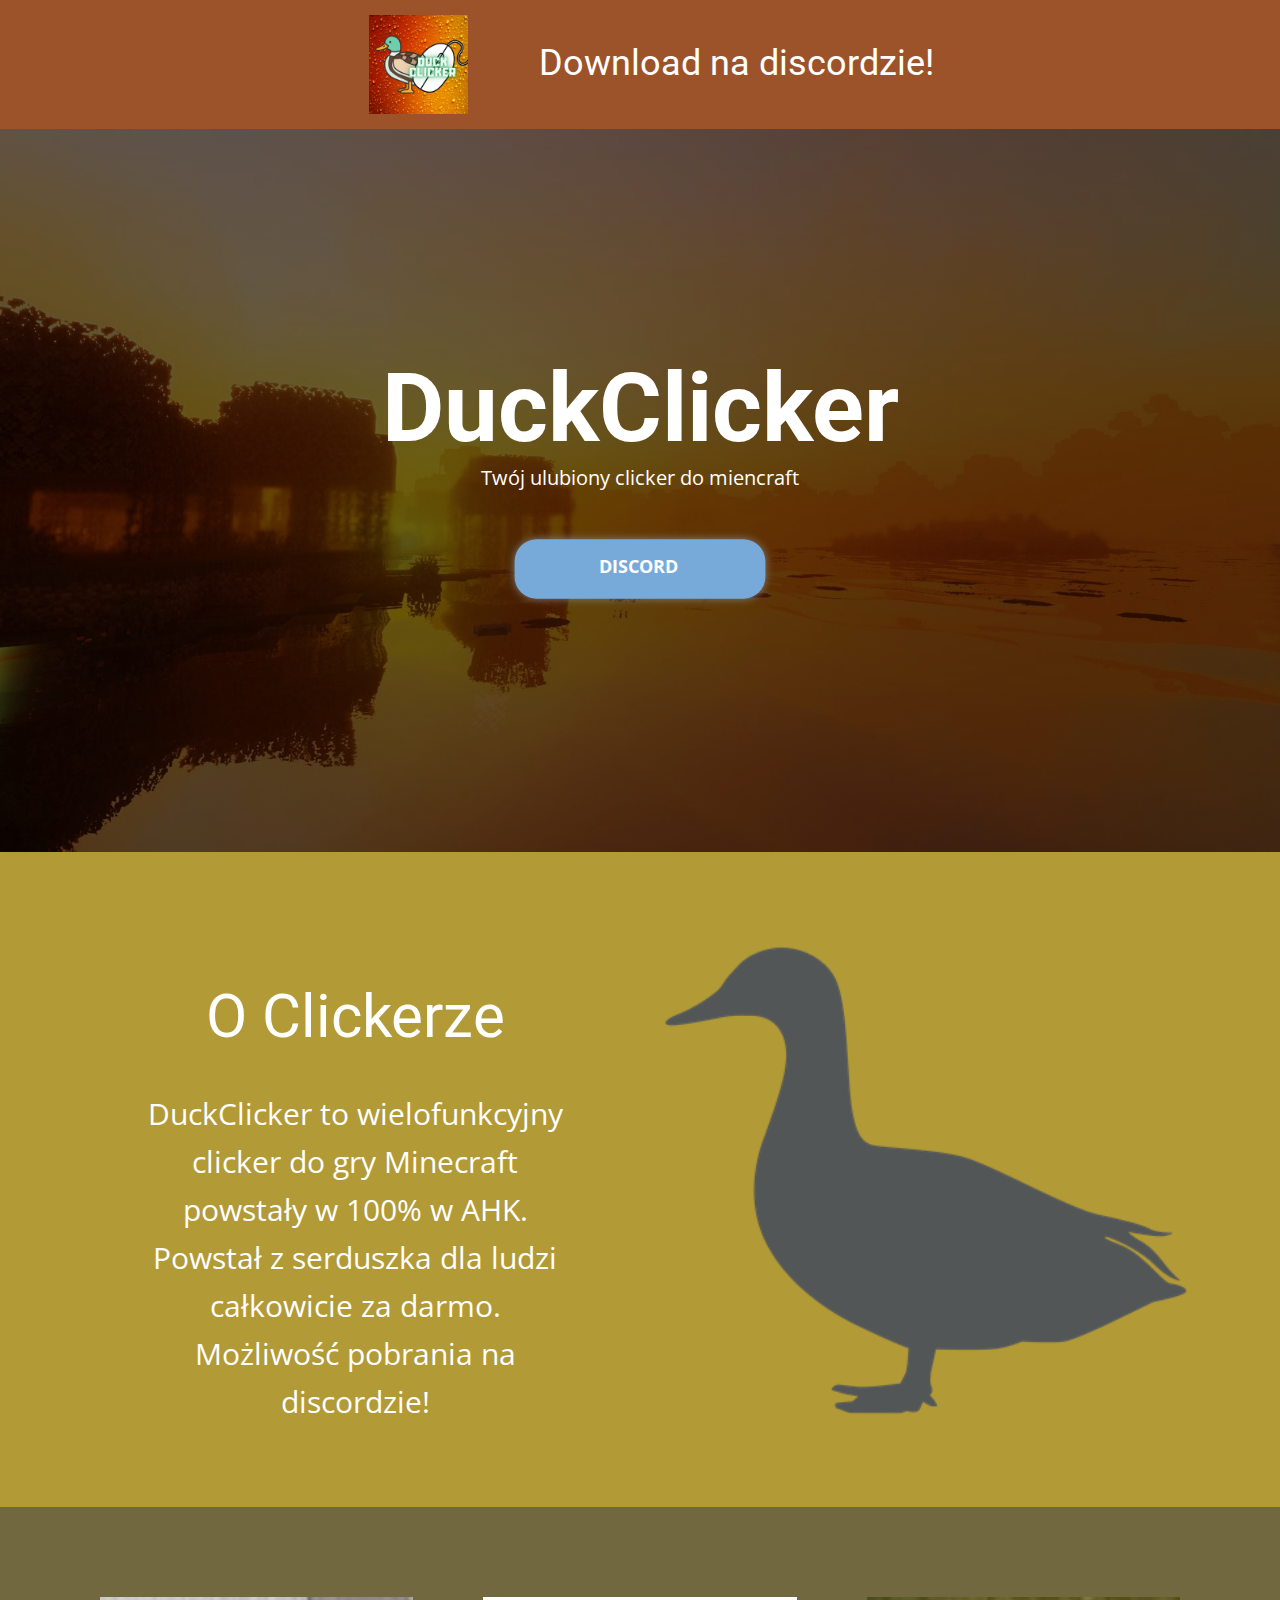
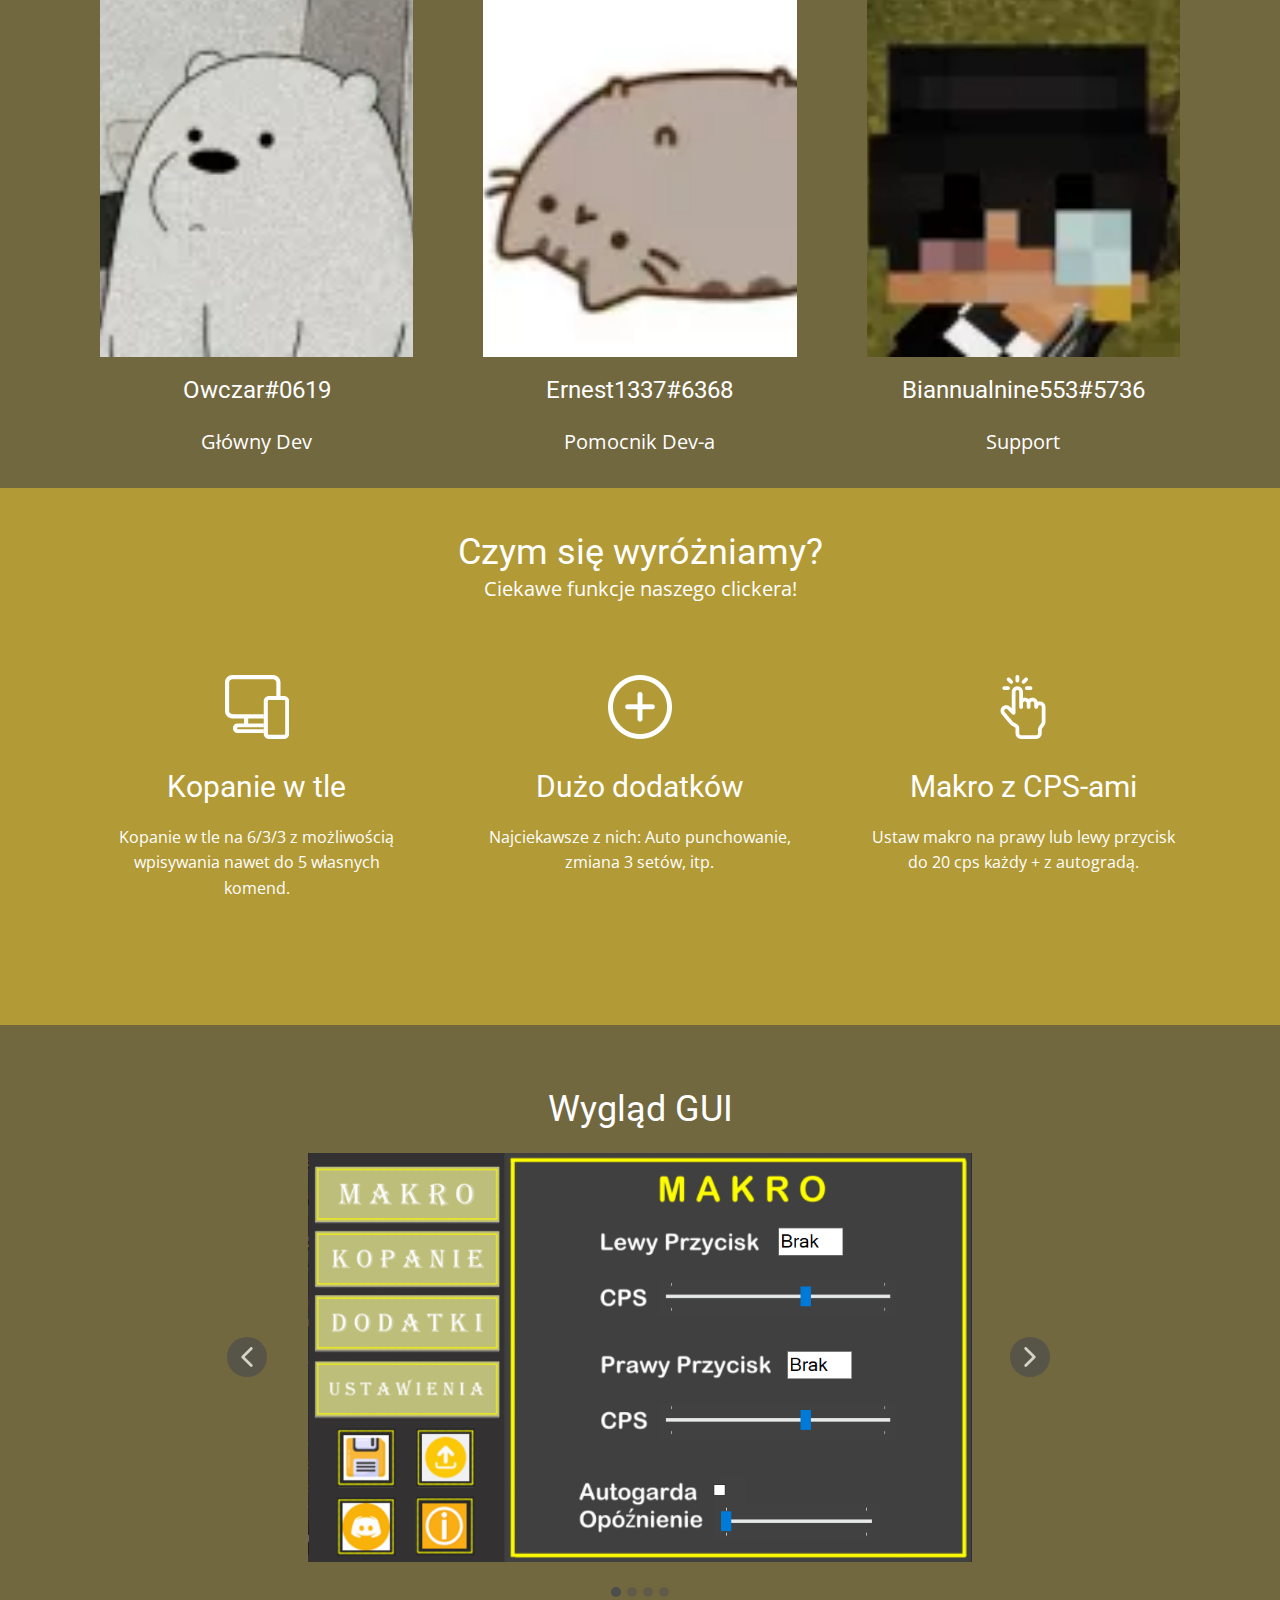
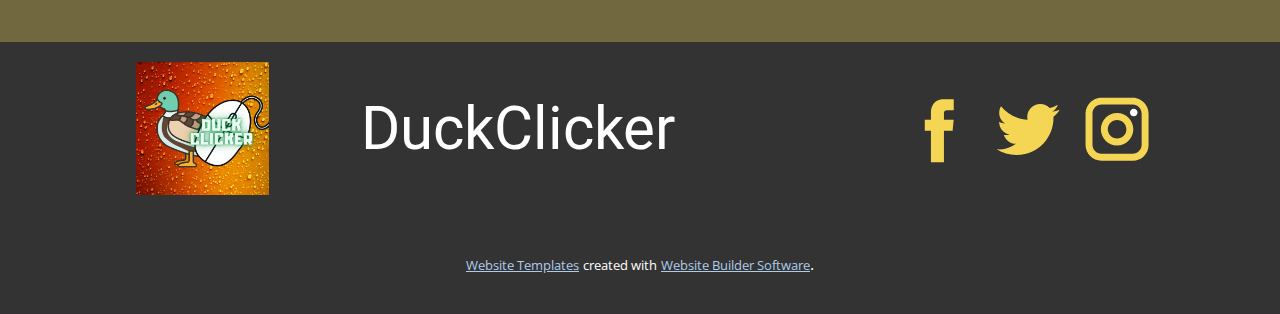
==== DuckClicker.html @ 83373713 "strona" ====
<!DOCTYPE html>
<html style="font-size: 16px;">
  <head>
    <meta name="viewport" content="width=device-width, initial-scale=1.0">
    <meta charset="utf-8">
    <meta name="keywords" content="DuckClicker">
    <meta name="description" content="">
    <title>DuckClicker</title>
    <link rel="stylesheet" href="nicepage.css" media="screen">
<link rel="stylesheet" href="DuckClicker.css" media="screen">
    <script class="u-script" type="text/javascript" src="jquery-1.9.1.min.js" defer=""></script>
    <script class="u-script" type="text/javascript" src="nicepage.js" defer=""></script>
    <meta name="generator" content="Nicepage 4.12.16, nicepage.com">
    <link id="u-theme-google-font" rel="stylesheet" href="https://fonts.googleapis.com/css?family=Roboto:100,100i,300,300i,400,400i,500,500i,700,700i,900,900i|Open+Sans:300,300i,400,400i,500,500i,600,600i,700,700i,800,800i">
    
    
    
    
    
    
    <script type="application/ld+json">{
		"@context": "http://schema.org",
		"@type": "Organization",
		"name": "",
		"logo": "images/logo.png",
		"sameAs": [
				"https://facebook.com/name",
				"https://twitter.com/name",
				"https://instagram.com/name"
		]
}</script>
    <meta name="theme-color" content="#478ac9">
    <meta name="twitter:site" content="@">
    <meta name="twitter:card" content="summary_large_image">
    <meta name="twitter:title" content="DuckClicker">
    <meta name="twitter:description" content="">
    <meta property="og:title" content="DuckClicker">
    <meta property="og:type" content="website">
  </head>
  <body class="u-body u-xl-mode"><header class="u-clearfix u-custom-color-1 u-header u-header" id="sec-a112"><div class="u-clearfix u-sheet u-valign-middle-lg u-valign-middle-xl u-sheet-1">
        <a href="https://nicepage.com" class="u-image u-logo u-image-1" data-image-width="500" data-image-height="500">
          <img src="images/logo.png" class="u-logo-image u-logo-image-1">
        </a>
        <h2 class="u-text u-text-default u-text-1">Download na discordzie!</h2>
      </div></header>
    <section class="u-align-center u-clearfix u-image u-shading u-section-1" src="" data-image-width="1920" data-image-height="1080" id="sec-a1f4">
      <div class="u-clearfix u-sheet u-sheet-1">
        <h1 class="u-text u-text-default u-title u-text-1">DuckClicker</h1>
        <p class="u-large-text u-text u-text-default u-text-variant u-text-2">Twój ulubiony clicker do miencraft</p>
        <a href="#" class="u-btn u-btn-round u-button-style u-hover-feature u-palette-1-light-1 u-radius-20 u-btn-1">Discord</a>
      </div>
      
    </section>
    <section class="u-clearfix u-palette-3-dark-1 u-section-2" id="sec-1494">
      <div class="u-clearfix u-sheet u-sheet-1">
        <div class="u-clearfix u-expanded-width-lg u-expanded-width-xl u-gutter-0 u-layout-wrap u-layout-wrap-1">
          <div class="u-layout" style="">
            <div class="u-layout-row" style="">
              <div class="u-align-center u-container-style u-layout-cell u-left-cell u-palette-3-dark-1 u-size-30 u-size-xs-60 u-layout-cell-1" src="">
                <div class="u-container-layout u-container-layout-1">
                  <h2 class="u-text u-text-default u-text-1">O Clickerze</h2>
                  <p class="u-text u-text-2"> DuckClicker to wielofunkcyjny clicker do gry Minecraft powstały w 100% w AHK.<br>Powstał z serduszka dla ludzi całkowicie za darmo.<br>Możliwość pobrania na discordzie!
                  </p>
                </div>
              </div>
              <div class="u-align-center u-container-style u-image u-layout-cell u-right-cell u-size-30 u-size-xs-60 u-image-1" src="" data-image-width="500" data-image-height="500">
                <div class="u-container-layout u-valign-middle u-container-layout-2" src=""></div>
              </div>
            </div>
          </div>
        </div>
      </div>
    </section>
    <section class="u-align-center u-clearfix u-palette-3-dark-2 u-section-3" id="sec-229a">
      <div class="u-clearfix u-sheet u-sheet-1">
        <div class="u-expanded-width u-list u-list-1">
          <div class="u-repeater u-repeater-1">
            <div class="u-align-center u-container-style u-list-item u-repeater-item">
              <div class="u-container-layout u-similar-container u-valign-bottom-md u-valign-top-lg u-valign-top-xl u-container-layout-1">
                <img alt="" class="u-expanded-width-lg u-expanded-width-sm u-expanded-width-xl u-expanded-width-xs u-image u-image-default u-image-1" data-image-width="100" data-image-height="100" src="images/owczar.png">
                <h5 class="u-text u-text-1">Owczar#0619</h5>
                <p class="u-text u-text-2">Główny Dev</p>
              </div>
            </div>
            <div class="u-align-center u-container-style u-list-item u-repeater-item">
              <div class="u-container-layout u-similar-container u-valign-bottom-md u-valign-top-lg u-valign-top-xl u-container-layout-2">
                <img alt="" class="u-expanded-width-lg u-expanded-width-sm u-expanded-width-xl u-expanded-width-xs u-image u-image-default u-image-2" data-image-width="100" data-image-height="100" src="images/ernest.png">
                <h5 class="u-text u-text-3">Ernest1337#6368</h5>
                <p class="u-text u-text-4">Pomocnik Dev-a</p>
              </div>
            </div>
            <div class="u-align-center u-container-style u-list-item u-repeater-item">
              <div class="u-container-layout u-similar-container u-valign-bottom-md u-valign-top-lg u-valign-top-xl u-container-layout-3">
                <img alt="" class="u-expanded-width-lg u-expanded-width-sm u-expanded-width-xl u-expanded-width-xs u-image u-image-default u-image-3" data-image-width="100" data-image-height="100" src="images/9b1483c4481ea95963a67400b6646660.webp">
                <h5 class="u-text u-text-5">Biannualnine553#5736</h5>
                <p class="u-text u-text-6">Support</p>
              </div>
            </div>
          </div>
        </div>
      </div>
    </section>
    <section class="u-clearfix u-palette-3-dark-1 u-section-4" id="sec-45ab">
      <div class="u-clearfix u-sheet u-sheet-1">
        <h2 class="u-align-center u-text u-text-default u-text-1">Czym się wyróżniamy?</h2>
        <p class="u-align-center u-text u-text-2">Ciekawe funkcje naszego clickera!</p>
        <div class="u-expanded-width u-list u-list-1">
          <div class="u-repeater u-repeater-1">
            <div class="u-align-center u-container-style u-list-item u-repeater-item">
              <div class="u-container-layout u-similar-container u-valign-top u-container-layout-1"><span class="u-icon u-icon-circle u-text-white u-icon-1"><svg class="u-svg-link" preserveAspectRatio="xMidYMin slice" viewBox="0 0 128 128" style=""><use xlink:href="#svg-373d"></use></svg><svg class="u-svg-content" viewBox="0 0 128 128" id="svg-373d"><path d="m26.4 108.7c-1.2 0-2.2-1-2.2-2.2s1-2.2 4.7-2.2h48.7v-7.4h-31.2v-9.9h31.2v-8.4h-58.7c-7.7 0-10.6-3-10.6-6.6v-57.1c0-3.7 3-6.6 6.6-6.6h81.2c3.7 0 6.6 3 6.6 6.6v27h8.3v-27c0-8.2-6.7-14.9-14.9-14.9h-81.2c-8.2 0-14.9 6.7-14.9 14.9v57.1c0 8.2 6.7 14.9 14.9 14.9h23.2v10.1h-13.8c-4.3 0-8.5 3.7-8.5 9.5v0.2c0 4.6 3.7 9.3 8.3 9.3h53.5v-7.3h-51.2z"></path><path d="m118 41.9h-30c-5.8 0-10.5 4.7-10.5 10.6 0 0 0.1 66.3 0.1 66.4 0 4.3 5.1 9 10.4 9h30c5.6 0 10.2-4.4 10.5-10.1v-65.3c0-5.9-4.7-10.6-10.5-10.6zm2.4 75.5c-0.1 1.3-1.1 2.3-2.4 2.3h-30c-1 0-1.9-0.7-2.2-1.6l-0.2-65.6c0-1.3 1.1-2.4 2.4-2.4h30c1.3 0 2.4 1.1 2.4 2.4v64.9z"></path></svg>
            
            
          </span>
                <h3 class="u-text u-text-default u-text-3">Kopanie w tle</h3>
                <p class="u-text u-text-default u-text-4">Kopanie w tle na 6/3/3 z możliwością wpisywania nawet do 5 własnych komend.</p>
              </div>
            </div>
            <div class="u-align-center u-container-style u-list-item u-repeater-item">
              <div class="u-container-layout u-similar-container u-valign-top u-container-layout-2"><span class="u-file-icon u-icon u-text-white u-icon-2"><img src="images/2.png" alt=""></span>
                <h3 class="u-text u-text-default u-text-5">Dużo dodatków</h3>
                <p class="u-text u-text-default u-text-6">Najciekawsze z nich: Auto punchowanie, zmiana 3 setów, itp.</p>
              </div>
            </div>
            <div class="u-align-center u-container-style u-list-item u-repeater-item">
              <div class="u-container-layout u-similar-container u-valign-top u-container-layout-3"><span class="u-file-icon u-icon u-text-white u-icon-3"><img src="images/3.png" alt=""></span>
                <h3 class="u-text u-text-default u-text-7">Makro z CPS-ami</h3>
                <p class="u-text u-text-default u-text-8">Ustaw makro na prawy lub lewy przycisk do 20 cps każdy + z autogradą.</p>
              </div>
            </div>
          </div>
        </div>
      </div>
    </section>
    <section class="u-align-center u-clearfix u-palette-3-dark-2 u-section-5" id="sec-8c9d">
      <div class="u-clearfix u-sheet u-valign-middle-xs u-sheet-1">
        <h2 class="u-text u-text-default u-text-1">Wygląd GUI</h2>
        <div class="u-carousel u-expanded-width-xs u-gallery u-gallery-slider u-layout-carousel u-lightbox u-no-transition u-show-text-on-hover u-gallery-1" id="carousel-f035" data-interval="5000" data-u-ride="carousel">
          <ol class="u-absolute-hcenter u-carousel-indicators u-carousel-indicators-1">
            <li data-u-target="#carousel-f035" data-u-slide-to="0" class="u-active u-grey-70 u-shape-circle" style="width: 10px; height: 10px;"></li>
            <li data-u-target="#carousel-f035" data-u-slide-to="1" class="u-grey-70 u-shape-circle" style="width: 10px; height: 10px;"></li>
            <li data-u-target="#carousel-f035" data-u-slide-to="2" class="u-grey-70 u-shape-circle" style="width: 10px; height: 10px;"></li>
            <li data-u-target="#carousel-f035" data-u-slide-to="3" class="u-grey-70 u-shape-circle" style="width: 10px; height: 10px;"></li>
          </ol>
          <div class="u-carousel-inner u-gallery-inner" role="listbox">
            <div class="u-active u-carousel-item u-effect-fade u-gallery-item u-carousel-item-1">
              <div class="u-back-slide" data-image-width="902" data-image-height="558">
                <img class="u-back-image u-expanded" src="images/unknown.png">
              </div>
              <div class="u-align-center u-over-slide u-shading u-valign-bottom u-over-slide-1">
                <h3 class="u-gallery-heading"></h3>
                <p class="u-gallery-text"></p>
              </div>
            </div>
            <div class="u-carousel-item u-effect-fade u-gallery-item u-carousel-item-2">
              <div class="u-back-slide" data-image-width="901" data-image-height="554">
                <img class="u-back-image u-expanded" src="images/76.png">
              </div>
              <div class="u-align-center u-over-slide u-shading u-valign-bottom u-over-slide-2">
                <h3 class="u-gallery-heading">Sample Title</h3>
                <p class="u-gallery-text">Sample Text</p>
              </div>
            </div>
            <div class="u-carousel-item u-effect-fade u-gallery-item u-carousel-item-3" data-image-width="899" data-image-height="561">
              <div class="u-back-slide">
                <img class="u-back-image u-expanded" src="images/unkno423wn.png">
              </div>
              <div class="u-align-center u-over-slide u-shading u-valign-bottom u-over-slide-3">
                <h3 class="u-gallery-heading"></h3>
                <p class="u-gallery-text"></p>
              </div>
              <style data-mode="XL" data-visited="true"></style>
              <style data-mode="LG"></style>
              <style data-mode="MD"></style>
              <style data-mode="SM" data-visited="true"></style>
              <style data-mode="XS"></style>
            </div>
            <div class="u-carousel-item u-effect-fade u-gallery-item u-carousel-item-4" data-image-width="901" data-image-height="553">
              <div class="u-back-slide">
                <img class="u-back-image u-expanded" src="images/unkn1own.png">
              </div>
              <div class="u-align-center u-over-slide u-shading u-valign-bottom u-over-slide-4">
                <h3 class="u-gallery-heading"></h3>
                <p class="u-gallery-text"></p>
              </div>
              <style data-mode="XL"></style>
              <style data-mode="LG"></style>
              <style data-mode="MD"></style>
              <style data-mode="SM" data-visited="true"></style>
              <style data-mode="XS"></style>
            </div>
          </div>
          <a class="u-absolute-vcenter u-carousel-control u-carousel-control-prev u-grey-70 u-hidden-sm u-hidden-xs u-icon-circle u-opacity u-opacity-70 u-spacing-10 u-text-white u-carousel-control-1" href="#carousel-f035" role="button" data-u-slide="prev">
            <span aria-hidden="true">
              <svg viewBox="0 0 451.847 451.847"><path d="M97.141,225.92c0-8.095,3.091-16.192,9.259-22.366L300.689,9.27c12.359-12.359,32.397-12.359,44.751,0
c12.354,12.354,12.354,32.388,0,44.748L173.525,225.92l171.903,171.909c12.354,12.354,12.354,32.391,0,44.744
c-12.354,12.365-32.386,12.365-44.745,0l-194.29-194.281C100.226,242.115,97.141,234.018,97.141,225.92z"></path></svg>
            </span>
            <span class="sr-only">
              <svg viewBox="0 0 451.847 451.847"><path d="M97.141,225.92c0-8.095,3.091-16.192,9.259-22.366L300.689,9.27c12.359-12.359,32.397-12.359,44.751,0
c12.354,12.354,12.354,32.388,0,44.748L173.525,225.92l171.903,171.909c12.354,12.354,12.354,32.391,0,44.744
c-12.354,12.365-32.386,12.365-44.745,0l-194.29-194.281C100.226,242.115,97.141,234.018,97.141,225.92z"></path></svg>
            </span>
          </a>
          <a class="u-absolute-vcenter u-carousel-control u-carousel-control-next u-grey-70 u-hidden-sm u-hidden-xs u-icon-circle u-opacity u-opacity-70 u-spacing-10 u-text-white u-carousel-control-2" href="#carousel-f035" role="button" data-u-slide="next">
            <span aria-hidden="true">
              <svg viewBox="0 0 451.846 451.847"><path d="M345.441,248.292L151.154,442.573c-12.359,12.365-32.397,12.365-44.75,0c-12.354-12.354-12.354-32.391,0-44.744
L278.318,225.92L106.409,54.017c-12.354-12.359-12.354-32.394,0-44.748c12.354-12.359,32.391-12.359,44.75,0l194.287,194.284
c6.177,6.18,9.262,14.271,9.262,22.366C354.708,234.018,351.617,242.115,345.441,248.292z"></path></svg>
            </span>
            <span class="sr-only">
              <svg viewBox="0 0 451.846 451.847"><path d="M345.441,248.292L151.154,442.573c-12.359,12.365-32.397,12.365-44.75,0c-12.354-12.354-12.354-32.391,0-44.744
L278.318,225.92L106.409,54.017c-12.354-12.359-12.354-32.394,0-44.748c12.354-12.359,32.391-12.359,44.75,0l194.287,194.284
c6.177,6.18,9.262,14.271,9.262,22.366C354.708,234.018,351.617,242.115,345.441,248.292z"></path></svg>
            </span>
          </a>
        </div>
      </div>
    </section>
    
    
    <footer class="u-align-center u-clearfix u-footer u-grey-80 u-footer" id="sec-c459"><div class="u-align-left u-clearfix u-sheet u-sheet-1">
        <img class="u-image u-image-default u-preserve-proportions u-image-1" src="images/logo.png" alt="" data-image-width="500" data-image-height="500">
        <h2 class="u-text u-text-default u-text-1">DuckClicker</h2>
        <div class="u-social-icons u-spacing-10 u-social-icons-1">
          <a class="u-social-url" title="facebook" target="_blank" href="https://facebook.com/name"><span class="u-icon u-social-facebook u-social-icon u-text-palette-3-light-1 u-icon-1"><svg class="u-svg-link" preserveAspectRatio="xMidYMin slice" viewBox="0 0 112 112" style=""><use xlink:href="#svg-c41f"></use></svg><svg class="u-svg-content" viewBox="0 0 112 112" x="0" y="0" id="svg-c41f"><path fill="currentColor" d="M75.5,28.8H65.4c-1.5,0-4,0.9-4,4.3v9.4h13.9l-1.5,15.8H61.4v45.1H42.8V58.3h-8.8V42.4h8.8V32.2
c0-7.4,3.4-18.8,18.8-18.8h13.8v15.4H75.5z"></path></svg></span>
          </a>
          <a class="u-social-url" title="twitter" target="_blank" href="https://twitter.com/name"><span class="u-icon u-social-icon u-social-twitter u-text-palette-3-light-1 u-icon-2"><svg class="u-svg-link" preserveAspectRatio="xMidYMin slice" viewBox="0 0 112 112" style=""><use xlink:href="#svg-22b5"></use></svg><svg class="u-svg-content" viewBox="0 0 112 112" x="0" y="0" id="svg-22b5"><path fill="currentColor" d="M92.2,38.2c0,0.8,0,1.6,0,2.3c0,24.3-18.6,52.4-52.6,52.4c-10.6,0.1-20.2-2.9-28.5-8.2
	c1.4,0.2,2.9,0.2,4.4,0.2c8.7,0,16.7-2.9,23-7.9c-8.1-0.2-14.9-5.5-17.3-12.8c1.1,0.2,2.4,0.2,3.4,0.2c1.6,0,3.3-0.2,4.8-0.7
	c-8.4-1.6-14.9-9.2-14.9-18c0-0.2,0-0.2,0-0.2c2.5,1.4,5.4,2.2,8.4,2.3c-5-3.3-8.3-8.9-8.3-15.4c0-3.4,1-6.5,2.5-9.2
	c9.1,11.1,22.7,18.5,38,19.2c-0.2-1.4-0.4-2.8-0.4-4.3c0.1-10,8.3-18.2,18.5-18.2c5.4,0,10.1,2.2,13.5,5.7c4.3-0.8,8.1-2.3,11.7-4.5
	c-1.4,4.3-4.3,7.9-8.1,10.1c3.7-0.4,7.3-1.4,10.6-2.9C98.9,32.3,95.7,35.5,92.2,38.2z"></path></svg></span>
          </a>
          <a class="u-social-url" title="instagram" target="_blank" href="https://instagram.com/name"><span class="u-icon u-social-icon u-social-instagram u-text-palette-3-light-1 u-icon-3"><svg class="u-svg-link" preserveAspectRatio="xMidYMin slice" viewBox="0 0 112 112" style=""><use xlink:href="#svg-ba74"></use></svg><svg class="u-svg-content" viewBox="0 0 112 112" x="0" y="0" id="svg-ba74"><path fill="currentColor" d="M55.9,32.9c-12.8,0-23.2,10.4-23.2,23.2s10.4,23.2,23.2,23.2s23.2-10.4,23.2-23.2S68.7,32.9,55.9,32.9z
	 M55.9,69.4c-7.4,0-13.3-6-13.3-13.3c-0.1-7.4,6-13.3,13.3-13.3s13.3,6,13.3,13.3C69.3,63.5,63.3,69.4,55.9,69.4z"></path><path fill="#FFFFFF" d="M79.7,26.8c-3,0-5.4,2.5-5.4,5.4s2.5,5.4,5.4,5.4c3,0,5.4-2.5,5.4-5.4S82.7,26.8,79.7,26.8z"></path><path fill="currentColor" d="M78.2,11H33.5C21,11,10.8,21.3,10.8,33.7v44.7c0,12.6,10.2,22.8,22.7,22.8h44.7c12.6,0,22.7-10.2,22.7-22.7
	V33.7C100.8,21.1,90.6,11,78.2,11z M91,78.4c0,7.1-5.8,12.8-12.8,12.8H33.5c-7.1,0-12.8-5.8-12.8-12.8V33.7
	c0-7.1,5.8-12.8,12.8-12.8h44.7c7.1,0,12.8,5.8,12.8,12.8V78.4z"></path></svg></span>
          </a>
        </div>
      </div></footer>
    <section class="u-backlink u-clearfix u-grey-80">
      <a class="u-link" href="https://nicepage.com/website-templates" target="_blank">
        <span>Website Templates</span>
      </a>
      <p class="u-text">
        <span>created with</span>
      </p>
      <a class="u-link" href="" target="_blank">
        <span>Website Builder Software</span>
      </a>. 
    </section>
  </body>
</html>
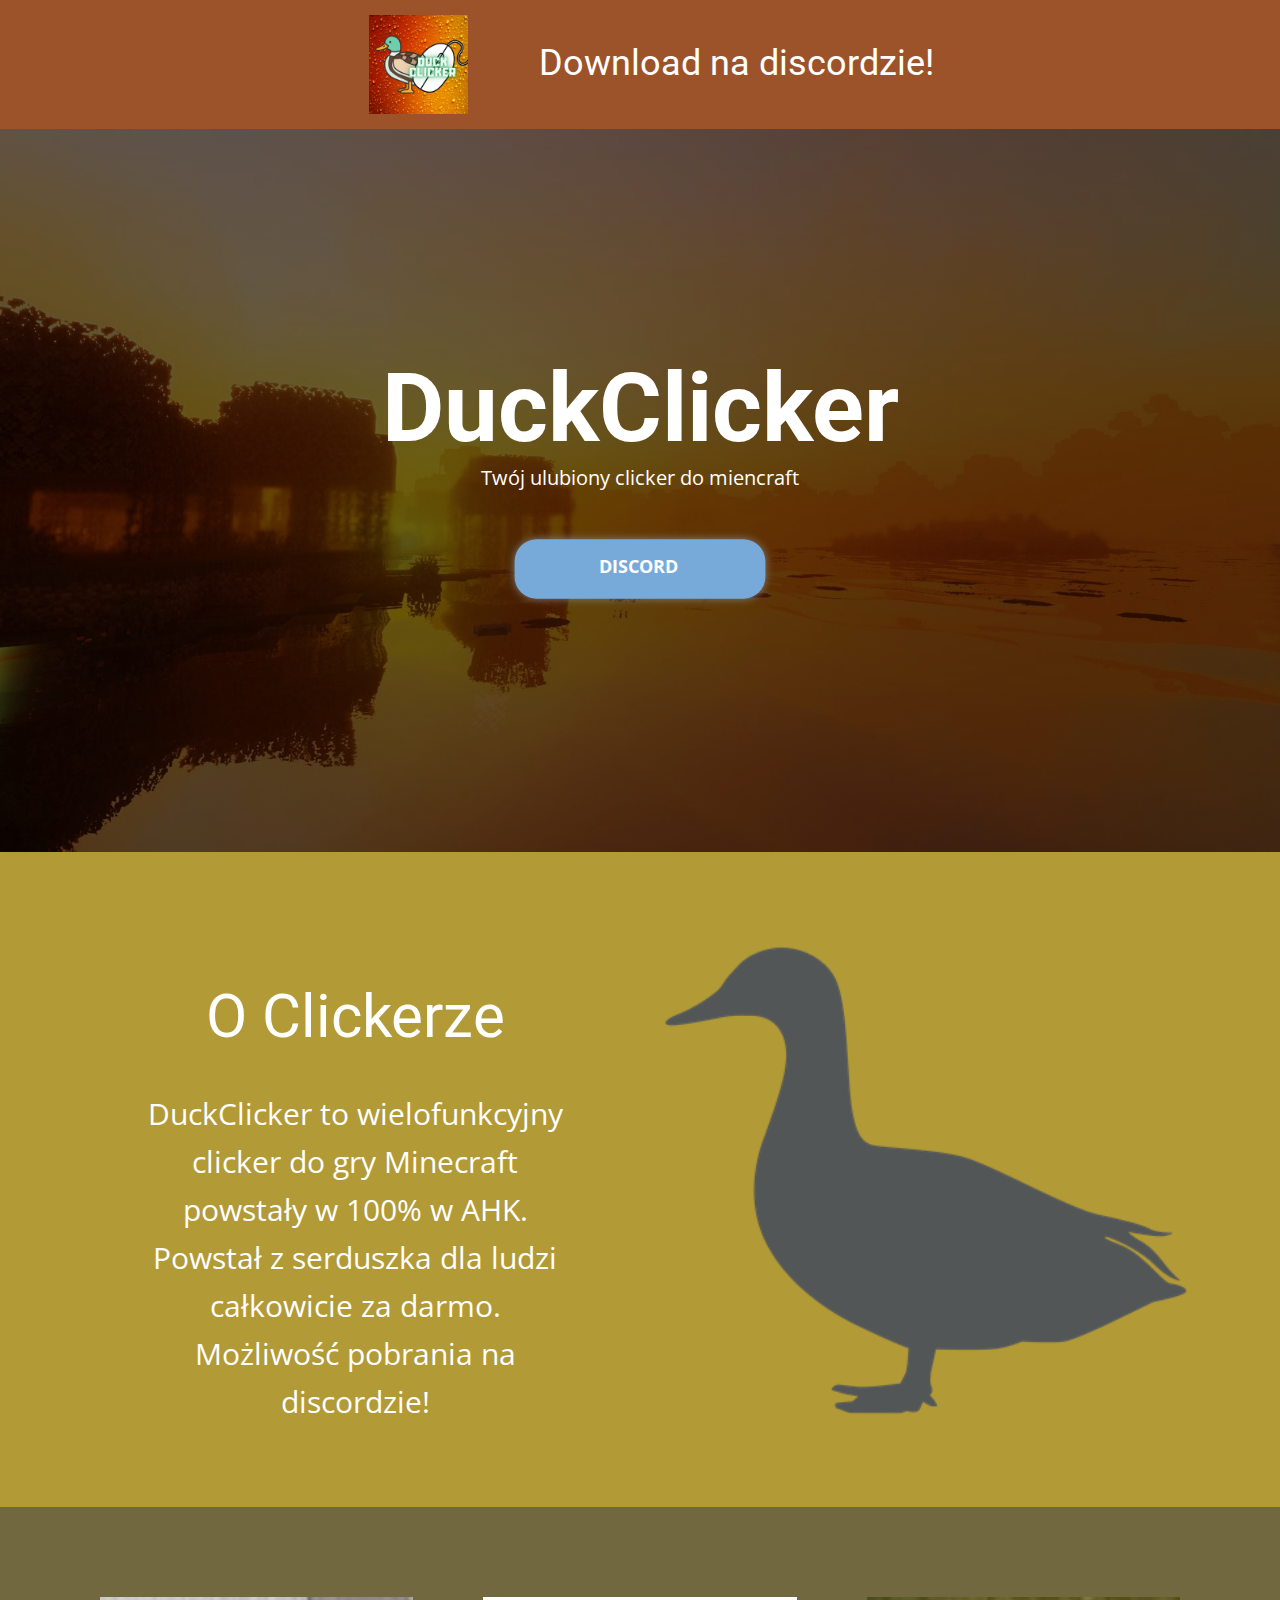
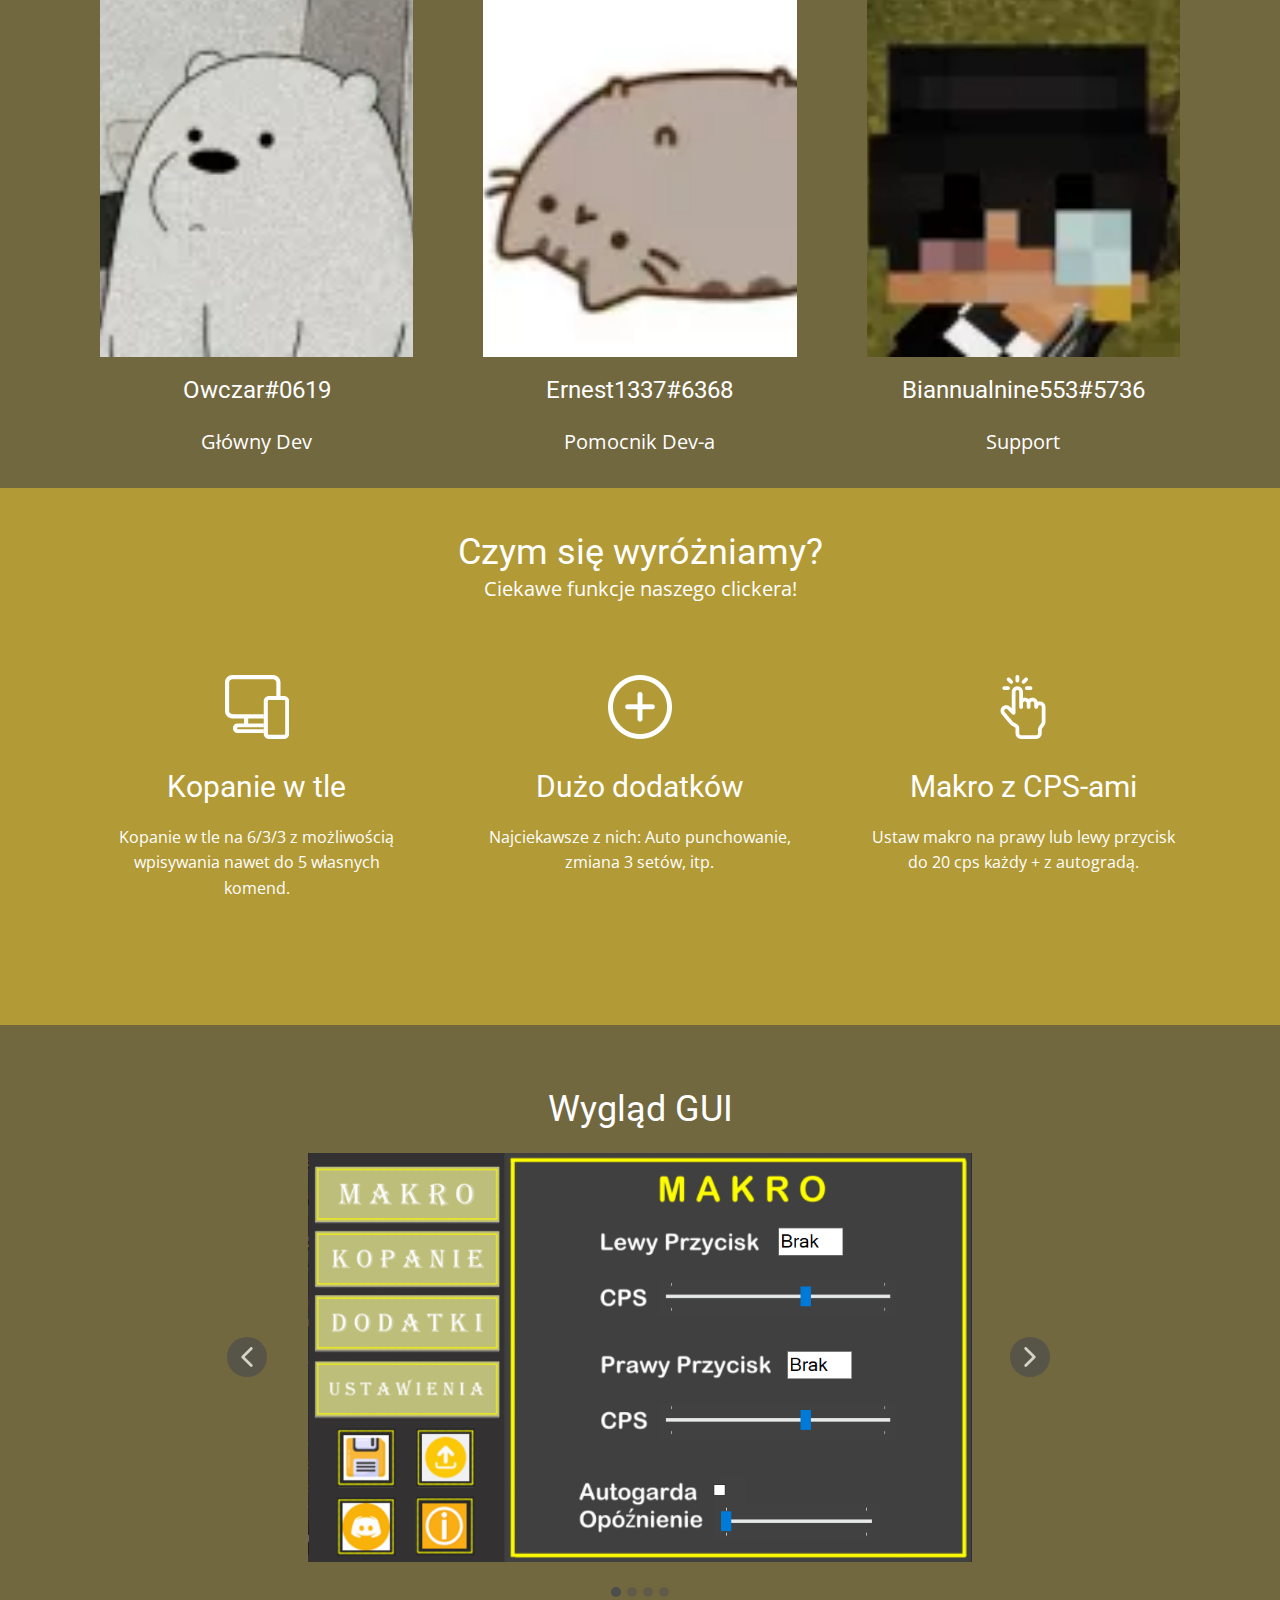
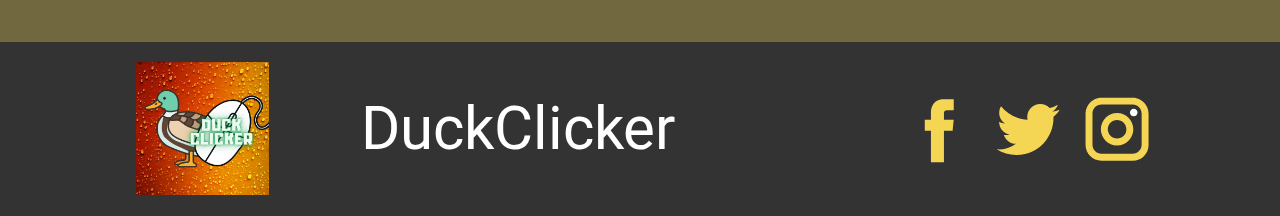
==== commit 83c31d58: "Add files via upload" ====
--- a/DuckClicker.html
+++ b/DuckClicker.html
@@ -4,13 +4,14 @@
     <meta name="viewport" content="width=device-width, initial-scale=1.0">
     <meta charset="utf-8">
     <meta name="keywords" content="DuckClicker">
-    <meta name="description" content="">
+    <meta name="description" content="duck,clicker,kliker,duckclicker,duckkliker,minecraft,pvp,makro,kopanie,wtle,kopaniewtle">
     <title>DuckClicker</title>
     <link rel="stylesheet" href="nicepage.css" media="screen">
 <link rel="stylesheet" href="DuckClicker.css" media="screen">
     <script class="u-script" type="text/javascript" src="jquery-1.9.1.min.js" defer=""></script>
     <script class="u-script" type="text/javascript" src="nicepage.js" defer=""></script>
     <meta name="generator" content="Nicepage 4.12.16, nicepage.com">
+    <link rel="icon" type="image/x-icon" href="images/logo.ico">
     <link id="u-theme-google-font" rel="stylesheet" href="https://fonts.googleapis.com/css?family=Roboto:100,100i,300,300i,400,400i,500,500i,700,700i,900,900i|Open+Sans:300,300i,400,400i,500,500i,600,600i,700,700i,800,800i">
     
     
@@ -37,8 +38,8 @@
     <meta property="og:title" content="DuckClicker">
     <meta property="og:type" content="website">
   </head>
-  <body class="u-body u-xl-mode"><header class="u-clearfix u-custom-color-1 u-header u-header" id="sec-a112"><div class="u-clearfix u-sheet u-valign-middle-lg u-valign-middle-xl u-sheet-1">
-        <a href="https://nicepage.com" class="u-image u-logo u-image-1" data-image-width="500" data-image-height="500">
+  <body data-home-page="https://website2199712.nicepage.io/DuckClicker.html?version=533da882-c613-4cbc-b190-9fb827ff0d4c" data-home-page-title="DuckClicker" class="u-body u-xl-mode"><header class="u-clearfix u-custom-color-1 u-header u-header" id="sec-a112"><div class="u-clearfix u-sheet u-valign-middle-lg u-valign-middle-xl u-sheet-1">
+        <a href="duckclicker.pl" class="u-image u-logo u-image-1" data-image-width="500" data-image-height="500">
           <img src="images/logo.png" class="u-logo-image u-logo-image-1">
         </a>
         <h2 class="u-text u-text-default u-text-1">Download na discordzie!</h2>
@@ -47,7 +48,7 @@
       <div class="u-clearfix u-sheet u-sheet-1">
         <h1 class="u-text u-text-default u-title u-text-1">DuckClicker</h1>
         <p class="u-large-text u-text u-text-default u-text-variant u-text-2">Twój ulubiony clicker do miencraft</p>
-        <a href="#" class="u-btn u-btn-round u-button-style u-hover-feature u-palette-1-light-1 u-radius-20 u-btn-1">Discord</a>
+        <a href="https://discord.gg/QgVXGRCQqf" class="u-btn u-btn-round u-button-style u-hover-feature u-palette-1-light-1 u-radius-20 u-btn-1">Discord</a>
       </div>
       
     </section>
@@ -238,16 +239,5 @@
           </a>
         </div>
       </div></footer>
-    <section class="u-backlink u-clearfix u-grey-80">
-      <a class="u-link" href="https://nicepage.com/website-templates" target="_blank">
-        <span>Website Templates</span>
-      </a>
-      <p class="u-text">
-        <span>created with</span>
-      </p>
-      <a class="u-link" href="" target="_blank">
-        <span>Website Builder Software</span>
-      </a>. 
-    </section>
   </body>
 </html>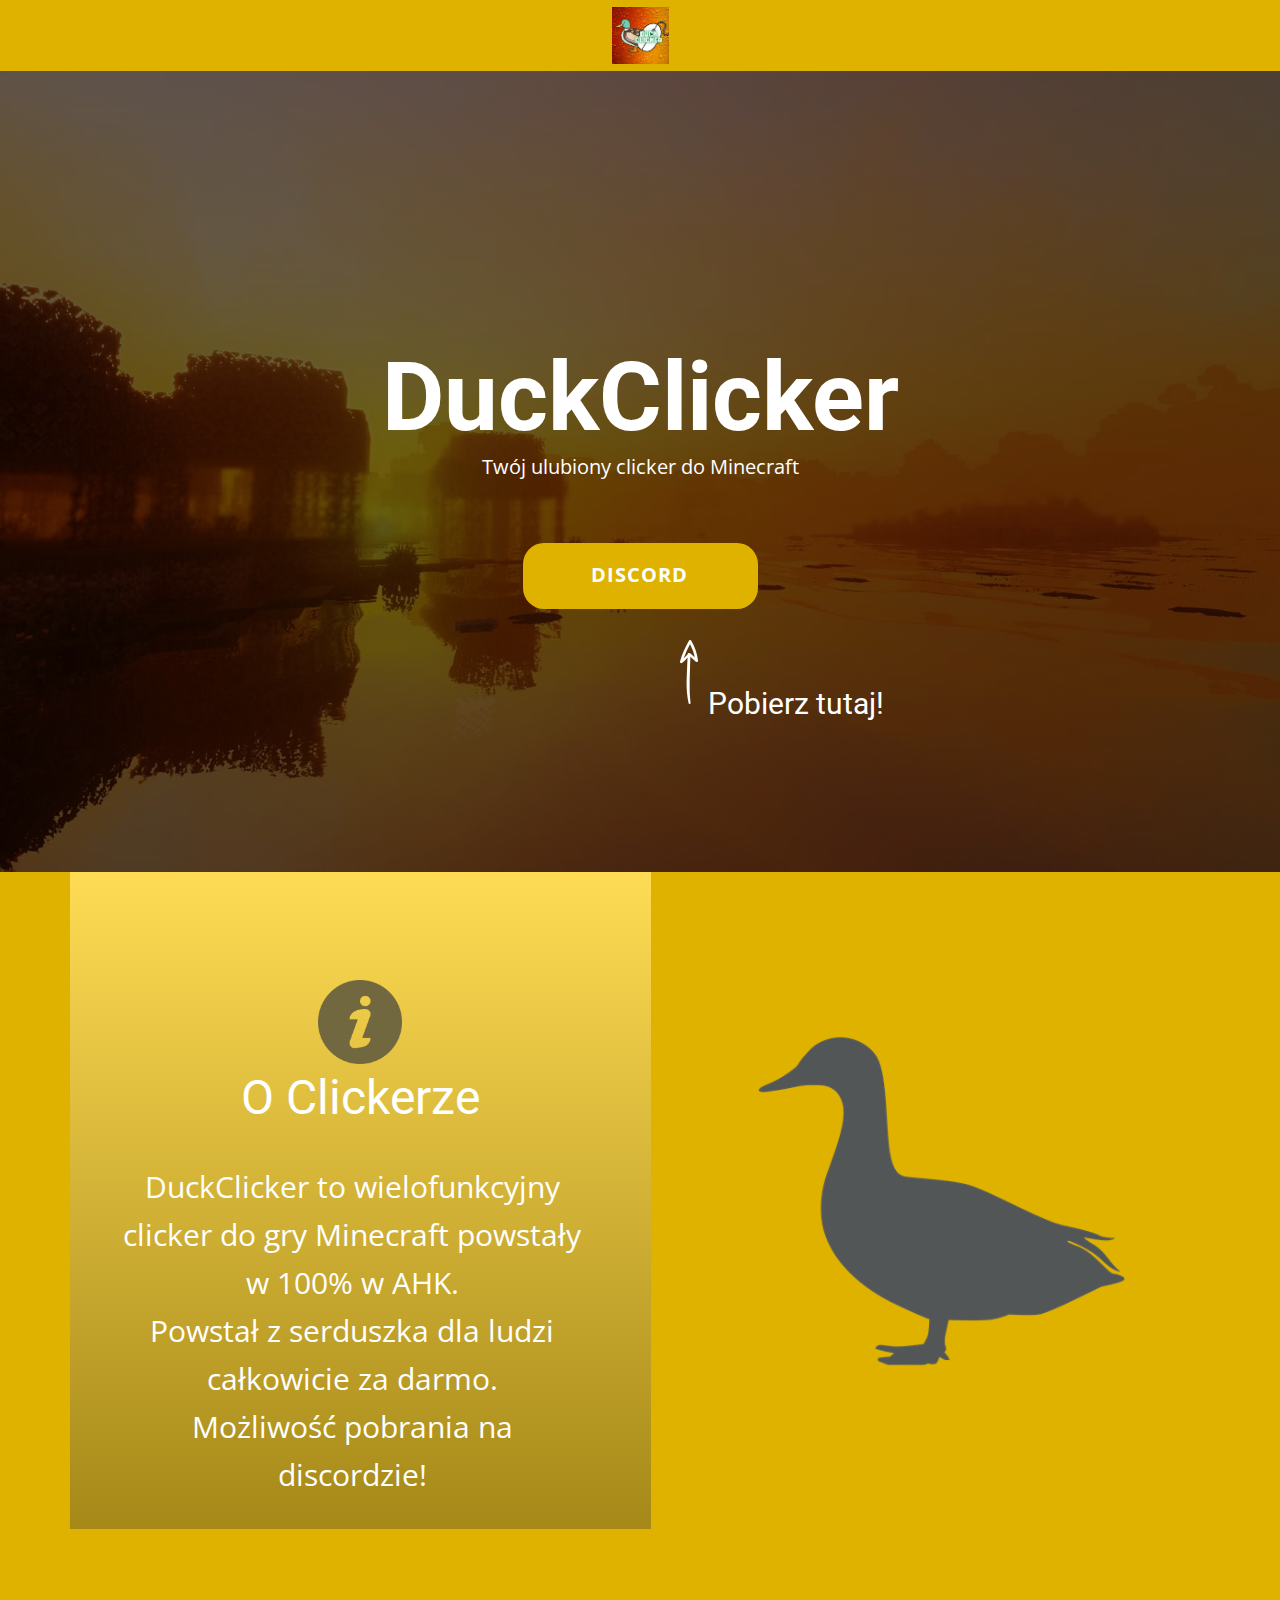
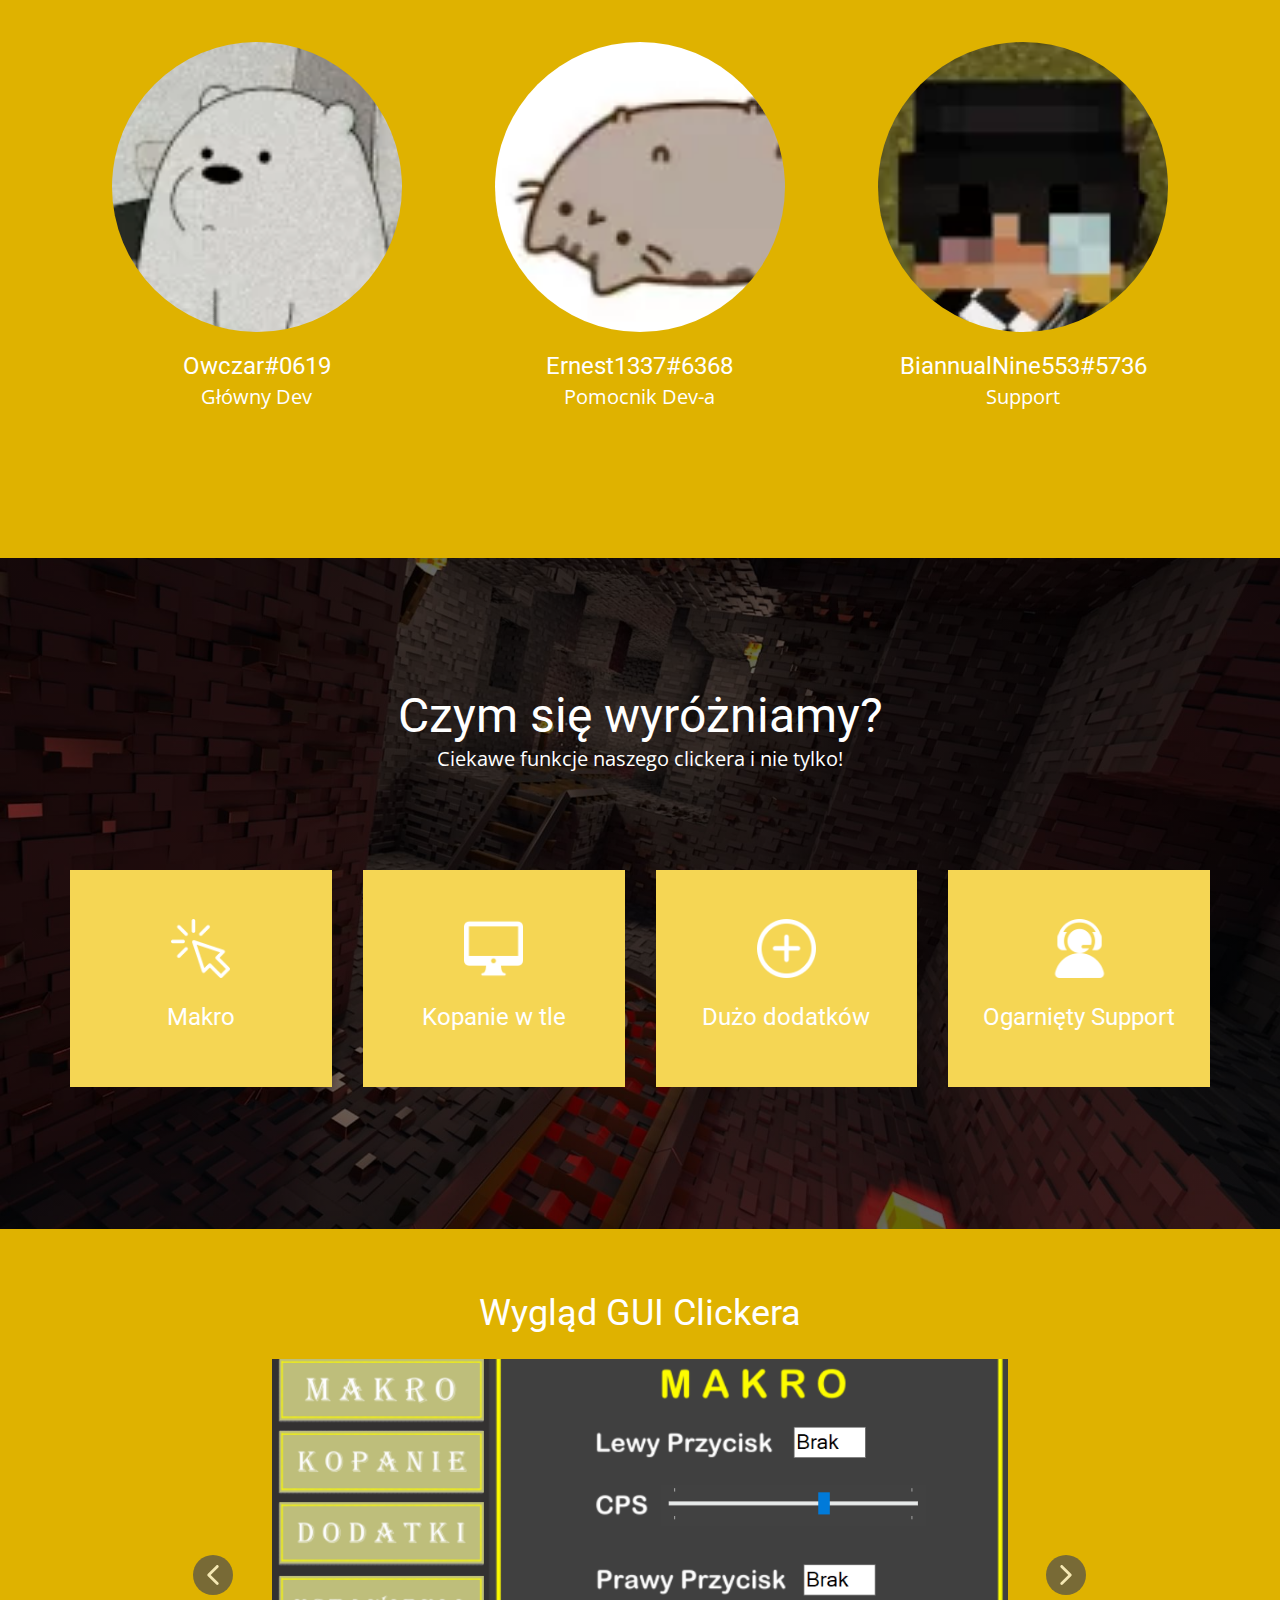
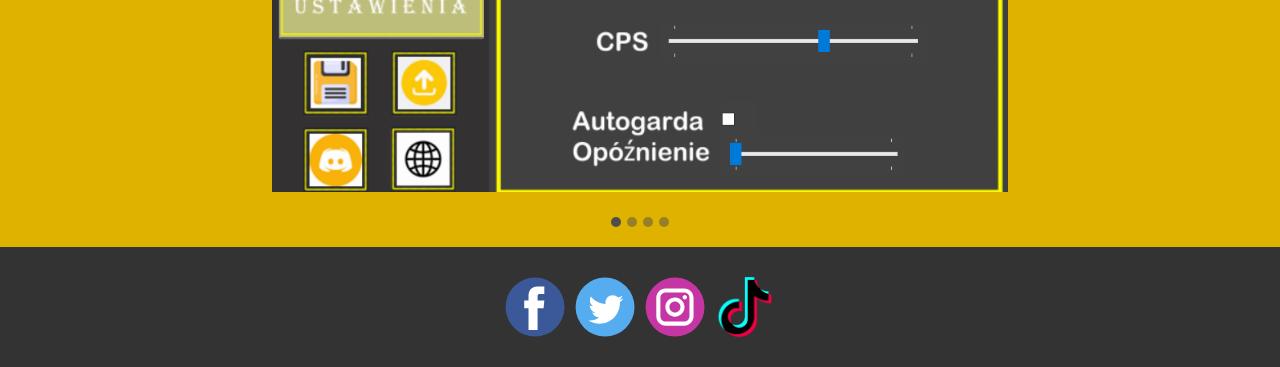
==== commit 39574344: "Add files via upload" ====
--- a/DuckClicker.html
+++ b/DuckClicker.html
@@ -1,17 +1,16 @@
 <!DOCTYPE html>
-<html style="font-size: 16px;">
+<html style="font-size: 16px;" lang="pl-PL">
   <head>
     <meta name="viewport" content="width=device-width, initial-scale=1.0">
     <meta charset="utf-8">
-    <meta name="keywords" content="DuckClicker">
-    <meta name="description" content="duck,clicker,kliker,duckclicker,duckkliker,minecraft,pvp,makro,kopanie,wtle,kopaniewtle">
+    <meta name="keywords" content="duck,clicker,kliker,duckclicker,duckkliker,pvp,minecraft">
+    <meta name="description" content="">
     <title>DuckClicker</title>
     <link rel="stylesheet" href="nicepage.css" media="screen">
 <link rel="stylesheet" href="DuckClicker.css" media="screen">
     <script class="u-script" type="text/javascript" src="jquery-1.9.1.min.js" defer=""></script>
     <script class="u-script" type="text/javascript" src="nicepage.js" defer=""></script>
     <meta name="generator" content="Nicepage 4.12.16, nicepage.com">
-    <link rel="icon" type="image/x-icon" href="images/logo.ico">
     <link id="u-theme-google-font" rel="stylesheet" href="https://fonts.googleapis.com/css?family=Roboto:100,100i,300,300i,400,400i,500,500i,700,700i,900,900i|Open+Sans:300,300i,400,400i,500,500i,600,600i,700,700i,800,800i">
     
     
@@ -22,119 +21,126 @@
     <script type="application/ld+json">{
 		"@context": "http://schema.org",
 		"@type": "Organization",
-		"name": "",
+		"name": "WebSite2206681",
+		"url": "/",
 		"logo": "images/logo.png",
 		"sameAs": [
-				"https://facebook.com/name",
-				"https://twitter.com/name",
-				"https://instagram.com/name"
+				"https://www.facebook.com/DuckClicker-103108219107043",
+				"https://twitter.com/DuckClicker",
+				"https://www.instagram.com/duck_clicker/",
+				"https://www.tiktok.com/@duckclicker"
 		]
 }</script>
     <meta name="theme-color" content="#478ac9">
+    <link rel="canonical" href="/">
     <meta name="twitter:site" content="@">
     <meta name="twitter:card" content="summary_large_image">
     <meta name="twitter:title" content="DuckClicker">
-    <meta name="twitter:description" content="">
+    <meta name="twitter:description" content="WebSite2206681">
     <meta property="og:title" content="DuckClicker">
+    <meta property="og:description" content="">
     <meta property="og:type" content="website">
   </head>
-  <body data-home-page="https://website2199712.nicepage.io/DuckClicker.html?version=533da882-c613-4cbc-b190-9fb827ff0d4c" data-home-page-title="DuckClicker" class="u-body u-xl-mode"><header class="u-clearfix u-custom-color-1 u-header u-header" id="sec-a112"><div class="u-clearfix u-sheet u-valign-middle-lg u-valign-middle-xl u-sheet-1">
-        <a href="duckclicker.pl" class="u-image u-logo u-image-1" data-image-width="500" data-image-height="500">
+  <body class="u-body u-xl-mode"><header class="u-clearfix u-custom-color-1 u-header u-header" id="sec-944c"><div class="u-clearfix u-sheet u-valign-middle u-sheet-1">
+        <a href="#" class="u-image u-logo u-image-1" data-image-width="500" data-image-height="500" title="logo">
           <img src="images/logo.png" class="u-logo-image u-logo-image-1">
         </a>
-        <h2 class="u-text u-text-default u-text-1">Download na discordzie!</h2>
       </div></header>
-    <section class="u-align-center u-clearfix u-image u-shading u-section-1" src="" data-image-width="1920" data-image-height="1080" id="sec-a1f4">
+    <section class="u-align-center u-clearfix u-image u-shading u-section-1" src="" data-image-width="1920" data-image-height="1080" id="sec-25b7">
       <div class="u-clearfix u-sheet u-sheet-1">
         <h1 class="u-text u-text-default u-title u-text-1">DuckClicker</h1>
-        <p class="u-large-text u-text u-text-default u-text-variant u-text-2">Twój ulubiony clicker do miencraft</p>
-        <a href="https://discord.gg/QgVXGRCQqf" class="u-btn u-btn-round u-button-style u-hover-feature u-palette-1-light-1 u-radius-20 u-btn-1">Discord</a>
+        <p class="u-large-text u-text u-text-default u-text-variant u-text-2">Twój ulubiony clicker do Minecraft</p>
+        <a href="https://discord.gg/QgVXGRCQqf" class="u-btn u-btn-round u-button-style u-custom-color-1 u-hover-custom-color-2 u-hover-feature u-radius-21 u-btn-1">DISCORD</a><span class="u-file-icon u-icon u-text-white u-icon-1"><img src="images/3.png" alt=""></span>
+        <h3 class="u-text u-text-default u-text-3">Pobierz tutaj!</h3>
       </div>
       
     </section>
-    <section class="u-clearfix u-palette-3-dark-1 u-section-2" id="sec-1494">
-      <div class="u-clearfix u-sheet u-sheet-1">
-        <div class="u-clearfix u-expanded-width-lg u-expanded-width-xl u-gutter-0 u-layout-wrap u-layout-wrap-1">
+    <section class="u-clearfix u-custom-color-1 u-section-2" id="sec-09a8">
+      <div class="u-clearfix u-sheet u-valign-top-md u-valign-top-sm u-sheet-1">
+        <div class="u-clearfix u-expanded-width-xs u-gutter-0 u-layout-wrap u-layout-wrap-1">
           <div class="u-layout" style="">
             <div class="u-layout-row" style="">
-              <div class="u-align-center u-container-style u-layout-cell u-left-cell u-palette-3-dark-1 u-size-30 u-size-xs-60 u-layout-cell-1" src="">
-                <div class="u-container-layout u-container-layout-1">
-                  <h2 class="u-text u-text-default u-text-1">O Clickerze</h2>
-                  <p class="u-text u-text-2"> DuckClicker to wielofunkcyjny clicker do gry Minecraft powstały w 100% w AHK.<br>Powstał z serduszka dla ludzi całkowicie za darmo.<br>Możliwość pobrania na discordzie!
+              <div class="u-align-center u-container-style u-gradient u-layout-cell u-left-cell u-size-30 u-size-xs-60 u-layout-cell-1" src="">
+                <div class="u-container-layout u-container-layout-1"><span class="u-file-icon u-icon u-text-palette-3-dark-2 u-icon-1"><img src="images/4.png" alt=""></span>
+                  <h2 class="u-text u-text-body-alt-color u-text-default u-text-1">O Clickerze</h2>
+                  <p class="u-text u-text-white u-text-2">DuckClicker to wielofunkcyjny clicker do gry Minecraft powstały w 100% w AHK.<br>Powstał z serduszka dla ludzi całkowicie za darmo.<br>Możliwość pobrania na discordzie!
                   </p>
                 </div>
               </div>
-              <div class="u-align-center u-container-style u-image u-layout-cell u-right-cell u-size-30 u-size-xs-60 u-image-1" src="" data-image-width="500" data-image-height="500">
-                <div class="u-container-layout u-valign-middle u-container-layout-2" src=""></div>
-              </div>
-            </div>
-          </div>
-        </div>
-      </div>
-    </section>
-    <section class="u-align-center u-clearfix u-palette-3-dark-2 u-section-3" id="sec-229a">
-      <div class="u-clearfix u-sheet u-sheet-1">
+              <div class="u-align-center u-container-style u-hidden-md u-hidden-sm u-hidden-xs u-layout-cell u-right-cell u-size-30 u-size-xs-60 u-layout-cell-2" src="">
+                <div class="u-container-layout u-valign-middle u-container-layout-2" src="">
+                  <img class="u-expanded-width u-image u-image-default u-preserve-proportions u-image-1" src="images/791725_small500.png" alt="">
+                </div>
+              </div>
+            </div>
+          </div>
+        </div>
+      </div>
+    </section>
+    <section class="u-clearfix u-custom-color-1 u-section-3" id="sec-6312">
+      <div class="u-clearfix u-sheet u-valign-middle u-sheet-1">
         <div class="u-expanded-width u-list u-list-1">
           <div class="u-repeater u-repeater-1">
             <div class="u-align-center u-container-style u-list-item u-repeater-item">
-              <div class="u-container-layout u-similar-container u-valign-bottom-md u-valign-top-lg u-valign-top-xl u-container-layout-1">
-                <img alt="" class="u-expanded-width-lg u-expanded-width-sm u-expanded-width-xl u-expanded-width-xs u-image u-image-default u-image-1" data-image-width="100" data-image-height="100" src="images/owczar.png">
-                <h5 class="u-text u-text-1">Owczar#0619</h5>
-                <p class="u-text u-text-2">Główny Dev</p>
+              <div class="u-container-layout u-similar-container u-valign-top u-container-layout-1">
+                <div alt="" class="u-image u-image-circle u-image-1" src="" data-image-width="100" data-image-height="100"></div>
+                <h5 class="u-align-center-lg u-align-center-md u-align-center-sm u-align-center-xs u-text u-text-1">Owczar#0619</h5>
+                <p class="u-align-center-lg u-align-center-md u-align-center-sm u-align-center-xs u-text u-text-2">Główny Dev<br>
+                  <br>
+                </p>
               </div>
             </div>
             <div class="u-align-center u-container-style u-list-item u-repeater-item">
-              <div class="u-container-layout u-similar-container u-valign-bottom-md u-valign-top-lg u-valign-top-xl u-container-layout-2">
-                <img alt="" class="u-expanded-width-lg u-expanded-width-sm u-expanded-width-xl u-expanded-width-xs u-image u-image-default u-image-2" data-image-width="100" data-image-height="100" src="images/ernest.png">
-                <h5 class="u-text u-text-3">Ernest1337#6368</h5>
-                <p class="u-text u-text-4">Pomocnik Dev-a</p>
+              <div class="u-container-layout u-similar-container u-valign-top u-container-layout-2">
+                <div alt="" class="u-image u-image-circle u-image-2" src="" data-image-width="100" data-image-height="100"></div>
+                <h5 class="u-align-center-lg u-align-center-md u-align-center-sm u-align-center-xs u-text u-text-3"> Ernest1337#6368</h5>
+                <p class="u-align-center-lg u-align-center-md u-align-center-sm u-align-center-xs u-text u-text-4">Pomocnik Dev-a</p>
               </div>
             </div>
             <div class="u-align-center u-container-style u-list-item u-repeater-item">
-              <div class="u-container-layout u-similar-container u-valign-bottom-md u-valign-top-lg u-valign-top-xl u-container-layout-3">
-                <img alt="" class="u-expanded-width-lg u-expanded-width-sm u-expanded-width-xl u-expanded-width-xs u-image u-image-default u-image-3" data-image-width="100" data-image-height="100" src="images/9b1483c4481ea95963a67400b6646660.webp">
-                <h5 class="u-text u-text-5">Biannualnine553#5736</h5>
-                <p class="u-text u-text-6">Support</p>
-              </div>
-            </div>
-          </div>
-        </div>
-      </div>
-    </section>
-    <section class="u-clearfix u-palette-3-dark-1 u-section-4" id="sec-45ab">
+              <div class="u-container-layout u-similar-container u-valign-top u-container-layout-3">
+                <div alt="" class="u-image u-image-circle u-image-3" src="" data-image-width="100" data-image-height="100"></div>
+                <h5 class="u-align-center-lg u-align-center-md u-align-center-sm u-align-center-xs u-text u-text-5"> BiannualNine553#5736</h5>
+                <p class="u-align-center-lg u-align-center-md u-align-center-sm u-align-center-xs u-text u-text-6">Support</p>
+              </div>
+            </div>
+          </div>
+        </div>
+      </div>
+    </section>
+    <section class="u-align-center u-clearfix u-image u-shading u-section-4" src="" data-image-width="1920" data-image-height="1080" id="sec-31b7">
       <div class="u-clearfix u-sheet u-sheet-1">
-        <h2 class="u-align-center u-text u-text-default u-text-1">Czym się wyróżniamy?</h2>
-        <p class="u-align-center u-text u-text-2">Ciekawe funkcje naszego clickera!</p>
+        <h1 class="u-text u-text-default u-text-1">Czym się wyróżniamy?</h1>
+        <p class="u-text u-text-2">Ciekawe funkcje naszego clickera i nie tylko!</p>
         <div class="u-expanded-width u-list u-list-1">
           <div class="u-repeater u-repeater-1">
-            <div class="u-align-center u-container-style u-list-item u-repeater-item">
-              <div class="u-container-layout u-similar-container u-valign-top u-container-layout-1"><span class="u-icon u-icon-circle u-text-white u-icon-1"><svg class="u-svg-link" preserveAspectRatio="xMidYMin slice" viewBox="0 0 128 128" style=""><use xlink:href="#svg-373d"></use></svg><svg class="u-svg-content" viewBox="0 0 128 128" id="svg-373d"><path d="m26.4 108.7c-1.2 0-2.2-1-2.2-2.2s1-2.2 4.7-2.2h48.7v-7.4h-31.2v-9.9h31.2v-8.4h-58.7c-7.7 0-10.6-3-10.6-6.6v-57.1c0-3.7 3-6.6 6.6-6.6h81.2c3.7 0 6.6 3 6.6 6.6v27h8.3v-27c0-8.2-6.7-14.9-14.9-14.9h-81.2c-8.2 0-14.9 6.7-14.9 14.9v57.1c0 8.2 6.7 14.9 14.9 14.9h23.2v10.1h-13.8c-4.3 0-8.5 3.7-8.5 9.5v0.2c0 4.6 3.7 9.3 8.3 9.3h53.5v-7.3h-51.2z"></path><path d="m118 41.9h-30c-5.8 0-10.5 4.7-10.5 10.6 0 0 0.1 66.3 0.1 66.4 0 4.3 5.1 9 10.4 9h30c5.6 0 10.2-4.4 10.5-10.1v-65.3c0-5.9-4.7-10.6-10.5-10.6zm2.4 75.5c-0.1 1.3-1.1 2.3-2.4 2.3h-30c-1 0-1.9-0.7-2.2-1.6l-0.2-65.6c0-1.3 1.1-2.4 2.4-2.4h30c1.3 0 2.4 1.1 2.4 2.4v64.9z"></path></svg>
-            
-            
-          </span>
-                <h3 class="u-text u-text-default u-text-3">Kopanie w tle</h3>
-                <p class="u-text u-text-default u-text-4">Kopanie w tle na 6/3/3 z możliwością wpisywania nawet do 5 własnych komend.</p>
-              </div>
-            </div>
-            <div class="u-align-center u-container-style u-list-item u-repeater-item">
-              <div class="u-container-layout u-similar-container u-valign-top u-container-layout-2"><span class="u-file-icon u-icon u-text-white u-icon-2"><img src="images/2.png" alt=""></span>
-                <h3 class="u-text u-text-default u-text-5">Dużo dodatków</h3>
-                <p class="u-text u-text-default u-text-6">Najciekawsze z nich: Auto punchowanie, zmiana 3 setów, itp.</p>
-              </div>
-            </div>
-            <div class="u-align-center u-container-style u-list-item u-repeater-item">
-              <div class="u-container-layout u-similar-container u-valign-top u-container-layout-3"><span class="u-file-icon u-icon u-text-white u-icon-3"><img src="images/3.png" alt=""></span>
-                <h3 class="u-text u-text-default u-text-7">Makro z CPS-ami</h3>
-                <p class="u-text u-text-default u-text-8">Ustaw makro na prawy lub lewy przycisk do 20 cps każdy + z autogradą.</p>
-              </div>
-            </div>
-          </div>
-        </div>
-      </div>
-    </section>
-    <section class="u-align-center u-clearfix u-palette-3-dark-2 u-section-5" id="sec-8c9d">
+            <div class="u-align-center u-container-style u-list-item u-palette-3-light-1 u-repeater-item u-video-cover u-list-item-1" data-animation-name="" data-animation-duration="0" data-animation-delay="0" data-animation-direction="">
+              <div class="u-container-layout u-similar-container u-container-layout-1"><span class="u-file-icon u-icon u-text-white u-icon-1"><img src="images/6.png" alt=""></span>
+                <h4 class="u-align-center-sm u-align-center-xs u-text u-text-default u-text-white u-text-3">Makro</h4>
+              </div>
+            </div>
+            <div class="u-align-center u-container-style u-list-item u-palette-3-light-1 u-repeater-item u-video-cover u-list-item-2" data-animation-name="" data-animation-duration="0" data-animation-delay="0" data-animation-direction="">
+              <div class="u-container-layout u-similar-container u-container-layout-2"><span class="u-file-icon u-icon u-text-white u-icon-2"><img src="images/7.png" alt=""></span>
+                <h4 class="u-align-center-sm u-align-center-xs u-text u-text-default u-text-white u-text-4">Kopanie w tle</h4>
+              </div>
+            </div>
+            <div class="u-align-center u-container-style u-list-item u-palette-3-light-1 u-repeater-item u-video-cover u-list-item-3" data-animation-name="" data-animation-duration="0" data-animation-delay="0" data-animation-direction="">
+              <div class="u-container-layout u-similar-container u-container-layout-3"><span class="u-file-icon u-icon u-text-white u-icon-3"><img src="images/8.png" alt=""></span>
+                <h4 class="u-align-center-sm u-align-center-xs u-text u-text-default u-text-white u-text-5">Dużo dodatków</h4>
+              </div>
+            </div>
+            <div class="u-align-center u-container-style u-list-item u-palette-3-light-1 u-repeater-item u-video-cover u-list-item-4" data-animation-name="" data-animation-duration="0" data-animation-delay="0" data-animation-direction="">
+              <div class="u-container-layout u-similar-container u-container-layout-4"><span class="u-file-icon u-icon u-text-white u-icon-4"><img src="images/9.png" alt=""></span>
+                <h4 class="u-align-center-sm u-align-center-xs u-text u-text-default u-text-white u-text-6">Ogarnięty Support</h4>
+              </div>
+            </div>
+          </div>
+        </div>
+      </div>
+    </section>
+    <section class="u-align-center u-clearfix u-custom-color-1 u-section-5" id="sec-c079">
       <div class="u-clearfix u-sheet u-valign-middle-xs u-sheet-1">
-        <h2 class="u-text u-text-default u-text-1">Wygląd GUI</h2>
+        <h2 class="u-text u-text-default u-text-1">Wygląd GUI Clickera</h2>
         <div class="u-carousel u-expanded-width-xs u-gallery u-gallery-slider u-layout-carousel u-lightbox u-no-transition u-show-text-on-hover u-gallery-1" id="carousel-f035" data-interval="5000" data-u-ride="carousel">
           <ol class="u-absolute-hcenter u-carousel-indicators u-carousel-indicators-1">
             <li data-u-target="#carousel-f035" data-u-slide-to="0" class="u-active u-grey-70 u-shape-circle" style="width: 10px; height: 10px;"></li>
@@ -144,26 +150,26 @@
           </ol>
           <div class="u-carousel-inner u-gallery-inner" role="listbox">
             <div class="u-active u-carousel-item u-effect-fade u-gallery-item u-carousel-item-1">
+              <div class="u-back-slide" data-image-width="900" data-image-height="562">
+                <img class="u-back-image u-expanded" src="images/1.png">
+              </div>
+              <div class="u-align-center u-over-slide u-shading u-valign-bottom u-over-slide-1">
+                <h3 class="u-gallery-heading"></h3>
+                <p class="u-gallery-text"></p>
+              </div>
+            </div>
+            <div class="u-carousel-item u-effect-fade u-gallery-item u-carousel-item-2">
               <div class="u-back-slide" data-image-width="902" data-image-height="558">
-                <img class="u-back-image u-expanded" src="images/unknown.png">
-              </div>
-              <div class="u-align-center u-over-slide u-shading u-valign-bottom u-over-slide-1">
-                <h3 class="u-gallery-heading"></h3>
-                <p class="u-gallery-text"></p>
-              </div>
-            </div>
-            <div class="u-carousel-item u-effect-fade u-gallery-item u-carousel-item-2">
-              <div class="u-back-slide" data-image-width="901" data-image-height="554">
-                <img class="u-back-image u-expanded" src="images/76.png">
+                <img class="u-back-image u-expanded" src="images/2.png">
               </div>
               <div class="u-align-center u-over-slide u-shading u-valign-bottom u-over-slide-2">
-                <h3 class="u-gallery-heading">Sample Title</h3>
-                <p class="u-gallery-text">Sample Text</p>
-              </div>
-            </div>
-            <div class="u-carousel-item u-effect-fade u-gallery-item u-carousel-item-3" data-image-width="899" data-image-height="561">
+                <h3 class="u-gallery-heading"></h3>
+                <p class="u-gallery-text"></p>
+              </div>
+            </div>
+            <div class="u-carousel-item u-effect-fade u-gallery-item u-carousel-item-3" data-image-width="900" data-image-height="558">
               <div class="u-back-slide">
-                <img class="u-back-image u-expanded" src="images/unkno423wn.png">
+                <img class="u-back-image u-expanded" src="images/3-13.png">
               </div>
               <div class="u-align-center u-over-slide u-shading u-valign-bottom u-over-slide-3">
                 <h3 class="u-gallery-heading"></h3>
@@ -172,12 +178,12 @@
               <style data-mode="XL" data-visited="true"></style>
               <style data-mode="LG"></style>
               <style data-mode="MD"></style>
-              <style data-mode="SM" data-visited="true"></style>
+              <style data-mode="SM"></style>
               <style data-mode="XS"></style>
             </div>
-            <div class="u-carousel-item u-effect-fade u-gallery-item u-carousel-item-4" data-image-width="901" data-image-height="553">
+            <div class="u-carousel-item u-effect-fade u-gallery-item u-carousel-item-4" data-image-width="903" data-image-height="562">
               <div class="u-back-slide">
-                <img class="u-back-image u-expanded" src="images/unkn1own.png">
+                <img class="u-back-image u-expanded" src="images/4-14.png">
               </div>
               <div class="u-align-center u-over-slide u-shading u-valign-bottom u-over-slide-4">
                 <h3 class="u-gallery-heading"></h3>
@@ -186,7 +192,7 @@
               <style data-mode="XL"></style>
               <style data-mode="LG"></style>
               <style data-mode="MD"></style>
-              <style data-mode="SM" data-visited="true"></style>
+              <style data-mode="SM"></style>
               <style data-mode="XS"></style>
             </div>
           </div>
@@ -219,23 +225,23 @@
     </section>
     
     
-    <footer class="u-align-center u-clearfix u-footer u-grey-80 u-footer" id="sec-c459"><div class="u-align-left u-clearfix u-sheet u-sheet-1">
-        <img class="u-image u-image-default u-preserve-proportions u-image-1" src="images/logo.png" alt="" data-image-width="500" data-image-height="500">
-        <h2 class="u-text u-text-default u-text-1">DuckClicker</h2>
-        <div class="u-social-icons u-spacing-10 u-social-icons-1">
-          <a class="u-social-url" title="facebook" target="_blank" href="https://facebook.com/name"><span class="u-icon u-social-facebook u-social-icon u-text-palette-3-light-1 u-icon-1"><svg class="u-svg-link" preserveAspectRatio="xMidYMin slice" viewBox="0 0 112 112" style=""><use xlink:href="#svg-c41f"></use></svg><svg class="u-svg-content" viewBox="0 0 112 112" x="0" y="0" id="svg-c41f"><path fill="currentColor" d="M75.5,28.8H65.4c-1.5,0-4,0.9-4,4.3v9.4h13.9l-1.5,15.8H61.4v45.1H42.8V58.3h-8.8V42.4h8.8V32.2
-c0-7.4,3.4-18.8,18.8-18.8h13.8v15.4H75.5z"></path></svg></span>
-          </a>
-          <a class="u-social-url" title="twitter" target="_blank" href="https://twitter.com/name"><span class="u-icon u-social-icon u-social-twitter u-text-palette-3-light-1 u-icon-2"><svg class="u-svg-link" preserveAspectRatio="xMidYMin slice" viewBox="0 0 112 112" style=""><use xlink:href="#svg-22b5"></use></svg><svg class="u-svg-content" viewBox="0 0 112 112" x="0" y="0" id="svg-22b5"><path fill="currentColor" d="M92.2,38.2c0,0.8,0,1.6,0,2.3c0,24.3-18.6,52.4-52.6,52.4c-10.6,0.1-20.2-2.9-28.5-8.2
-	c1.4,0.2,2.9,0.2,4.4,0.2c8.7,0,16.7-2.9,23-7.9c-8.1-0.2-14.9-5.5-17.3-12.8c1.1,0.2,2.4,0.2,3.4,0.2c1.6,0,3.3-0.2,4.8-0.7
-	c-8.4-1.6-14.9-9.2-14.9-18c0-0.2,0-0.2,0-0.2c2.5,1.4,5.4,2.2,8.4,2.3c-5-3.3-8.3-8.9-8.3-15.4c0-3.4,1-6.5,2.5-9.2
-	c9.1,11.1,22.7,18.5,38,19.2c-0.2-1.4-0.4-2.8-0.4-4.3c0.1-10,8.3-18.2,18.5-18.2c5.4,0,10.1,2.2,13.5,5.7c4.3-0.8,8.1-2.3,11.7-4.5
-	c-1.4,4.3-4.3,7.9-8.1,10.1c3.7-0.4,7.3-1.4,10.6-2.9C98.9,32.3,95.7,35.5,92.2,38.2z"></path></svg></span>
-          </a>
-          <a class="u-social-url" title="instagram" target="_blank" href="https://instagram.com/name"><span class="u-icon u-social-icon u-social-instagram u-text-palette-3-light-1 u-icon-3"><svg class="u-svg-link" preserveAspectRatio="xMidYMin slice" viewBox="0 0 112 112" style=""><use xlink:href="#svg-ba74"></use></svg><svg class="u-svg-content" viewBox="0 0 112 112" x="0" y="0" id="svg-ba74"><path fill="currentColor" d="M55.9,32.9c-12.8,0-23.2,10.4-23.2,23.2s10.4,23.2,23.2,23.2s23.2-10.4,23.2-23.2S68.7,32.9,55.9,32.9z
-	 M55.9,69.4c-7.4,0-13.3-6-13.3-13.3c-0.1-7.4,6-13.3,13.3-13.3s13.3,6,13.3,13.3C69.3,63.5,63.3,69.4,55.9,69.4z"></path><path fill="#FFFFFF" d="M79.7,26.8c-3,0-5.4,2.5-5.4,5.4s2.5,5.4,5.4,5.4c3,0,5.4-2.5,5.4-5.4S82.7,26.8,79.7,26.8z"></path><path fill="currentColor" d="M78.2,11H33.5C21,11,10.8,21.3,10.8,33.7v44.7c0,12.6,10.2,22.8,22.7,22.8h44.7c12.6,0,22.7-10.2,22.7-22.7
-	V33.7C100.8,21.1,90.6,11,78.2,11z M91,78.4c0,7.1-5.8,12.8-12.8,12.8H33.5c-7.1,0-12.8-5.8-12.8-12.8V33.7
-	c0-7.1,5.8-12.8,12.8-12.8h44.7c7.1,0,12.8,5.8,12.8,12.8V78.4z"></path></svg></span>
+    <footer class="u-clearfix u-footer u-grey-80" id="sec-eae1"><div class="u-clearfix u-sheet u-valign-middle u-sheet-1">
+        <div class="u-align-left u-social-icons u-spacing-10 u-social-icons-1">
+          <a class="u-social-url" title="facebook" target="_blank" href="https://www.facebook.com/DuckClicker-103108219107043"><span class="u-icon u-social-facebook u-social-icon u-icon-1"><svg class="u-svg-link" preserveAspectRatio="xMidYMin slice" viewBox="0 0 112 112" style=""><use xlink:href="#svg-9081"></use></svg><svg class="u-svg-content" viewBox="0 0 112 112" x="0" y="0" id="svg-9081"><circle fill="currentColor" cx="56.1" cy="56.1" r="55"></circle><path fill="#FFFFFF" d="M73.5,31.6h-9.1c-1.4,0-3.6,0.8-3.6,3.9v8.5h12.6L72,58.3H60.8v40.8H43.9V58.3h-8V43.9h8v-9.2
+            c0-6.7,3.1-17,17-17h12.5v13.9H73.5z"></path></svg></span>
+          </a>
+          <a class="u-social-url" title="twitter" target="_blank" href="https://twitter.com/DuckClicker"><span class="u-icon u-social-icon u-social-twitter u-icon-2"><svg class="u-svg-link" preserveAspectRatio="xMidYMin slice" viewBox="0 0 112 112" style=""><use xlink:href="#svg-160c"></use></svg><svg class="u-svg-content" viewBox="0 0 112 112" x="0" y="0" id="svg-160c"><circle fill="currentColor" class="st0" cx="56.1" cy="56.1" r="55"></circle><path fill="#FFFFFF" d="M83.8,47.3c0,0.6,0,1.2,0,1.7c0,17.7-13.5,38.2-38.2,38.2C38,87.2,31,85,25,81.2c1,0.1,2.1,0.2,3.2,0.2
+            c6.3,0,12.1-2.1,16.7-5.7c-5.9-0.1-10.8-4-12.5-9.3c0.8,0.2,1.7,0.2,2.5,0.2c1.2,0,2.4-0.2,3.5-0.5c-6.1-1.2-10.8-6.7-10.8-13.1
+            c0-0.1,0-0.1,0-0.2c1.8,1,3.9,1.6,6.1,1.7c-3.6-2.4-6-6.5-6-11.2c0-2.5,0.7-4.8,1.8-6.7c6.6,8.1,16.5,13.5,27.6,14
+            c-0.2-1-0.3-2-0.3-3.1c0-7.4,6-13.4,13.4-13.4c3.9,0,7.3,1.6,9.8,4.2c3.1-0.6,5.9-1.7,8.5-3.3c-1,3.1-3.1,5.8-5.9,7.4
+            c2.7-0.3,5.3-1,7.7-2.1C88.7,43,86.4,45.4,83.8,47.3z"></path></svg></span>
+          </a>
+          <a class="u-social-url" title="instagram" target="_blank" href="https://www.instagram.com/duck_clicker/"><span class="u-icon u-social-icon u-social-instagram u-icon-3"><svg class="u-svg-link" preserveAspectRatio="xMidYMin slice" viewBox="0 0 112 112" style=""><use xlink:href="#svg-30c5"></use></svg><svg class="u-svg-content" viewBox="0 0 112 112" x="0" y="0" id="svg-30c5"><circle fill="currentColor" cx="56.1" cy="56.1" r="55"></circle><path fill="#FFFFFF" d="M55.9,38.2c-9.9,0-17.9,8-17.9,17.9C38,66,46,74,55.9,74c9.9,0,17.9-8,17.9-17.9C73.8,46.2,65.8,38.2,55.9,38.2
+            z M55.9,66.4c-5.7,0-10.3-4.6-10.3-10.3c-0.1-5.7,4.6-10.3,10.3-10.3c5.7,0,10.3,4.6,10.3,10.3C66.2,61.8,61.6,66.4,55.9,66.4z"></path><path fill="#FFFFFF" d="M74.3,33.5c-2.3,0-4.2,1.9-4.2,4.2s1.9,4.2,4.2,4.2s4.2-1.9,4.2-4.2S76.6,33.5,74.3,33.5z"></path><path fill="#FFFFFF" d="M73.1,21.3H38.6c-9.7,0-17.5,7.9-17.5,17.5v34.5c0,9.7,7.9,17.6,17.5,17.6h34.5c9.7,0,17.5-7.9,17.5-17.5V38.8
+            C90.6,29.1,82.7,21.3,73.1,21.3z M83,73.3c0,5.5-4.5,9.9-9.9,9.9H38.6c-5.5,0-9.9-4.5-9.9-9.9V38.8c0-5.5,4.5-9.9,9.9-9.9h34.5
+            c5.5,0,9.9,4.5,9.9,9.9V73.3z"></path></svg></span>
+          </a>
+          <a class="u-social-url" title="linkedin" target="_blank" href="https://www.tiktok.com/@duckclicker"><span class="u-file-icon u-icon u-social-icon u-social-linkedin u-icon-4"><img src="images/3046126.png" alt=""></span>
           </a>
         </div>
       </div></footer>
--- a/nicepage.css
+++ b/nicepage.css
@@ -36261,14 +36261,14 @@
         .u-table-alt-custom-color-1 tr:nth-child(even)
         {
             color: #ffffff;
-            background-color: #9d5329;
+            background-color: #dfb200;
         }
 
         .u-button-style.u-custom-color-1,
         .u-button-style.u-custom-color-1[class*="u-border-"]
         {
             color: #ffffff !important;
-            background-color: #9d5329 !important;
+            background-color: #dfb200 !important;
         }
 
         .u-button-style.u-custom-color-1:hover,
@@ -36283,7 +36283,7 @@
         li.active > .u-button-style.u-button-style.u-custom-color-1[class*="u-border-"]
         {
             color: #ffffff !important;
-            background-color: #8d4b25 !important;
+            background-color: #c9a000 !important;
         }
 
         .u-hover-custom-color-1:hover,
@@ -36308,11 +36308,11 @@
         li.active > a.u-button-style.u-button-style.u-active-custom-color-1[class*="u-border-"]
         {
             color: #ffffff !important;
-            background-color: #9d5329 !important;
+            background-color: #dfb200 !important;
         }
 
         a.u-link.u-hover-custom-color-1:hover {
-            color: #9d5329 !important;
+            color: #dfb200 !important;
         }
 
         
@@ -36326,14 +36326,14 @@
         .u-table-alt-custom-color-2 tr:nth-child(even)
         {
             color: #ffffff;
-            background-color: #986300;
+            background-color: #a58818;
         }
 
         .u-button-style.u-custom-color-2,
         .u-button-style.u-custom-color-2[class*="u-border-"]
         {
             color: #ffffff !important;
-            background-color: #986300 !important;
+            background-color: #a58818 !important;
         }
 
         .u-button-style.u-custom-color-2:hover,
@@ -36348,7 +36348,7 @@
         li.active > .u-button-style.u-button-style.u-custom-color-2[class*="u-border-"]
         {
             color: #ffffff !important;
-            background-color: #895900 !important;
+            background-color: #957a16 !important;
         }
 
         .u-hover-custom-color-2:hover,
@@ -36373,11 +36373,11 @@
         li.active > a.u-button-style.u-button-style.u-active-custom-color-2[class*="u-border-"]
         {
             color: #ffffff !important;
-            background-color: #986300 !important;
+            background-color: #a58818 !important;
         }
 
         a.u-link.u-hover-custom-color-2:hover {
-            color: #986300 !important;
+            color: #a58818 !important;
         }
 
         
@@ -36390,15 +36390,15 @@
         .u-container-layout.u-container-layout.u-custom-color-3:before,
         .u-table-alt-custom-color-3 tr:nth-child(even)
         {
-            color: #ffffff;
-            background-color: #8b651e;
+            color: #111111;
+            background-color: #ffdc54;
         }
 
         .u-button-style.u-custom-color-3,
         .u-button-style.u-custom-color-3[class*="u-border-"]
         {
-            color: #ffffff !important;
-            background-color: #8b651e !important;
+            color: #111111 !important;
+            background-color: #ffdc54 !important;
         }
 
         .u-button-style.u-custom-color-3:hover,
@@ -36412,8 +36412,8 @@
         li.active > .u-button-style.u-button-style.u-custom-color-3,
         li.active > .u-button-style.u-button-style.u-custom-color-3[class*="u-border-"]
         {
-            color: #ffffff !important;
-            background-color: #7d5b1b !important;
+            color: #111111 !important;
+            background-color: #ffd532 !important;
         }
 
         .u-hover-custom-color-3:hover,
@@ -36437,12 +36437,12 @@
         li.active > a.u-button-style.u-button-style.u-active-custom-color-3,
         li.active > a.u-button-style.u-button-style.u-active-custom-color-3[class*="u-border-"]
         {
-            color: #ffffff !important;
-            background-color: #8b651e !important;
+            color: #111111 !important;
+            background-color: #ffdc54 !important;
         }
 
         a.u-link.u-hover-custom-color-3:hover {
-            color: #8b651e !important;
+            color: #ffdc54 !important;
         }
 
         
@@ -36451,14 +36451,14 @@
         .u-border-custom-color-1,
         .u-separator-custom-color-1:after
         {
-            border-color: #9d5329;
-            stroke: #9d5329;
+            border-color: #dfb200;
+            stroke: #dfb200;
         }
 
         .u-button-style.u-border-custom-color-1
         {
-            border-color: #9d5329 !important;
-            color: #9d5329 !important;
+            border-color: #dfb200 !important;
+            color: #dfb200 !important;
             background-color: transparent !important;
         }
 
@@ -36466,7 +36466,7 @@
         .u-button-style.u-border-custom-color-1:focus
         {
             border-color: transparent !important;
-            color: #8d4b25 !important;
+            color: #c9a000 !important;
             background-color: transparent !important;
         }
 
@@ -36481,32 +36481,32 @@
         a.u-button-style.u-button-style.active > .u-border-active-custom-color-1,
         li.active > a.u-button-style.u-button-style.u-border-active-custom-color-1
         {
-            color: #9d5329 !important;
-            border-color: #9d5329 !important;
+            color: #dfb200 !important;
+            border-color: #dfb200 !important;
         }
 
         .u-link.u-border-custom-color-1[class*="u-border-"]
         {
-            border-color: #9d5329 !important;
+            border-color: #dfb200 !important;
         }
 
         .u-link.u-border-custom-color-1[class*="u-border-"]:hover
         {
-            border-color: #8d4b25 !important;
+            border-color: #c9a000 !important;
         }
         
         
         .u-border-custom-color-2,
         .u-separator-custom-color-2:after
         {
-            border-color: #986300;
-            stroke: #986300;
+            border-color: #a58818;
+            stroke: #a58818;
         }
 
         .u-button-style.u-border-custom-color-2
         {
-            border-color: #986300 !important;
-            color: #986300 !important;
+            border-color: #a58818 !important;
+            color: #a58818 !important;
             background-color: transparent !important;
         }
 
@@ -36514,7 +36514,7 @@
         .u-button-style.u-border-custom-color-2:focus
         {
             border-color: transparent !important;
-            color: #895900 !important;
+            color: #957a16 !important;
             background-color: transparent !important;
         }
 
@@ -36529,32 +36529,32 @@
         a.u-button-style.u-button-style.active > .u-border-active-custom-color-2,
         li.active > a.u-button-style.u-button-style.u-border-active-custom-color-2
         {
-            color: #986300 !important;
-            border-color: #986300 !important;
+            color: #a58818 !important;
+            border-color: #a58818 !important;
         }
 
         .u-link.u-border-custom-color-2[class*="u-border-"]
         {
-            border-color: #986300 !important;
+            border-color: #a58818 !important;
         }
 
         .u-link.u-border-custom-color-2[class*="u-border-"]:hover
         {
-            border-color: #895900 !important;
+            border-color: #957a16 !important;
         }
         
         
         .u-border-custom-color-3,
         .u-separator-custom-color-3:after
         {
-            border-color: #8b651e;
-            stroke: #8b651e;
+            border-color: #ffdc54;
+            stroke: #ffdc54;
         }
 
         .u-button-style.u-border-custom-color-3
         {
-            border-color: #8b651e !important;
-            color: #8b651e !important;
+            border-color: #ffdc54 !important;
+            color: #ffdc54 !important;
             background-color: transparent !important;
         }
 
@@ -36562,7 +36562,7 @@
         .u-button-style.u-border-custom-color-3:focus
         {
             border-color: transparent !important;
-            color: #7d5b1b !important;
+            color: #ffd532 !important;
             background-color: transparent !important;
         }
 
@@ -36577,18 +36577,18 @@
         a.u-button-style.u-button-style.active > .u-border-active-custom-color-3,
         li.active > a.u-button-style.u-button-style.u-border-active-custom-color-3
         {
-            color: #8b651e !important;
-            border-color: #8b651e !important;
+            color: #ffdc54 !important;
+            border-color: #ffdc54 !important;
         }
 
         .u-link.u-border-custom-color-3[class*="u-border-"]
         {
-            border-color: #8b651e !important;
+            border-color: #ffdc54 !important;
         }
 
         .u-link.u-border-custom-color-3[class*="u-border-"]:hover
         {
-            border-color: #7d5b1b !important;
+            border-color: #ffd532 !important;
         }
         
 
@@ -36599,7 +36599,7 @@
         a.u-button-style.u-text-custom-color-1,
         a.u-button-style.u-text-custom-color-1[class*="u-border-"]
         {
-            color: #9d5329 !important;
+            color: #dfb200 !important;
         }
 
         a.u-button-style.u-text-custom-color-1:hover,
@@ -36611,7 +36611,7 @@
         a.u-button-style.u-button-style.u-text-custom-color-1.active,
         a.u-button-style.u-button-style.u-text-custom-color-1[class*="u-border-"].active
         {
-            color: #8d4b25 !important;
+            color: #c9a000 !important;
         }
 
         a.u-button-style:hover > .u-text-hover-custom-color-1,
@@ -36635,7 +36635,7 @@
         .u-popupmenu-items.u-text-hover-custom-color-1 .u-nav-link:hover,
         .u-popupmenu-items.u-popupmenu-items.u-text-active-custom-color-1 .u-nav-link.active
         {
-            color: #9d5329 !important;
+            color: #dfb200 !important;
         }
 
         .u-text-custom-color-1 .u-svg-link,
@@ -36644,17 +36644,17 @@
         .u-button-style.u-button-style.active > .u-text-active-custom-color-1 .u-svg-link,
         .u-text-hover-custom-color-1:focus .u-svg-link
         {
-            fill: #9d5329;
+            fill: #dfb200;
         }
 
         .u-link.u-text-custom-color-1:hover
         {
-            color: #8d4b25 !important;
+            color: #c9a000 !important;
         }
 
         a.u-link.u-text-hover-custom-color-1:hover
         {
-            color: #9d5329 !important;
+            color: #dfb200 !important;
         }
         
         
@@ -36664,7 +36664,7 @@
         a.u-button-style.u-text-custom-color-2,
         a.u-button-style.u-text-custom-color-2[class*="u-border-"]
         {
-            color: #986300 !important;
+            color: #a58818 !important;
         }
 
         a.u-button-style.u-text-custom-color-2:hover,
@@ -36676,7 +36676,7 @@
         a.u-button-style.u-button-style.u-text-custom-color-2.active,
         a.u-button-style.u-button-style.u-text-custom-color-2[class*="u-border-"].active
         {
-            color: #895900 !important;
+            color: #957a16 !important;
         }
 
         a.u-button-style:hover > .u-text-hover-custom-color-2,
@@ -36700,7 +36700,7 @@
         .u-popupmenu-items.u-text-hover-custom-color-2 .u-nav-link:hover,
         .u-popupmenu-items.u-popupmenu-items.u-text-active-custom-color-2 .u-nav-link.active
         {
-            color: #986300 !important;
+            color: #a58818 !important;
         }
 
         .u-text-custom-color-2 .u-svg-link,
@@ -36709,17 +36709,17 @@
         .u-button-style.u-button-style.active > .u-text-active-custom-color-2 .u-svg-link,
         .u-text-hover-custom-color-2:focus .u-svg-link
         {
-            fill: #986300;
+            fill: #a58818;
         }
 
         .u-link.u-text-custom-color-2:hover
         {
-            color: #895900 !important;
+            color: #957a16 !important;
         }
 
         a.u-link.u-text-hover-custom-color-2:hover
         {
-            color: #986300 !important;
+            color: #a58818 !important;
         }
         
         
@@ -36729,7 +36729,7 @@
         a.u-button-style.u-text-custom-color-3,
         a.u-button-style.u-text-custom-color-3[class*="u-border-"]
         {
-            color: #8b651e !important;
+            color: #ffdc54 !important;
         }
 
         a.u-button-style.u-text-custom-color-3:hover,
@@ -36741,7 +36741,7 @@
         a.u-button-style.u-button-style.u-text-custom-color-3.active,
         a.u-button-style.u-button-style.u-text-custom-color-3[class*="u-border-"].active
         {
-            color: #7d5b1b !important;
+            color: #ffd532 !important;
         }
 
         a.u-button-style:hover > .u-text-hover-custom-color-3,
@@ -36765,7 +36765,7 @@
         .u-popupmenu-items.u-text-hover-custom-color-3 .u-nav-link:hover,
         .u-popupmenu-items.u-popupmenu-items.u-text-active-custom-color-3 .u-nav-link.active
         {
-            color: #8b651e !important;
+            color: #ffdc54 !important;
         }
 
         .u-text-custom-color-3 .u-svg-link,
@@ -36774,17 +36774,17 @@
         .u-button-style.u-button-style.active > .u-text-active-custom-color-3 .u-svg-link,
         .u-text-hover-custom-color-3:focus .u-svg-link
         {
-            fill: #8b651e;
+            fill: #ffdc54;
         }
 
         .u-link.u-text-custom-color-3:hover
         {
-            color: #7d5b1b !important;
+            color: #ffd532 !important;
         }
 
         a.u-link.u-text-hover-custom-color-3:hover
         {
-            color: #8b651e !important;
+            color: #ffdc54 !important;
         }
 
         .u-body
@@ -37132,25 +37132,25 @@
         /** color-rules **/
 
         /** alt-color-rules **/
-        .u-custom-color-1 a,.u-custom-color-2 a,.u-custom-color-3 a,.u-body-color a,.u-palette-1-base a,.u-palette-1-dark-3 a,.u-palette-1-dark-2 a,.u-palette-1-dark-1 a,.u-palette-1 a,.u-palette-1-light-1 a,.u-palette-2-base a,.u-palette-2-dark-3 a,.u-palette-2-dark-2 a,.u-palette-2-dark-1 a,.u-palette-2 a,.u-palette-2-light-1 a,.u-palette-3-dark-3 a,.u-palette-3-dark-2 a,.u-palette-3-dark-1 a,.u-palette-4-base a,.u-palette-4-dark-3 a,.u-palette-4-dark-2 a,.u-palette-4-dark-1 a,.u-palette-5-dark-3 a,.u-palette-5-dark-2 a,.u-palette-5-dark-1 a,.u-grey-40 a,.u-grey-30 a,.u-grey-90 a,.u-grey-80 a,.u-grey-75 a,.u-black a,.u-grey-70 a,.u-grey-60 a,.u-grey-50 a,.u-grey-dark-3 a,.u-grey-dark-2 a,.u-grey-dark-1 a,.u-grey a,.u-shading a,.u-overlap-contrast .u-header a:not(.u-nav-link):not(.u-btn)
+        .u-custom-color-1 a,.u-custom-color-2 a,.u-body-color a,.u-palette-1-base a,.u-palette-1-dark-3 a,.u-palette-1-dark-2 a,.u-palette-1-dark-1 a,.u-palette-1 a,.u-palette-1-light-1 a,.u-palette-2-base a,.u-palette-2-dark-3 a,.u-palette-2-dark-2 a,.u-palette-2-dark-1 a,.u-palette-2 a,.u-palette-2-light-1 a,.u-palette-3-dark-3 a,.u-palette-3-dark-2 a,.u-palette-3-dark-1 a,.u-palette-4-base a,.u-palette-4-dark-3 a,.u-palette-4-dark-2 a,.u-palette-4-dark-1 a,.u-palette-5-dark-3 a,.u-palette-5-dark-2 a,.u-palette-5-dark-1 a,.u-grey-40 a,.u-grey-30 a,.u-grey-90 a,.u-grey-80 a,.u-grey-75 a,.u-black a,.u-grey-70 a,.u-grey-60 a,.u-grey-50 a,.u-grey-dark-3 a,.u-grey-dark-2 a,.u-grey-dark-1 a,.u-grey a,.u-shading a,.u-overlap-contrast .u-header a:not(.u-nav-link):not(.u-btn)
         {
         color: #adcce9;
         }
-        .u-custom-color-1 a:hover,.u-custom-color-2 a:hover,.u-custom-color-3 a:hover,.u-body-color a:hover,.u-palette-1-base a:hover,.u-palette-1-dark-3 a:hover,.u-palette-1-dark-2 a:hover,.u-palette-1-dark-1 a:hover,.u-palette-1 a:hover,.u-palette-1-light-1 a:hover,.u-palette-2-base a:hover,.u-palette-2-dark-3 a:hover,.u-palette-2-dark-2 a:hover,.u-palette-2-dark-1 a:hover,.u-palette-2 a:hover,.u-palette-2-light-1 a:hover,.u-palette-3-dark-3 a:hover,.u-palette-3-dark-2 a:hover,.u-palette-3-dark-1 a:hover,.u-palette-4-base a:hover,.u-palette-4-dark-3 a:hover,.u-palette-4-dark-2 a:hover,.u-palette-4-dark-1 a:hover,.u-palette-5-dark-3 a:hover,.u-palette-5-dark-2 a:hover,.u-palette-5-dark-1 a:hover,.u-grey-40 a:hover,.u-grey-30 a:hover,.u-grey-90 a:hover,.u-grey-80 a:hover,.u-grey-75 a:hover,.u-black a:hover,.u-grey-70 a:hover,.u-grey-60 a:hover,.u-grey-50 a:hover,.u-grey-dark-3 a:hover,.u-grey-dark-2 a:hover,.u-grey-dark-1 a:hover,.u-grey a:hover
+        .u-custom-color-1 a:hover,.u-custom-color-2 a:hover,.u-body-color a:hover,.u-palette-1-base a:hover,.u-palette-1-dark-3 a:hover,.u-palette-1-dark-2 a:hover,.u-palette-1-dark-1 a:hover,.u-palette-1 a:hover,.u-palette-1-light-1 a:hover,.u-palette-2-base a:hover,.u-palette-2-dark-3 a:hover,.u-palette-2-dark-2 a:hover,.u-palette-2-dark-1 a:hover,.u-palette-2 a:hover,.u-palette-2-light-1 a:hover,.u-palette-3-dark-3 a:hover,.u-palette-3-dark-2 a:hover,.u-palette-3-dark-1 a:hover,.u-palette-4-base a:hover,.u-palette-4-dark-3 a:hover,.u-palette-4-dark-2 a:hover,.u-palette-4-dark-1 a:hover,.u-palette-5-dark-3 a:hover,.u-palette-5-dark-2 a:hover,.u-palette-5-dark-1 a:hover,.u-grey-40 a:hover,.u-grey-30 a:hover,.u-grey-90 a:hover,.u-grey-80 a:hover,.u-grey-75 a:hover,.u-black a:hover,.u-grey-70 a:hover,.u-grey-60 a:hover,.u-grey-50 a:hover,.u-grey-dark-3 a:hover,.u-grey-dark-2 a:hover,.u-grey-dark-1 a:hover,.u-grey a:hover
         {
         color: #a1a1a1;
         }
-        .u-custom-color-1 .u-btn,.u-custom-color-2 .u-btn,.u-custom-color-3 .u-btn,.u-body-color .u-btn,.u-palette-1-base .u-btn,.u-palette-1-dark-3 .u-btn,.u-palette-1-dark-2 .u-btn,.u-palette-1-dark-1 .u-btn,.u-palette-1 .u-btn,.u-palette-1-light-1 .u-btn,.u-palette-2-base .u-btn,.u-palette-2-dark-3 .u-btn,.u-palette-2-dark-2 .u-btn,.u-palette-2-dark-1 .u-btn,.u-palette-2 .u-btn,.u-palette-2-light-1 .u-btn,.u-palette-3-dark-3 .u-btn,.u-palette-3-dark-2 .u-btn,.u-palette-3-dark-1 .u-btn,.u-palette-4-base .u-btn,.u-palette-4-dark-3 .u-btn,.u-palette-4-dark-2 .u-btn,.u-palette-4-dark-1 .u-btn,.u-palette-5-dark-3 .u-btn,.u-palette-5-dark-2 .u-btn,.u-palette-5-dark-1 .u-btn,.u-grey-40 .u-btn,.u-grey-30 .u-btn,.u-grey-90 .u-btn,.u-grey-80 .u-btn,.u-grey-75 .u-btn,.u-black .u-btn,.u-grey-70 .u-btn,.u-grey-60 .u-btn,.u-grey-50 .u-btn,.u-grey-dark-3 .u-btn,.u-grey-dark-2 .u-btn,.u-grey-dark-1 .u-btn,.u-grey .u-btn,.u-shading .u-btn,.u-overlap-contrast .u-header .u-btn
+        .u-custom-color-1 .u-btn,.u-custom-color-2 .u-btn,.u-body-color .u-btn,.u-palette-1-base .u-btn,.u-palette-1-dark-3 .u-btn,.u-palette-1-dark-2 .u-btn,.u-palette-1-dark-1 .u-btn,.u-palette-1 .u-btn,.u-palette-1-light-1 .u-btn,.u-palette-2-base .u-btn,.u-palette-2-dark-3 .u-btn,.u-palette-2-dark-2 .u-btn,.u-palette-2-dark-1 .u-btn,.u-palette-2 .u-btn,.u-palette-2-light-1 .u-btn,.u-palette-3-dark-3 .u-btn,.u-palette-3-dark-2 .u-btn,.u-palette-3-dark-1 .u-btn,.u-palette-4-base .u-btn,.u-palette-4-dark-3 .u-btn,.u-palette-4-dark-2 .u-btn,.u-palette-4-dark-1 .u-btn,.u-palette-5-dark-3 .u-btn,.u-palette-5-dark-2 .u-btn,.u-palette-5-dark-1 .u-btn,.u-grey-40 .u-btn,.u-grey-30 .u-btn,.u-grey-90 .u-btn,.u-grey-80 .u-btn,.u-grey-75 .u-btn,.u-black .u-btn,.u-grey-70 .u-btn,.u-grey-60 .u-btn,.u-grey-50 .u-btn,.u-grey-dark-3 .u-btn,.u-grey-dark-2 .u-btn,.u-grey-dark-1 .u-btn,.u-grey .u-btn,.u-shading .u-btn,.u-overlap-contrast .u-header .u-btn
         {
         background-color: #adcce9;
         color: #000000;
         }
-        .u-custom-color-1 .u-btn:hover,.u-custom-color-2 .u-btn:hover,.u-custom-color-3 .u-btn:hover,.u-body-color .u-btn:hover,.u-palette-1-base .u-btn:hover,.u-palette-1-dark-3 .u-btn:hover,.u-palette-1-dark-2 .u-btn:hover,.u-palette-1-dark-1 .u-btn:hover,.u-palette-1 .u-btn:hover,.u-palette-1-light-1 .u-btn:hover,.u-palette-2-base .u-btn:hover,.u-palette-2-dark-3 .u-btn:hover,.u-palette-2-dark-2 .u-btn:hover,.u-palette-2-dark-1 .u-btn:hover,.u-palette-2 .u-btn:hover,.u-palette-2-light-1 .u-btn:hover,.u-palette-3-dark-3 .u-btn:hover,.u-palette-3-dark-2 .u-btn:hover,.u-palette-3-dark-1 .u-btn:hover,.u-palette-4-base .u-btn:hover,.u-palette-4-dark-3 .u-btn:hover,.u-palette-4-dark-2 .u-btn:hover,.u-palette-4-dark-1 .u-btn:hover,.u-palette-5-dark-3 .u-btn:hover,.u-palette-5-dark-2 .u-btn:hover,.u-palette-5-dark-1 .u-btn:hover,.u-grey-40 .u-btn:hover,.u-grey-30 .u-btn:hover,.u-grey-90 .u-btn:hover,.u-grey-80 .u-btn:hover,.u-grey-75 .u-btn:hover,.u-black .u-btn:hover,.u-grey-70 .u-btn:hover,.u-grey-60 .u-btn:hover,.u-grey-50 .u-btn:hover,.u-grey-dark-3 .u-btn:hover,.u-grey-dark-2 .u-btn:hover,.u-grey-dark-1 .u-btn:hover,.u-grey .u-btn:hover,.u-shading .u-btn:hover,.u-overlap-contrast .u-header .u-btn:hover
+        .u-custom-color-1 .u-btn:hover,.u-custom-color-2 .u-btn:hover,.u-body-color .u-btn:hover,.u-palette-1-base .u-btn:hover,.u-palette-1-dark-3 .u-btn:hover,.u-palette-1-dark-2 .u-btn:hover,.u-palette-1-dark-1 .u-btn:hover,.u-palette-1 .u-btn:hover,.u-palette-1-light-1 .u-btn:hover,.u-palette-2-base .u-btn:hover,.u-palette-2-dark-3 .u-btn:hover,.u-palette-2-dark-2 .u-btn:hover,.u-palette-2-dark-1 .u-btn:hover,.u-palette-2 .u-btn:hover,.u-palette-2-light-1 .u-btn:hover,.u-palette-3-dark-3 .u-btn:hover,.u-palette-3-dark-2 .u-btn:hover,.u-palette-3-dark-1 .u-btn:hover,.u-palette-4-base .u-btn:hover,.u-palette-4-dark-3 .u-btn:hover,.u-palette-4-dark-2 .u-btn:hover,.u-palette-4-dark-1 .u-btn:hover,.u-palette-5-dark-3 .u-btn:hover,.u-palette-5-dark-2 .u-btn:hover,.u-palette-5-dark-1 .u-btn:hover,.u-grey-40 .u-btn:hover,.u-grey-30 .u-btn:hover,.u-grey-90 .u-btn:hover,.u-grey-80 .u-btn:hover,.u-grey-75 .u-btn:hover,.u-black .u-btn:hover,.u-grey-70 .u-btn:hover,.u-grey-60 .u-btn:hover,.u-grey-50 .u-btn:hover,.u-grey-dark-3 .u-btn:hover,.u-grey-dark-2 .u-btn:hover,.u-grey-dark-1 .u-btn:hover,.u-grey .u-btn:hover,.u-shading .u-btn:hover,.u-overlap-contrast .u-header .u-btn:hover
         {
         background-color: #8db8e0;
         color: #ffffff;
         }
-        .u-custom-color-1 .u-btn:active,.u-custom-color-2 .u-btn:active,.u-custom-color-3 .u-btn:active,.u-body-color .u-btn:active,.u-palette-1-base .u-btn:active,.u-palette-1-dark-3 .u-btn:active,.u-palette-1-dark-2 .u-btn:active,.u-palette-1-dark-1 .u-btn:active,.u-palette-1 .u-btn:active,.u-palette-1-light-1 .u-btn:active,.u-palette-2-base .u-btn:active,.u-palette-2-dark-3 .u-btn:active,.u-palette-2-dark-2 .u-btn:active,.u-palette-2-dark-1 .u-btn:active,.u-palette-2 .u-btn:active,.u-palette-2-light-1 .u-btn:active,.u-palette-3-dark-3 .u-btn:active,.u-palette-3-dark-2 .u-btn:active,.u-palette-3-dark-1 .u-btn:active,.u-palette-4-base .u-btn:active,.u-palette-4-dark-3 .u-btn:active,.u-palette-4-dark-2 .u-btn:active,.u-palette-4-dark-1 .u-btn:active,.u-palette-5-dark-3 .u-btn:active,.u-palette-5-dark-2 .u-btn:active,.u-palette-5-dark-1 .u-btn:active,.u-grey-40 .u-btn:active,.u-grey-30 .u-btn:active,.u-grey-90 .u-btn:active,.u-grey-80 .u-btn:active,.u-grey-75 .u-btn:active,.u-black .u-btn:active,.u-grey-70 .u-btn:active,.u-grey-60 .u-btn:active,.u-grey-50 .u-btn:active,.u-grey-dark-3 .u-btn:active,.u-grey-dark-2 .u-btn:active,.u-grey-dark-1 .u-btn:active,.u-grey .u-btn:active,.u-shading .u-btn:active,.u-overlap-contrast .u-header .u-btn:active
+        .u-custom-color-1 .u-btn:active,.u-custom-color-2 .u-btn:active,.u-body-color .u-btn:active,.u-palette-1-base .u-btn:active,.u-palette-1-dark-3 .u-btn:active,.u-palette-1-dark-2 .u-btn:active,.u-palette-1-dark-1 .u-btn:active,.u-palette-1 .u-btn:active,.u-palette-1-light-1 .u-btn:active,.u-palette-2-base .u-btn:active,.u-palette-2-dark-3 .u-btn:active,.u-palette-2-dark-2 .u-btn:active,.u-palette-2-dark-1 .u-btn:active,.u-palette-2 .u-btn:active,.u-palette-2-light-1 .u-btn:active,.u-palette-3-dark-3 .u-btn:active,.u-palette-3-dark-2 .u-btn:active,.u-palette-3-dark-1 .u-btn:active,.u-palette-4-base .u-btn:active,.u-palette-4-dark-3 .u-btn:active,.u-palette-4-dark-2 .u-btn:active,.u-palette-4-dark-1 .u-btn:active,.u-palette-5-dark-3 .u-btn:active,.u-palette-5-dark-2 .u-btn:active,.u-palette-5-dark-1 .u-btn:active,.u-grey-40 .u-btn:active,.u-grey-30 .u-btn:active,.u-grey-90 .u-btn:active,.u-grey-80 .u-btn:active,.u-grey-75 .u-btn:active,.u-black .u-btn:active,.u-grey-70 .u-btn:active,.u-grey-60 .u-btn:active,.u-grey-50 .u-btn:active,.u-grey-dark-3 .u-btn:active,.u-grey-dark-2 .u-btn:active,.u-grey-dark-1 .u-btn:active,.u-grey .u-btn:active,.u-shading .u-btn:active,.u-overlap-contrast .u-header .u-btn:active
         {
         background-color: #8db8e0;
         color: #ffffff;
@@ -37165,165 +37165,80 @@
 }
 
 .u-header .u-sheet-1 {
-  min-height: 129px;
+  min-height: 70px;
 }
 
 .u-header .u-image-1 {
-  width: 99px;
-  height: 99px;
-  margin: 15px auto 0 299px;
+  width: 57px;
+  height: 57px;
+  margin: 7px auto;
 }
 
 .u-header .u-logo-image-1 {
   width: 100%;
   height: 100%;
 }
+@media (max-width: 1199px) {
+  .u-header .u-image-1 {
+    width: 57px;
+    height: 57px;
+  }
+}
 
-.u-header .u-text-1 {
-  margin: -70px 276px 45px auto;
-}
-@media (max-width: 1199px) {
-  .u-header .u-sheet-1 {
-    min-height: 141px;
-  }
 
-  .u-header .u-image-1 {
-    margin-top: 21px;
-    margin-left: 185px;
-  }
-
-  .u-header .u-text-1 {
-    width: auto;
-    margin-top: -70px;
-    margin-right: 199px;
-  }
-}
-@media (max-width: 991px) {
-  .u-header .u-sheet-1 {
-    min-height: 223px;
-  }
-
-  .u-header .u-image-1 {
-    margin-top: 29px;
-    margin-left: auto;
-  }
-
-  .u-header .u-text-1 {
-    margin-top: 11px;
-    margin-right: auto;
-  }
-}
-
-@media (max-width: 575px) {
-  .u-header .u-sheet-1 {
-    min-height: 153px;
-  }
-
-  .u-header .u-image-1 {
-    width: 88px;
-    height: 88px;
-  }
-}
- .u-footer {
-  background-image: none;
-}
 
 .u-footer .u-sheet-1 {
-  min-height: 173px;
-}
-
-.u-footer .u-image-1 {
-  width: 133px;
-  height: 133px;
-  margin: 20px auto 0 66px;
-}
-
-.u-footer .u-text-1 {
-  font-size: 3.75rem;
-  margin: -99px auto 0 291px;
+  min-height: 120px;
 }
 
 .u-footer .u-social-icons-1 {
-  height: 78px;
+  height: 60px;
   min-height: 16px;
-  width: 255px;
-  min-width: 68px;
-  margin: -72px 54px 48px auto;
+  width: 270px;
+  min-width: 94px;
+  white-space: nowrap;
+  margin: 30px auto;
 }
 
 .u-footer .u-icon-1 {
-  height: 100%;
+  color: rgb(59, 89, 152) !important;
 }
 
 .u-footer .u-icon-2 {
-  height: 100%;
+  color: rgb(85, 172, 238) !important;
 }
 
 .u-footer .u-icon-3 {
-  height: 100%;
+  color: rgb(197, 54, 164) !important;
+}
+
+.u-footer .u-icon-4 {
+  color: rgb(0, 122, 185) !important;
 }
 @media (max-width: 1199px) {
-  .u-footer .u-image-1 {
-    width: 133px;
-    height: 133px;
-    margin-left: 66px;
+  .u-footer .u-sheet-1 {
+    min-height: 99px;
   }
 
-  .u-footer .u-text-1 {
-    margin-top: -100px;
+  .u-footer .u-social-icons-1 {
+    width: 270px;
+    margin-top: 20px;
+    margin-bottom: 20px;
   }
 }
 @media (max-width: 991px) {
   .u-footer .u-sheet-1 {
-    min-height: 265px;
-  }
-
-  .u-footer .u-image-1 {
-    margin-top: 54px;
-    margin-left: 105px;
-  }
-
-  .u-footer .u-text-1 {
-    width: auto;
-    margin-top: -133px;
-    margin-right: 143px;
-    margin-left: auto;
-  }
-
-  .u-footer .u-social-icons-1 {
-    margin-top: 9px;
-    margin-right: 186px;
-    margin-bottom: 58px;
+    min-height: 76px;
   }
 }
 @media (max-width: 767px) {
   .u-footer .u-sheet-1 {
-    min-height: 337px;
-  }
-
-  .u-footer .u-image-1 {
-    margin-left: auto;
-  }
-
-  .u-footer .u-text-1 {
-    margin-top: 0;
-    margin-right: 143px;
-  }
-
-  .u-footer .u-social-icons-1 {
-    margin-bottom: 20px;
-    margin-right: auto;
+    min-height: 57px;
   }
 }
 @media (max-width: 575px) {
-  .u-footer .u-text-1 {
-    font-size: 1.5rem;
-    margin-top: 20px;
-    margin-right: 90px;
-  }
-
-  .u-footer .u-social-icons-1 {
-    margin-top: 20px;
+  .u-footer .u-sheet-1 {
+    min-height: 36px;
   }
 }
 
--- a/DuckClicker.css
+++ b/DuckClicker.css
@@ -4,13 +4,13 @@
 }
 
 .u-section-1 .u-sheet-1 {
-  min-height: 723px;
+  min-height: 801px;
 }
 
 .u-section-1 .u-text-1 {
   font-size: 6rem;
   font-weight: 700;
-  margin: 227px auto 0;
+  margin: 274px auto 0;
 }
 
 .u-section-1 .u-text-2 {
@@ -18,58 +18,87 @@
 }
 
 .u-section-1 .u-btn-1 {
+  letter-spacing: 1px;
+  border-style: none;
+  font-weight: 700;
   text-transform: uppercase;
-  font-weight: 700;
+  font-size: 1.25rem;
   transition-duration: 0.5s;
-  transform: scale(1.1) translateX(0px) translateY(0px);
-  box-shadow: 0 0 8px 0 rgba(128,128,128,1);
-  margin: 48px auto 60px;
-  padding: 13px 79px 15px 77px;
+  transform: translateX(0px) translateY(0px) scale(1) rotate(0deg);
+  margin: 60px auto 0;
+  padding: 16px 70px 18px 68px;
+}
+
+.u-section-1 .u-icon-1 {
+  width: 64px;
+  height: 64px;
+  margin: 31px 489px 0 auto;
+}
+
+.u-section-1 .u-text-3 {
+  margin: -18px 326px 60px auto;
 }
 
 @media (max-width: 1199px) {
   .u-section-1 .u-sheet-1 {
-    min-height: 596px;
+    min-height: 711px;
+  }
+
+  .u-section-1 .u-icon-1 {
+    margin-right: 403px;
+  }
+
+  .u-section-1 .u-text-3 {
+    width: auto;
+    margin-top: -17px;
+    margin-right: 244px;
   }
 }
 
 @media (max-width: 991px) {
-  .u-section-1 .u-sheet-1 {
-    min-height: 527px;
-  }
-
-  .u-section-1 .u-text-1 {
-    width: auto;
-    margin-top: 170px;
-  }
-
-  .u-section-1 .u-text-2 {
-    width: auto;
-    margin-top: 14px;
-  }
-
-  .u-section-1 .u-btn-1 {
-    margin-top: 39px;
+  .u-section-1 .u-icon-1 {
+    margin-right: 309px;
+  }
+
+  .u-section-1 .u-text-3 {
+    margin-top: -20px;
+    margin-right: 152px;
   }
 }
 
 @media (max-width: 767px) {
   .u-section-1 .u-sheet-1 {
-    min-height: 395px;
+    min-height: 709px;
+  }
+
+  .u-section-1 .u-icon-1 {
+    margin-right: 232px;
+  }
+
+  .u-section-1 .u-text-3 {
+    margin-top: -9px;
+    margin-right: 76px;
+    margin-bottom: 49px;
   }
 }
 
 @media (max-width: 575px) {
   .u-section-1 .u-sheet-1 {
-    min-height: 249px;
+    min-height: 663px;
   }
 
   .u-section-1 .u-text-1 {
     font-size: 3.75rem;
   }
 
-  .u-section-1 .u-text-2 {
-    margin-top: 20px;
+  .u-section-1 .u-icon-1 {
+    margin-right: 146px;
+  }
+
+  .u-section-1 .u-text-3 {
+    margin-top: -10px;
+    margin-right: 29px;
+    margin-bottom: 52px;
   }
 }
 
@@ -79,50 +108,66 @@
   transition-property: fill, color, background-color, stroke-width, border-style, border-width, border-top-width, border-left-width, border-right-width, border-bottom-width, custom-border, borders, box-shadow, text-shadow, opacity, border-radius, stroke, border-color, font-size, font-style, font-weight, text-decoration, letter-spacing, transform, background-image, background-size, background-position;
 }
 
+.u-section-1 .u-btn-1.u-btn-1.u-btn-1:hover {
+  transform: scale(1.1) translateX(0px) translateY(0px) !important;
+  box-shadow: 5px 5px 20px 0 rgba(0,0,0,0.4) !important;
+}
+
 .u-section-1 .u-btn-1.u-btn-1.u-btn-1:hover > .u-container-layout:before {
   background-color: transparent !important;
 }
 
-.u-section-1 .u-btn-1.u-btn-1.u-btn-1:hover {
-  transform: scale(1.1) translateX(0px) translateY(0px) !important;
-}
-
 .u-section-1 .u-btn-1.u-btn-1.u-btn-1.hover {
   transform: scale(1.1) translateX(0px) translateY(0px) !important;
+  box-shadow: 5px 5px 20px 0 rgba(0,0,0,0.4) !important;
+}
+
+.u-section-1 .u-container-layout:hover .u-btn-1 {
+  transform: rotate(0deg) scale(1) translateX(0px) translateY(0px) !important;
+}
+
+.u-container-layout.hover .u-section-1 .u-btn-1 {
+  transform: rotate(0deg) scale(1) translateX(0px) translateY(0px) !important;
 } .u-section-2 {
-  min-height: 66px;
   background-image: none;
 }
 
 .u-section-2 .u-sheet-1 {
-  min-height: 655px;
+  min-height: 657px;
 }
 
 .u-section-2 .u-layout-wrap-1 {
-  margin: 0 auto 0 0;
+  width: 1161px;
+  margin: 0 -21px 0 auto;
 }
 
 .u-section-2 .u-layout-cell-1 {
-  min-height: 655px;
+  min-height: 657px;
+  background-image: linear-gradient(#ffdc54, #a58818);
 }
 
 .u-section-2 .u-container-layout-1 {
-  padding: 30px 60px;
+  padding: 30px 52px;
+}
+
+.u-section-2 .u-icon-1 {
+  height: 84px;
+  width: 84px;
+  margin: 78px auto 0;
 }
 
 .u-section-2 .u-text-1 {
-  font-size: 3.75rem;
-  margin: 102px auto 0;
+  font-size: 3rem;
+  margin: 8px auto 0;
 }
 
 .u-section-2 .u-text-2 {
   font-size: 1.875rem;
-  margin: 40px 0 0;
-}
-
-.u-section-2 .u-image-1 {
-  min-height: 655px;
-  background-image: url("images/791725_small500.png");
+  margin: 38px 16px 0 0;
+}
+
+.u-section-2 .u-layout-cell-2 {
+  min-height: 657px;
   background-position: 50% 50%;
 }
 
@@ -130,69 +175,87 @@
   padding: 30px 60px;
 }
 
+.u-section-2 .u-image-1 {
+  margin-bottom: 0;
+  margin-top: 0;
+  height: auto;
+}
+
 @media (max-width: 1199px) {
   .u-section-2 .u-sheet-1 {
-    min-height: 701px;
+    min-height: 704px;
   }
 
   .u-section-2 .u-layout-wrap-1 {
-    margin-top: 92px;
-    margin-bottom: 40px;
-    margin-right: initial;
-    margin-left: initial;
+    width: 990px;
+    margin-right: -50px;
+    margin-bottom: 29px;
   }
 
   .u-section-2 .u-layout-cell-1 {
-    min-height: 569px;
+    min-height: 675px;
   }
 
   .u-section-2 .u-container-layout-1 {
-    padding-top: 0;
-  }
-
-  .u-section-2 .u-text-1 {
-    margin-top: 1px;
-  }
-
-  .u-section-2 .u-image-1 {
-    min-height: 569px;
+    padding-bottom: 0;
+  }
+
+  .u-section-2 .u-icon-1 {
+    padding: 17px;
+  }
+
+  .u-section-2 .u-text-2 {
+    margin-right: 0;
+  }
+
+  .u-section-2 .u-layout-cell-2 {
+    min-height: 675px;
+  }
+
+  .u-section-2 .u-container-layout-2 {
+    padding-left: 41px;
+    padding-right: 41px;
   }
 }
 
 @media (max-width: 991px) {
   .u-section-2 .u-sheet-1 {
-    min-height: 749px;
+    min-height: 799px;
   }
 
   .u-section-2 .u-layout-wrap-1 {
-    width: 736px;
-    margin-right: -16px;
-    margin-bottom: 60px;
-    margin-left: auto;
+    width: 938px;
+    margin-right: -342px;
   }
 
   .u-section-2 .u-layout-cell-1 {
-    min-height: 588px;
+    min-height: 770px;
   }
 
   .u-section-2 .u-container-layout-1 {
-    padding-bottom: 0;
     padding-left: 30px;
     padding-right: 30px;
   }
 
-  .u-section-2 .u-image-1 {
-    min-height: 588px;
+  .u-section-2 .u-layout-cell-2 {
+    min-height: 407px;
   }
 
   .u-section-2 .u-container-layout-2 {
     padding-left: 30px;
     padding-right: 30px;
-    padding-bottom: 116px;
+  }
+
+  .u-section-2 .u-image-1 {
+    height: NaNpx;
   }
 }
 
 @media (max-width: 767px) {
+   .u-section-2 {
+    min-height: 66px;
+  }
+
   .u-section-2 .u-sheet-1 {
     min-height: 89px;
   }
@@ -211,45 +274,52 @@
     padding-right: 50px;
   }
 
-  .u-section-2 .u-image-1 {
-    min-height: 654px;
+  .u-section-2 .u-layout-cell-2 {
+    min-height: 611px;
   }
 
   .u-section-2 .u-container-layout-2 {
-    padding-bottom: 30px;
     padding-left: 10px;
     padding-right: 10px;
   }
 }
 
 @media (max-width: 575px) {
+  .u-section-2 .u-sheet-1 {
+    min-height: 1273px;
+  }
+
   .u-section-2 .u-layout-wrap-1 {
-    width: 340px;
+    margin-top: 200px;
+    margin-bottom: 60px;
+    margin-right: initial;
+    margin-left: initial;
+    width: auto;
   }
 
   .u-section-2 .u-text-1 {
     font-size: 1.5rem;
   }
 
-  .u-section-2 .u-image-1 {
-    min-height: 412px;
+  .u-section-2 .u-layout-cell-2 {
+    min-height: 385px;
   }
 } .u-section-3 {
   background-image: none;
 }
 
 .u-section-3 .u-sheet-1 {
-  min-height: 581px;
+  min-height: 629px;
 }
 
 .u-section-3 .u-list-1 {
   grid-template-rows: repeat(1, auto);
-  margin: 60px 0 0;
+  margin: 60px auto 60px 0;
 }
 
 .u-section-3 .u-repeater-1 {
   grid-template-columns: repeat(3, calc(33.3333% - 6.66667px));
-  min-height: 509px;
+  min-height: 432px;
   grid-gap: 10px;
 }
 
@@ -258,18 +328,21 @@
 }
 
 .u-section-3 .u-image-1 {
-  height: 360px;
-  margin: 0 auto 0 0;
+  width: 290px;
+  height: 290px;
+  background-image: url("images/owczar_150.png");
+  background-position: 50% 50%;
+  margin: 0 auto;
 }
 
 .u-section-3 .u-text-1 {
   font-size: 1.5rem;
-  margin: 19px 0 0;
+  margin: 20px 0 0;
 }
 
 .u-section-3 .u-text-2 {
   font-size: 1.25rem;
-  margin: 21px 0 0;
+  margin: 0;
 }
 
 .u-section-3 .u-container-layout-2 {
@@ -277,18 +350,21 @@
 }
 
 .u-section-3 .u-image-2 {
-  height: 360px;
-  margin: 0 auto 0 0;
+  width: 290px;
+  height: 290px;
+  background-image: url("images/ernest_150.png");
+  background-position: 50% 50%;
+  margin: 0 auto;
 }
 
 .u-section-3 .u-text-3 {
   font-size: 1.5rem;
-  margin: 19px 0 0;
+  margin: 20px 0 0;
 }
 
 .u-section-3 .u-text-4 {
   font-size: 1.25rem;
-  margin: 21px 0 0;
+  margin: 0;
 }
 
 .u-section-3 .u-container-layout-3 {
@@ -296,134 +372,133 @@
 }
 
 .u-section-3 .u-image-3 {
-  height: 360px;
-  margin: 0 auto 0 0;
+  width: 290px;
+  height: 290px;
+  background-image: url("images/9b1483c4481ea95963a67400b6646660_150.webp");
+  background-position: 50% 50%;
+  margin: 0 auto;
 }
 
 .u-section-3 .u-text-5 {
   font-size: 1.5rem;
-  margin: 19px 0 0;
+  margin: 20px 0 0;
 }
 
 .u-section-3 .u-text-6 {
   font-size: 1.25rem;
-  margin: 21px 0 0;
+  margin: 0;
 }
 
 @media (max-width: 1199px) {
   .u-section-3 .u-sheet-1 {
-    min-height: 569px;
+    min-height: 553px;
   }
 
   .u-section-3 .u-list-1 {
-    height: auto;
     margin-right: initial;
     margin-left: initial;
   }
 
+  .u-section-3 .u-container-layout-1 {
+    padding-left: 15px;
+    padding-right: 15px;
+  }
+
   .u-section-3 .u-image-1 {
-    height: 285px;
-    margin-right: initial;
-    margin-left: initial;
+    width: 232px;
+    height: 232px;
+  }
+
+  .u-section-3 .u-text-1 {
+    width: auto;
+    margin-left: 8px;
+    margin-right: 8px;
+  }
+
+  .u-section-3 .u-text-2 {
+    width: auto;
+    margin-left: 15px;
+    margin-right: 15px;
+  }
+
+  .u-section-3 .u-container-layout-2 {
+    padding-left: 15px;
+    padding-right: 15px;
   }
 
   .u-section-3 .u-image-2 {
-    height: 285px;
-    margin-right: initial;
-    margin-left: initial;
+    width: 232px;
+    height: 232px;
+  }
+
+  .u-section-3 .u-text-3 {
+    width: auto;
+    margin-left: 8px;
+    margin-right: 8px;
+  }
+
+  .u-section-3 .u-text-4 {
+    width: auto;
+    margin-left: 15px;
+    margin-right: 15px;
+  }
+
+  .u-section-3 .u-container-layout-3 {
+    padding-left: 15px;
+    padding-right: 15px;
   }
 
   .u-section-3 .u-image-3 {
-    height: 285px;
-    margin-right: initial;
-    margin-left: initial;
+    width: 232px;
+    height: 232px;
+  }
+
+  .u-section-3 .u-text-5 {
+    width: auto;
+    margin-left: 8px;
+    margin-right: 8px;
+  }
+
+  .u-section-3 .u-text-6 {
+    width: auto;
+    margin-left: 15px;
+    margin-right: 15px;
   }
 }
 
 @media (max-width: 991px) {
-  .u-section-3 .u-list-1 {
-    margin-bottom: 45px;
-    margin-right: initial;
-    margin-left: initial;
-  }
-
   .u-section-3 .u-repeater-1 {
     grid-template-columns: repeat(2, calc(50% - 5px));
   }
 
-  .u-section-3 .u-container-layout-1 {
-    padding: 0;
-  }
-
-  .u-section-3 .u-image-1 {
-    height: 338px;
-    width: 295px;
-    margin-left: auto;
-    margin-right: auto;
-  }
-
   .u-section-3 .u-text-1 {
-    width: auto;
-    margin-top: 30px;
-    margin-left: 30px;
-    margin-right: 30px;
+    margin-left: 0;
+    margin-right: 0;
   }
 
   .u-section-3 .u-text-2 {
-    width: auto;
-    margin-top: 30px;
-    margin-left: 30px;
-    margin-right: 30px;
-  }
-
-  .u-section-3 .u-container-layout-2 {
-    padding: 0;
-  }
-
-  .u-section-3 .u-image-2 {
-    height: 338px;
-    width: 295px;
-    margin-left: auto;
-    margin-right: auto;
+    margin-left: 0;
+    margin-right: 0;
   }
 
   .u-section-3 .u-text-3 {
-    width: auto;
-    margin-top: 30px;
-    margin-left: 30px;
-    margin-right: 30px;
+    margin-left: 0;
+    margin-right: 0;
   }
 
   .u-section-3 .u-text-4 {
-    width: auto;
-    margin-top: 30px;
-    margin-left: 30px;
-    margin-right: 30px;
-  }
-
-  .u-section-3 .u-container-layout-3 {
-    padding: 0;
-  }
-
-  .u-section-3 .u-image-3 {
-    height: 338px;
-    width: 295px;
-    margin-left: auto;
-    margin-right: auto;
+    margin-left: 0;
+    margin-right: 0;
   }
 
   .u-section-3 .u-text-5 {
-    width: auto;
-    margin-top: 30px;
-    margin-left: 30px;
-    margin-right: 30px;
+    margin-left: 0;
+    margin-right: 0;
   }
 
   .u-section-3 .u-text-6 {
-    width: auto;
-    margin-top: 30px;
-    margin-left: 30px;
-    margin-right: 30px;
+    margin-left: 0;
+    margin-right: 0;
   }
 }
 
@@ -432,219 +507,225 @@
     grid-template-columns: repeat(1, 100%);
   }
 
-  .u-section-3 .u-image-1 {
-    height: 586px;
-    margin-right: initial;
-    margin-left: initial;
-    width: auto;
-  }
-
-  .u-section-3 .u-text-1 {
-    margin-left: 0;
-    margin-right: 0;
-  }
-
-  .u-section-3 .u-text-2 {
-    margin-left: 0;
-    margin-right: 0;
-  }
-
-  .u-section-3 .u-image-2 {
-    height: 586px;
-    margin-right: initial;
-    margin-left: initial;
-    width: auto;
-  }
-
-  .u-section-3 .u-text-3 {
-    margin-left: 0;
-    margin-right: 0;
-  }
-
-  .u-section-3 .u-text-4 {
-    margin-left: 0;
-    margin-right: 0;
-  }
-
-  .u-section-3 .u-image-3 {
-    height: 586px;
-    margin-right: initial;
-    margin-left: initial;
-    width: auto;
-  }
-
-  .u-section-3 .u-text-5 {
-    margin-left: 0;
-    margin-right: 0;
-  }
-
-  .u-section-3 .u-text-6 {
-    margin-left: 0;
-    margin-right: 0;
-  }
-}
-
-@media (max-width: 575px) {
-  .u-section-3 .u-image-1 {
-    height: 361px;
-    width: auto;
-    margin-right: initial;
-    margin-left: initial;
-  }
-
-  .u-section-3 .u-image-2 {
-    height: 361px;
-    width: auto;
-    margin-right: initial;
-    margin-left: initial;
-  }
-
-  .u-section-3 .u-image-3 {
-    height: 361px;
-    width: auto;
-    margin-right: initial;
-    margin-left: initial;
+  .u-section-3 .u-container-layout-1 {
+    padding-left: 10px;
+    padding-right: 10px;
+  }
+
+  .u-section-3 .u-container-layout-2 {
+    padding-left: 10px;
+    padding-right: 10px;
+  }
+
+  .u-section-3 .u-container-layout-3 {
+    padding-left: 10px;
+    padding-right: 10px;
   }
 } .u-section-4 {
-  background-image: none;
+  background-image: linear-gradient(0deg, rgba(0,0,0,0.6), rgba(0,0,0,0.6)), url("images/wallpaperflare.com_wallpaper1.jpg");
+  background-position: 50% 50%;
 }
 
 .u-section-4 .u-sheet-1 {
-  min-height: 537px;
+  min-height: 671px;
 }
 
 .u-section-4 .u-text-1 {
-  margin: 45px auto 0;
+  font-weight: 400;
+  letter-spacing: normal;
+  text-transform: none;
+  margin: 132px auto 0;
 }
 
 .u-section-4 .u-text-2 {
   font-size: 1.25rem;
-  width: 740px;
+  width: 774px;
   margin: 0 auto;
 }
 
 .u-section-4 .u-list-1 {
   grid-template-rows: repeat(1, auto);
-  margin: 40px auto 60px;
+  margin-top: 95px;
+  margin-bottom: 60px;
 }
 
 .u-section-4 .u-repeater-1 {
-  grid-template-columns: repeat(3, calc(33.3333% - 6.66667px));
-  min-height: 315px;
-  grid-gap: 10px;
+  grid-template-columns: repeat(4, calc(25% - 23.25px));
+  min-height: 217px;
+  grid-gap: 31px;
+}
+
+.u-section-4 .u-list-item-1 {
+  background-image: none;
 }
 
 .u-section-4 .u-container-layout-1 {
-  padding: 30px;
+  padding: 17px 30px;
 }
 
 .u-section-4 .u-icon-1 {
-  height: 64px;
-  width: 64px;
-  margin: 0 auto;
+  height: 59px;
+  width: 59px;
+  background-image: none;
+  margin: 32px auto 0;
 }
 
 .u-section-4 .u-text-3 {
-  margin: 30px auto 0;
+  margin: 25px auto 0;
+}
+
+.u-section-4 .u-list-item-2 {
+  background-image: none;
+}
+
+.u-section-4 .u-container-layout-2 {
+  padding: 17px 30px;
+}
+
+.u-section-4 .u-icon-2 {
+  height: 59px;
+  width: 59px;
+  background-image: none;
+  margin: 32px auto 0;
 }
 
 .u-section-4 .u-text-4 {
-  margin: 20px auto 0 0;
-}
-
-.u-section-4 .u-container-layout-2 {
-  padding: 30px;
-}
-
-.u-section-4 .u-icon-2 {
-  height: 64px;
-  width: 64px;
-  margin: 0 auto;
+  margin: 25px auto 0;
+}
+
+.u-section-4 .u-list-item-3 {
+  background-image: none;
+}
+
+.u-section-4 .u-container-layout-3 {
+  padding: 17px 30px;
+}
+
+.u-section-4 .u-icon-3 {
+  height: 59px;
+  width: 59px;
+  background-image: none;
+  margin: 32px auto 0;
 }
 
 .u-section-4 .u-text-5 {
-  margin: 30px auto 0;
+  margin: 25px auto 0;
+}
+
+.u-section-4 .u-list-item-4 {
+  background-image: none;
+}
+
+.u-section-4 .u-container-layout-4 {
+  padding: 17px 30px;
+}
+
+.u-section-4 .u-icon-4 {
+  height: 59px;
+  width: 59px;
+  background-image: none;
+  margin: 32px auto 0;
 }
 
 .u-section-4 .u-text-6 {
-  margin: 20px auto 0 0;
-}
-
-.u-section-4 .u-container-layout-3 {
-  padding: 30px;
-}
-
-.u-section-4 .u-icon-3 {
-  height: 64px;
-  width: 64px;
-  margin: 0 auto;
-}
-
-.u-section-4 .u-text-7 {
-  margin: 30px auto 0;
-}
-
-.u-section-4 .u-text-8 {
-  margin: 20px auto 0 0;
+  margin: 25px auto 0;
 }
 
 @media (max-width: 1199px) {
   .u-section-4 .u-sheet-1 {
-    min-height: 484px;
+    min-height: 553px;
   }
 
   .u-section-4 .u-list-1 {
     height: auto;
-    margin-right: initial;
-    margin-left: initial;
+  }
+
+  .u-section-4 .u-repeater-1 {
+    min-height: 179px;
   }
 }
 
 @media (max-width: 991px) {
   .u-section-4 .u-sheet-1 {
-    min-height: 820px;
+    min-height: 424px;
   }
 
   .u-section-4 .u-text-2 {
     width: 720px;
-    margin-top: 20px;
   }
 
   .u-section-4 .u-repeater-1 {
-    grid-template-columns: repeat(2, calc(50% - 5px));
-    min-height: 558px;
+    grid-template-columns: repeat(2, calc(50% - 15.5px));
+    min-height: 548px;
   }
 }
 
 @media (max-width: 767px) {
+  .u-section-4 .u-sheet-1 {
+    min-height: 868px;
+  }
+
   .u-section-4 .u-text-2 {
     width: 540px;
   }
 
   .u-section-4 .u-repeater-1 {
-    grid-template-columns: repeat(1, 100%);
+    min-height: 491px;
   }
 
   .u-section-4 .u-container-layout-1 {
-    padding-left: 10px;
-    padding-right: 10px;
+    padding-left: 20px;
+    padding-right: 20px;
   }
 
   .u-section-4 .u-container-layout-2 {
-    padding-left: 10px;
-    padding-right: 10px;
+    padding-left: 20px;
+    padding-right: 20px;
   }
 
   .u-section-4 .u-container-layout-3 {
-    padding-left: 10px;
-    padding-right: 10px;
+    padding-left: 20px;
+    padding-right: 20px;
+  }
+
+  .u-section-4 .u-container-layout-4 {
+    padding-left: 20px;
+    padding-right: 20px;
   }
 }
 
 @media (max-width: 575px) {
+  .u-section-4 .u-sheet-1 {
+    min-height: 605px;
+  }
+
   .u-section-4 .u-text-2 {
     width: 340px;
   }
+
+  .u-section-4 .u-repeater-1 {
+    grid-template-columns: 100%;
+  }
+
+  .u-section-4 .u-container-layout-1 {
+    padding-left: 30px;
+    padding-right: 30px;
+  }
+
+  .u-section-4 .u-container-layout-2 {
+    padding-left: 30px;
+    padding-right: 30px;
+  }
+
+  .u-section-4 .u-container-layout-3 {
+    padding-left: 30px;
+    padding-right: 30px;
+  }
+
+  .u-section-4 .u-container-layout-4 {
+    padding-left: 30px;
+    padding-right: 30px;
+  }
 } .u-section-5 {
   background-image: none;
 }
@@ -658,9 +739,9 @@
 }
 
 .u-section-5 .u-gallery-1 {
-  height: 409px;
-  width: 664px;
-  margin: 23px auto 60px;
+  height: 433px;
+  width: 736px;
+  margin: 25px auto 55px;
 }
 
 .u-section-5 .u-carousel-indicators-1 {
@@ -709,7 +790,7 @@
 
 .u-section-5 .u-carousel-control-1 {
   position: absolute;
-  left: -81px;
+  left: -79px;
   width: 40px;
   height: 40px;
   right: auto;
@@ -723,11 +804,15 @@
   right: -78px;
 }
 
+@media (max-width: 991px) {
+  .u-section-5 .u-gallery-1 {
+    width: 720px;
+  }
+}
+
 @media (max-width: 767px) {
   .u-section-5 .u-gallery-1 {
-    width: 590px;
-    margin-left: -25px;
-    margin-right: -25px;
+    width: 540px;
   }
 }
 
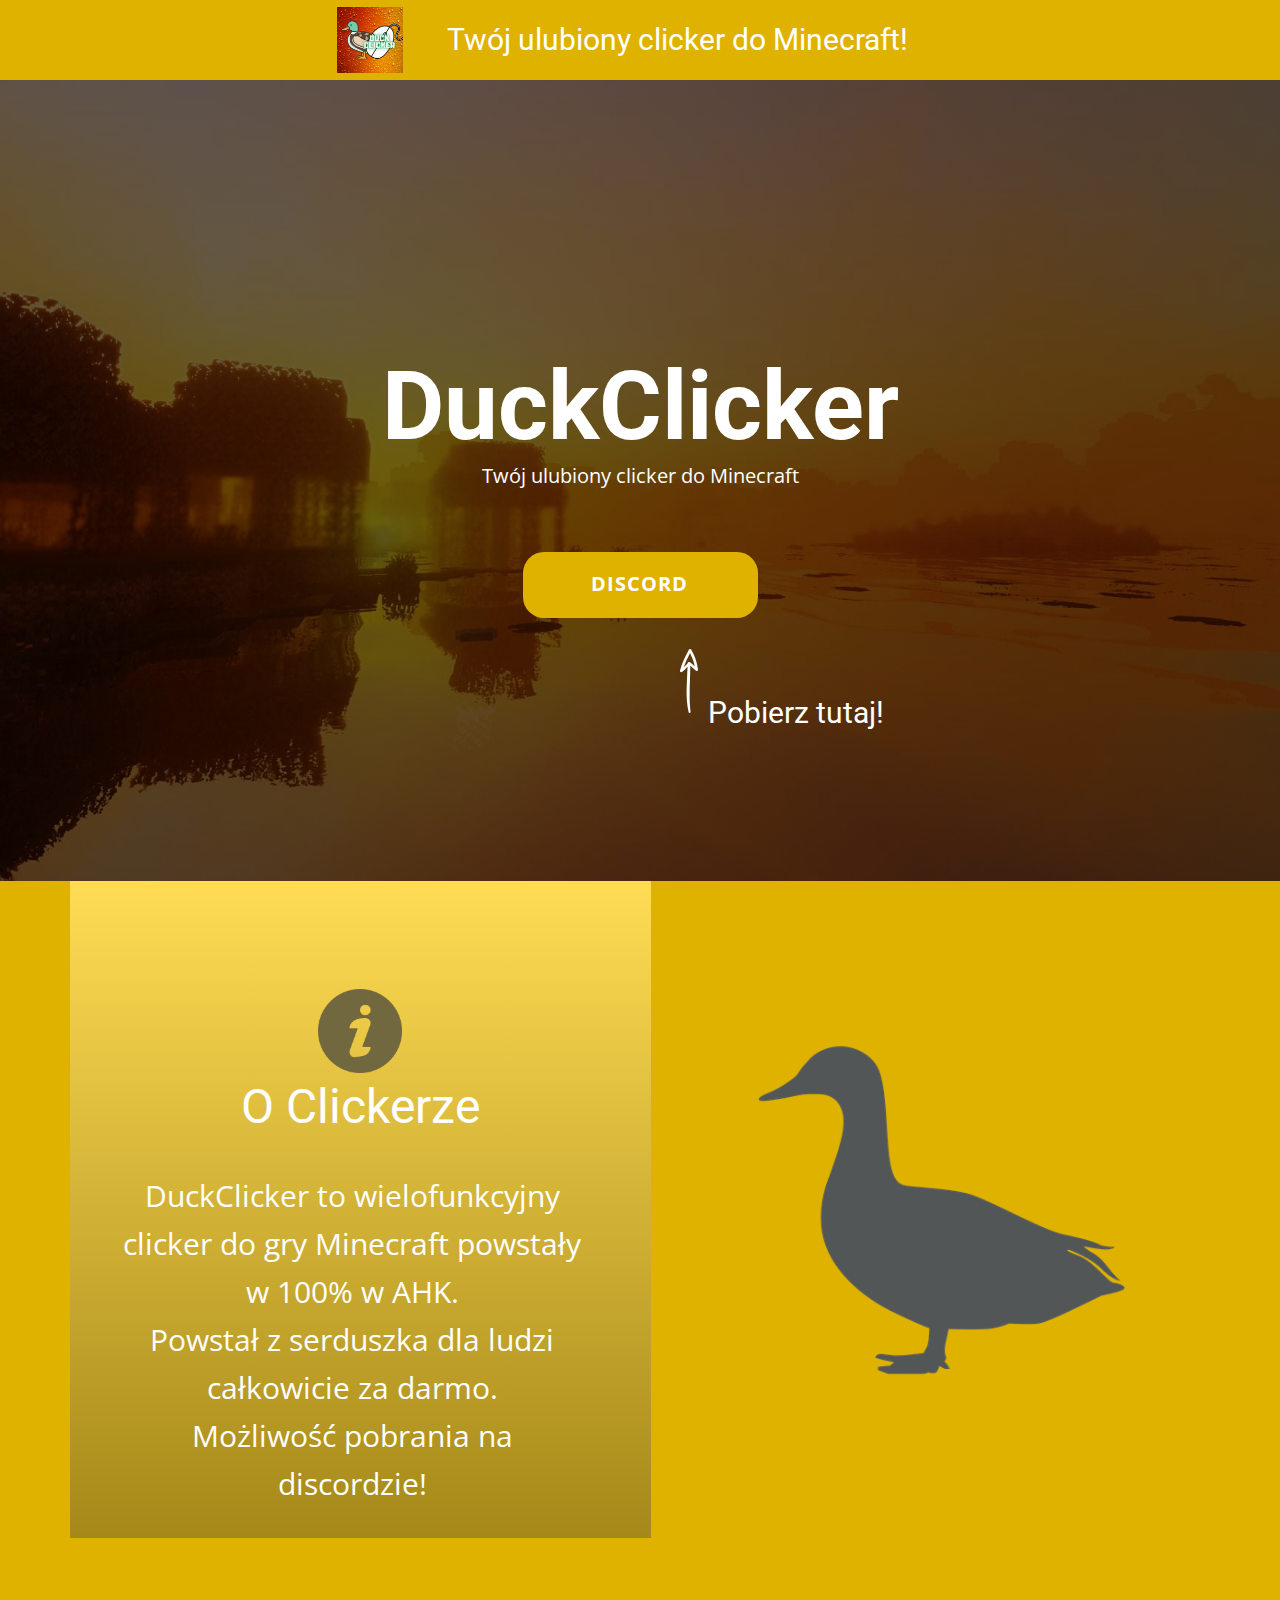
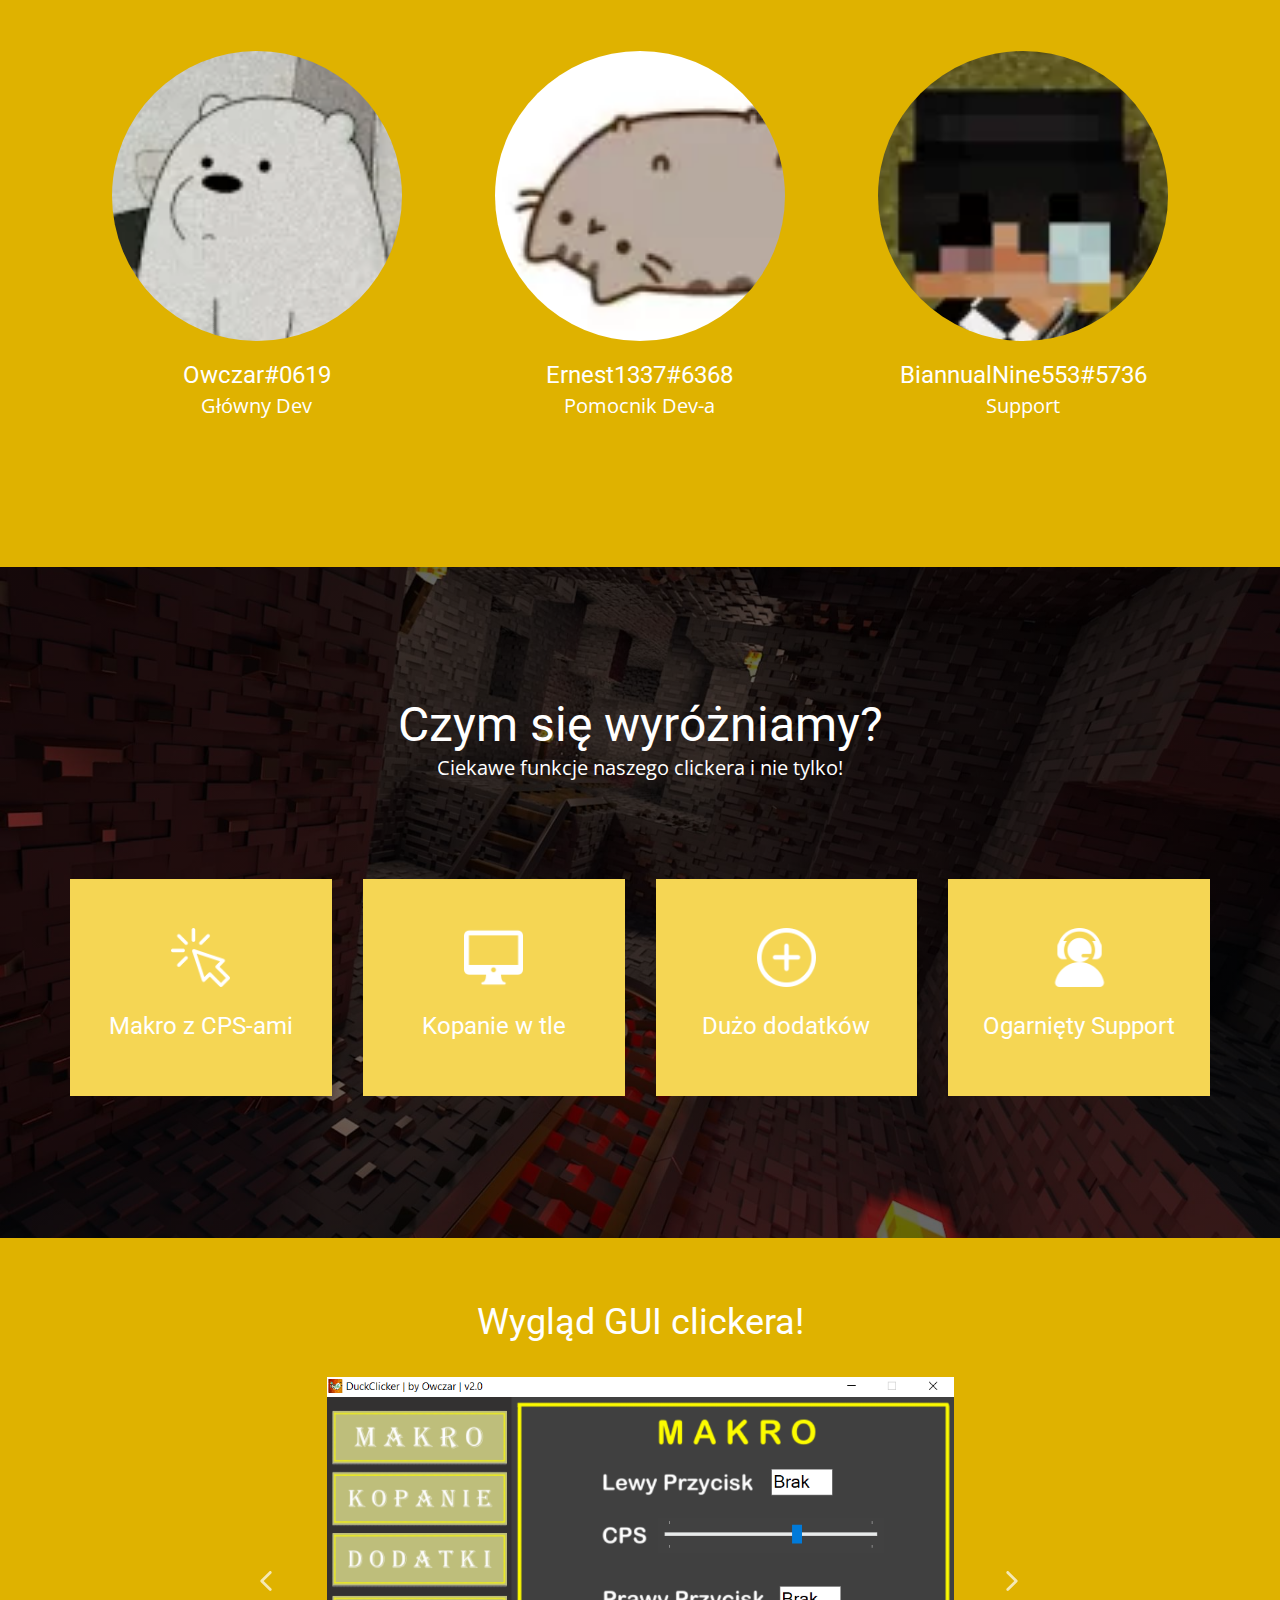
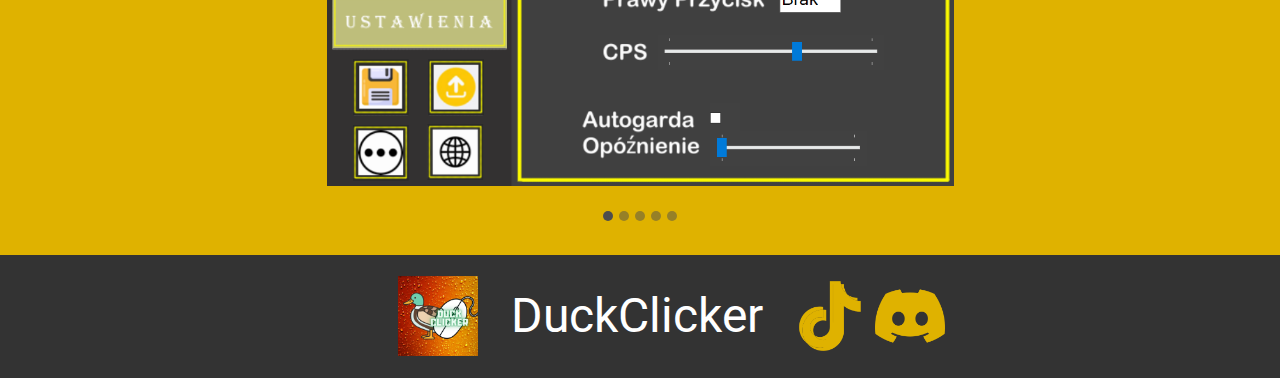
==== commit dc2a42ad: "Add files via upload" ====
--- a/DuckClicker.html
+++ b/DuckClicker.html
@@ -1,6 +1,5 @@
 <!DOCTYPE html>
-<html style="font-size: 16px;" lang="pl-PL">
-  <head>
+<html style="font-size: 16px;" lang="pl-PL"><head>
     <meta name="viewport" content="width=device-width, initial-scale=1.0">
     <meta charset="utf-8">
     <meta name="keywords" content="duck,clicker,kliker,duckclicker,duckkliker,pvp,minecraft">
@@ -8,9 +7,9 @@
     <title>DuckClicker</title>
     <link rel="stylesheet" href="nicepage.css" media="screen">
 <link rel="stylesheet" href="DuckClicker.css" media="screen">
-    <script class="u-script" type="text/javascript" src="jquery-1.9.1.min.js" defer=""></script>
+    <script class="u-script" type="text/javascript" src="jquery.js" defer=""></script>
     <script class="u-script" type="text/javascript" src="nicepage.js" defer=""></script>
-    <meta name="generator" content="Nicepage 4.12.16, nicepage.com">
+    <meta name="generator" content="Nicepage 4.13.4, nicepage.com">
     <link id="u-theme-google-font" rel="stylesheet" href="https://fonts.googleapis.com/css?family=Roboto:100,100i,300,300i,400,400i,500,500i,700,700i,900,900i|Open+Sans:300,300i,400,400i,500,500i,600,600i,700,700i,800,800i">
     
     
@@ -22,35 +21,30 @@
 		"@context": "http://schema.org",
 		"@type": "Organization",
 		"name": "WebSite2206681",
-		"url": "/",
 		"logo": "images/logo.png",
 		"sameAs": [
-				"https://www.facebook.com/DuckClicker-103108219107043",
-				"https://twitter.com/DuckClicker",
-				"https://www.instagram.com/duck_clicker/",
-				"https://www.tiktok.com/@duckclicker"
+				"https://www.tiktok.com/@duckclicker",
+				"https://discord.gg/QgVXGRCQqf"
 		]
 }</script>
     <meta name="theme-color" content="#478ac9">
-    <link rel="canonical" href="/">
-    <meta name="twitter:site" content="@">
-    <meta name="twitter:card" content="summary_large_image">
-    <meta name="twitter:title" content="DuckClicker">
-    <meta name="twitter:description" content="WebSite2206681">
     <meta property="og:title" content="DuckClicker">
     <meta property="og:description" content="">
     <meta property="og:type" content="website">
   </head>
-  <body class="u-body u-xl-mode"><header class="u-clearfix u-custom-color-1 u-header u-header" id="sec-944c"><div class="u-clearfix u-sheet u-valign-middle u-sheet-1">
+  <body class="u-body u-xl-mode"><header class="u-clearfix u-custom-color-1 u-header u-header" id="sec-944c"><div class="u-clearfix u-sheet u-valign-middle-sm u-sheet-1">
         <a href="#" class="u-image u-logo u-image-1" data-image-width="500" data-image-height="500" title="logo">
           <img src="images/logo.png" class="u-logo-image u-logo-image-1">
         </a>
+        <h3 class="u-align-center-xs u-headline u-text u-text-default-lg u-text-default-md u-text-default-sm u-text-default-xl u-text-1">
+          <a href="/">Twój ulubiony clicker do Minecraft!</a>
+        </h3>
       </div></header>
     <section class="u-align-center u-clearfix u-image u-shading u-section-1" src="" data-image-width="1920" data-image-height="1080" id="sec-25b7">
       <div class="u-clearfix u-sheet u-sheet-1">
         <h1 class="u-text u-text-default u-title u-text-1">DuckClicker</h1>
         <p class="u-large-text u-text u-text-default u-text-variant u-text-2">Twój ulubiony clicker do Minecraft</p>
-        <a href="https://discord.gg/QgVXGRCQqf" class="u-btn u-btn-round u-button-style u-custom-color-1 u-hover-custom-color-2 u-hover-feature u-radius-21 u-btn-1">DISCORD</a><span class="u-file-icon u-icon u-text-white u-icon-1"><img src="images/3.png" alt=""></span>
+        <a href="https://discord.gg/QgVXGRCQqf" class="u-btn u-btn-round u-button-style u-custom-color-1 u-hover-custom-color-2 u-hover-feature u-radius-21 u-btn-1">DISCORD</a><span class="u-file-icon u-icon u-text-white u-icon-1"><img src="images/64797-29.png" alt=""></span>
         <h3 class="u-text u-text-default u-text-3">Pobierz tutaj!</h3>
       </div>
       
@@ -61,8 +55,8 @@
           <div class="u-layout" style="">
             <div class="u-layout-row" style="">
               <div class="u-align-center u-container-style u-gradient u-layout-cell u-left-cell u-size-30 u-size-xs-60 u-layout-cell-1" src="">
-                <div class="u-container-layout u-container-layout-1"><span class="u-file-icon u-icon u-text-palette-3-dark-2 u-icon-1"><img src="images/4.png" alt=""></span>
-                  <h2 class="u-text u-text-body-alt-color u-text-default u-text-1">O Clickerze</h2>
+                <div class="u-container-layout u-container-layout-1"><span class="u-file-icon u-icon u-text-palette-3-dark-2 u-icon-1"><img src="images/2088076-24.png" alt=""></span>
+                  <h2 class="about u-text u-text-body-alt-color u-text-default u-text-1">O Clickerze</h2>
                   <p class="u-text u-text-white u-text-2">DuckClicker to wielofunkcyjny clicker do gry Minecraft powstały w 100% w AHK.<br>Powstał z serduszka dla ludzi całkowicie za darmo.<br>Możliwość pobrania na discordzie!
                   </p>
                 </div>
@@ -114,23 +108,23 @@
         <p class="u-text u-text-2">Ciekawe funkcje naszego clickera i nie tylko!</p>
         <div class="u-expanded-width u-list u-list-1">
           <div class="u-repeater u-repeater-1">
-            <div class="u-align-center u-container-style u-list-item u-palette-3-light-1 u-repeater-item u-video-cover u-list-item-1" data-animation-name="" data-animation-duration="0" data-animation-delay="0" data-animation-direction="">
-              <div class="u-container-layout u-similar-container u-container-layout-1"><span class="u-file-icon u-icon u-text-white u-icon-1"><img src="images/6.png" alt=""></span>
-                <h4 class="u-align-center-sm u-align-center-xs u-text u-text-default u-text-white u-text-3">Makro</h4>
-              </div>
-            </div>
-            <div class="u-align-center u-container-style u-list-item u-palette-3-light-1 u-repeater-item u-video-cover u-list-item-2" data-animation-name="" data-animation-duration="0" data-animation-delay="0" data-animation-direction="">
-              <div class="u-container-layout u-similar-container u-container-layout-2"><span class="u-file-icon u-icon u-text-white u-icon-2"><img src="images/7.png" alt=""></span>
+            <div class="u-align-center u-container-style u-list-item u-palette-3-light-1 u-repeater-item u-video-cover u-list-item-1">
+              <div class="u-container-layout u-similar-container u-container-layout-1"><span class="u-file-icon u-icon u-text-white u-icon-1"><img src="images/1536475-27.png" alt=""></span>
+                <h4 class="u-align-center-sm u-align-center-xs u-text u-text-default u-text-white u-text-3">Makro z CPS-ami</h4>
+              </div>
+            </div>
+            <div class="u-align-center u-container-style u-list-item u-palette-3-light-1 u-repeater-item u-video-cover u-list-item-2">
+              <div class="u-container-layout u-similar-container u-container-layout-2"><span class="u-file-icon u-icon u-text-white u-icon-2"><img src="images/483141-28.png" alt=""></span>
                 <h4 class="u-align-center-sm u-align-center-xs u-text u-text-default u-text-white u-text-4">Kopanie w tle</h4>
               </div>
             </div>
-            <div class="u-align-center u-container-style u-list-item u-palette-3-light-1 u-repeater-item u-video-cover u-list-item-3" data-animation-name="" data-animation-duration="0" data-animation-delay="0" data-animation-direction="">
-              <div class="u-container-layout u-similar-container u-container-layout-3"><span class="u-file-icon u-icon u-text-white u-icon-3"><img src="images/8.png" alt=""></span>
+            <div class="u-align-center u-container-style u-list-item u-palette-3-light-1 u-repeater-item u-video-cover u-list-item-3">
+              <div class="u-container-layout u-similar-container u-container-layout-3"><span class="u-file-icon u-icon u-text-white u-icon-3"><img src="images/992651-25.png" alt=""></span>
                 <h4 class="u-align-center-sm u-align-center-xs u-text u-text-default u-text-white u-text-5">Dużo dodatków</h4>
               </div>
             </div>
-            <div class="u-align-center u-container-style u-list-item u-palette-3-light-1 u-repeater-item u-video-cover u-list-item-4" data-animation-name="" data-animation-duration="0" data-animation-delay="0" data-animation-direction="">
-              <div class="u-container-layout u-similar-container u-container-layout-4"><span class="u-file-icon u-icon u-text-white u-icon-4"><img src="images/9.png" alt=""></span>
+            <div class="u-align-center u-container-style u-list-item u-palette-3-light-1 u-repeater-item u-video-cover u-list-item-4">
+              <div class="u-container-layout u-similar-container u-container-layout-4"><span class="u-file-icon u-icon u-text-white u-icon-4"><img src="images/4753255-26.png" alt=""></span>
                 <h4 class="u-align-center-sm u-align-center-xs u-text u-text-default u-text-white u-text-6">Ogarnięty Support</h4>
               </div>
             </div>
@@ -138,20 +132,21 @@
         </div>
       </div>
     </section>
-    <section class="u-align-center u-clearfix u-custom-color-1 u-section-5" id="sec-c079">
+    <section class="u-align-center u-clearfix u-custom-color-1 u-section-5" id="sec-bf99">
       <div class="u-clearfix u-sheet u-valign-middle-xs u-sheet-1">
-        <h2 class="u-text u-text-default u-text-1">Wygląd GUI Clickera</h2>
+        <h2 class="u-text u-text-default u-text-1">Wygląd GUI clickera!</h2>
         <div class="u-carousel u-expanded-width-xs u-gallery u-gallery-slider u-layout-carousel u-lightbox u-no-transition u-show-text-on-hover u-gallery-1" id="carousel-f035" data-interval="5000" data-u-ride="carousel">
           <ol class="u-absolute-hcenter u-carousel-indicators u-carousel-indicators-1">
             <li data-u-target="#carousel-f035" data-u-slide-to="0" class="u-active u-grey-70 u-shape-circle" style="width: 10px; height: 10px;"></li>
             <li data-u-target="#carousel-f035" data-u-slide-to="1" class="u-grey-70 u-shape-circle" style="width: 10px; height: 10px;"></li>
             <li data-u-target="#carousel-f035" data-u-slide-to="2" class="u-grey-70 u-shape-circle" style="width: 10px; height: 10px;"></li>
             <li data-u-target="#carousel-f035" data-u-slide-to="3" class="u-grey-70 u-shape-circle" style="width: 10px; height: 10px;"></li>
+            <li data-u-target="#carousel-f035" data-u-slide-to="4" class="u-grey-70 u-shape-circle" style="width: 10px; height: 10px;"></li>
           </ol>
           <div class="u-carousel-inner u-gallery-inner" role="listbox">
             <div class="u-active u-carousel-item u-effect-fade u-gallery-item u-carousel-item-1">
-              <div class="u-back-slide" data-image-width="900" data-image-height="562">
-                <img class="u-back-image u-expanded" src="images/1.png">
+              <div class="u-back-slide" data-image-width="899" data-image-height="595">
+                <img class="u-back-image u-expanded" src="images/image-32.png">
               </div>
               <div class="u-align-center u-over-slide u-shading u-valign-bottom u-over-slide-1">
                 <h3 class="u-gallery-heading"></h3>
@@ -159,17 +154,17 @@
               </div>
             </div>
             <div class="u-carousel-item u-effect-fade u-gallery-item u-carousel-item-2">
-              <div class="u-back-slide" data-image-width="902" data-image-height="558">
-                <img class="u-back-image u-expanded" src="images/2.png">
+              <div class="u-back-slide" data-image-width="903" data-image-height="596">
+                <img class="u-back-image u-expanded" src="images/image-31.png">
               </div>
               <div class="u-align-center u-over-slide u-shading u-valign-bottom u-over-slide-2">
                 <h3 class="u-gallery-heading"></h3>
                 <p class="u-gallery-text"></p>
               </div>
             </div>
-            <div class="u-carousel-item u-effect-fade u-gallery-item u-carousel-item-3" data-image-width="900" data-image-height="558">
+            <div class="u-carousel-item u-effect-fade u-gallery-item u-carousel-item-3" data-image-width="906" data-image-height="599">
               <div class="u-back-slide">
-                <img class="u-back-image u-expanded" src="images/3-13.png">
+                <img class="u-back-image u-expanded" src="images/image.png">
               </div>
               <div class="u-align-center u-over-slide u-shading u-valign-bottom u-over-slide-3">
                 <h3 class="u-gallery-heading"></h3>
@@ -179,11 +174,11 @@
               <style data-mode="LG"></style>
               <style data-mode="MD"></style>
               <style data-mode="SM"></style>
-              <style data-mode="XS"></style>
-            </div>
-            <div class="u-carousel-item u-effect-fade u-gallery-item u-carousel-item-4" data-image-width="903" data-image-height="562">
+              <style data-mode="XS" data-visited="true"></style>
+            </div>
+            <div class="u-carousel-item u-effect-fade u-gallery-item u-carousel-item-4" data-image-width="904" data-image-height="591">
               <div class="u-back-slide">
-                <img class="u-back-image u-expanded" src="images/4-14.png">
+                <img class="u-back-image u-expanded" src="images/image-34.png">
               </div>
               <div class="u-align-center u-over-slide u-shading u-valign-bottom u-over-slide-4">
                 <h3 class="u-gallery-heading"></h3>
@@ -193,10 +188,24 @@
               <style data-mode="LG"></style>
               <style data-mode="MD"></style>
               <style data-mode="SM"></style>
-              <style data-mode="XS"></style>
-            </div>
-          </div>
-          <a class="u-absolute-vcenter u-carousel-control u-carousel-control-prev u-grey-70 u-hidden-sm u-hidden-xs u-icon-circle u-opacity u-opacity-70 u-spacing-10 u-text-white u-carousel-control-1" href="#carousel-f035" role="button" data-u-slide="prev">
+              <style data-mode="XS" data-visited="true"></style>
+            </div>
+            <div class="u-carousel-item u-effect-fade u-gallery-item u-carousel-item-5" data-image-width="905" data-image-height="594">
+              <div class="u-back-slide">
+                <img class="u-back-image u-expanded" src="images/image-33.png">
+              </div>
+              <div class="u-align-center u-over-slide u-shading u-valign-bottom u-over-slide-5">
+                <h3 class="u-gallery-heading"></h3>
+                <p class="u-gallery-text"></p>
+              </div>
+              <style data-mode="XL"></style>
+              <style data-mode="LG"></style>
+              <style data-mode="MD"></style>
+              <style data-mode="SM"></style>
+              <style data-mode="XS" data-visited="true"></style>
+            </div>
+          </div>
+          <a class="u-absolute-vcenter u-carousel-control u-carousel-control-prev u-hidden-sm u-hidden-xs u-icon-circle u-opacity u-opacity-70 u-spacing-10 u-text-white u-carousel-control-1" href="#carousel-f035" role="button" data-u-slide="prev">
             <span aria-hidden="true">
               <svg viewBox="0 0 451.847 451.847"><path d="M97.141,225.92c0-8.095,3.091-16.192,9.259-22.366L300.689,9.27c12.359-12.359,32.397-12.359,44.751,0
 c12.354,12.354,12.354,32.388,0,44.748L173.525,225.92l171.903,171.909c12.354,12.354,12.354,32.391,0,44.744
@@ -208,7 +217,7 @@
 c-12.354,12.365-32.386,12.365-44.745,0l-194.29-194.281C100.226,242.115,97.141,234.018,97.141,225.92z"></path></svg>
             </span>
           </a>
-          <a class="u-absolute-vcenter u-carousel-control u-carousel-control-next u-grey-70 u-hidden-sm u-hidden-xs u-icon-circle u-opacity u-opacity-70 u-spacing-10 u-text-white u-carousel-control-2" href="#carousel-f035" role="button" data-u-slide="next">
+          <a class="u-absolute-vcenter u-carousel-control u-carousel-control-next u-hidden-sm u-hidden-xs u-icon-circle u-opacity u-opacity-70 u-spacing-10 u-text-white u-carousel-control-2" href="#carousel-f035" role="button" data-u-slide="next">
             <span aria-hidden="true">
               <svg viewBox="0 0 451.846 451.847"><path d="M345.441,248.292L151.154,442.573c-12.359,12.365-32.397,12.365-44.75,0c-12.354-12.354-12.354-32.391,0-44.744
 L278.318,225.92L106.409,54.017c-12.354-12.359-12.354-32.394,0-44.748c12.354-12.359,32.391-12.359,44.75,0l194.287,194.284
@@ -225,25 +234,20 @@
     </section>
     
     
-    <footer class="u-clearfix u-footer u-grey-80" id="sec-eae1"><div class="u-clearfix u-sheet u-valign-middle u-sheet-1">
+    <footer class="u-clearfix u-footer u-grey-80" id="sec-eae1"><div class="u-clearfix u-sheet u-sheet-1">
         <div class="u-align-left u-social-icons u-spacing-10 u-social-icons-1">
-          <a class="u-social-url" title="facebook" target="_blank" href="https://www.facebook.com/DuckClicker-103108219107043"><span class="u-icon u-social-facebook u-social-icon u-icon-1"><svg class="u-svg-link" preserveAspectRatio="xMidYMin slice" viewBox="0 0 112 112" style=""><use xlink:href="#svg-9081"></use></svg><svg class="u-svg-content" viewBox="0 0 112 112" x="0" y="0" id="svg-9081"><circle fill="currentColor" cx="56.1" cy="56.1" r="55"></circle><path fill="#FFFFFF" d="M73.5,31.6h-9.1c-1.4,0-3.6,0.8-3.6,3.9v8.5h12.6L72,58.3H60.8v40.8H43.9V58.3h-8V43.9h8v-9.2
-            c0-6.7,3.1-17,17-17h12.5v13.9H73.5z"></path></svg></span>
-          </a>
-          <a class="u-social-url" title="twitter" target="_blank" href="https://twitter.com/DuckClicker"><span class="u-icon u-social-icon u-social-twitter u-icon-2"><svg class="u-svg-link" preserveAspectRatio="xMidYMin slice" viewBox="0 0 112 112" style=""><use xlink:href="#svg-160c"></use></svg><svg class="u-svg-content" viewBox="0 0 112 112" x="0" y="0" id="svg-160c"><circle fill="currentColor" class="st0" cx="56.1" cy="56.1" r="55"></circle><path fill="#FFFFFF" d="M83.8,47.3c0,0.6,0,1.2,0,1.7c0,17.7-13.5,38.2-38.2,38.2C38,87.2,31,85,25,81.2c1,0.1,2.1,0.2,3.2,0.2
-            c6.3,0,12.1-2.1,16.7-5.7c-5.9-0.1-10.8-4-12.5-9.3c0.8,0.2,1.7,0.2,2.5,0.2c1.2,0,2.4-0.2,3.5-0.5c-6.1-1.2-10.8-6.7-10.8-13.1
-            c0-0.1,0-0.1,0-0.2c1.8,1,3.9,1.6,6.1,1.7c-3.6-2.4-6-6.5-6-11.2c0-2.5,0.7-4.8,1.8-6.7c6.6,8.1,16.5,13.5,27.6,14
-            c-0.2-1-0.3-2-0.3-3.1c0-7.4,6-13.4,13.4-13.4c3.9,0,7.3,1.6,9.8,4.2c3.1-0.6,5.9-1.7,8.5-3.3c-1,3.1-3.1,5.8-5.9,7.4
-            c2.7-0.3,5.3-1,7.7-2.1C88.7,43,86.4,45.4,83.8,47.3z"></path></svg></span>
-          </a>
-          <a class="u-social-url" title="instagram" target="_blank" href="https://www.instagram.com/duck_clicker/"><span class="u-icon u-social-icon u-social-instagram u-icon-3"><svg class="u-svg-link" preserveAspectRatio="xMidYMin slice" viewBox="0 0 112 112" style=""><use xlink:href="#svg-30c5"></use></svg><svg class="u-svg-content" viewBox="0 0 112 112" x="0" y="0" id="svg-30c5"><circle fill="currentColor" cx="56.1" cy="56.1" r="55"></circle><path fill="#FFFFFF" d="M55.9,38.2c-9.9,0-17.9,8-17.9,17.9C38,66,46,74,55.9,74c9.9,0,17.9-8,17.9-17.9C73.8,46.2,65.8,38.2,55.9,38.2
-            z M55.9,66.4c-5.7,0-10.3-4.6-10.3-10.3c-0.1-5.7,4.6-10.3,10.3-10.3c5.7,0,10.3,4.6,10.3,10.3C66.2,61.8,61.6,66.4,55.9,66.4z"></path><path fill="#FFFFFF" d="M74.3,33.5c-2.3,0-4.2,1.9-4.2,4.2s1.9,4.2,4.2,4.2s4.2-1.9,4.2-4.2S76.6,33.5,74.3,33.5z"></path><path fill="#FFFFFF" d="M73.1,21.3H38.6c-9.7,0-17.5,7.9-17.5,17.5v34.5c0,9.7,7.9,17.6,17.5,17.6h34.5c9.7,0,17.5-7.9,17.5-17.5V38.8
-            C90.6,29.1,82.7,21.3,73.1,21.3z M83,73.3c0,5.5-4.5,9.9-9.9,9.9H38.6c-5.5,0-9.9-4.5-9.9-9.9V38.8c0-5.5,4.5-9.9,9.9-9.9h34.5
-            c5.5,0,9.9,4.5,9.9,9.9V73.3z"></path></svg></span>
-          </a>
-          <a class="u-social-url" title="linkedin" target="_blank" href="https://www.tiktok.com/@duckclicker"><span class="u-file-icon u-icon u-social-icon u-social-linkedin u-icon-4"><img src="images/3046126.png" alt=""></span>
-          </a>
-        </div>
+          <a class="u-social-url" title="linkedin" target="_blank" href="https://www.tiktok.com/@duckclicker"><span class="u-file-icon u-icon u-social-icon u-social-linkedin u-text-custom-color-1 u-icon-1"><img src="images/3046126-38.png" alt=""></span>
+          </a>
+          <a class="u-social-url" target="_blank" data-type="Custom" title="Custom" href="https://discord.gg/QgVXGRCQqf"><span class="u-file-icon u-icon u-social-custom u-social-icon u-text-custom-color-1 u-icon-2"><img src="images/5968756-39.png" alt=""></span>
+          </a>
+        </div>
+        <a href="#" class="u-image u-logo u-image-1" data-image-width="500" data-image-height="500" title="logo">
+          <img src="images/logo.png" class="u-logo-image u-logo-image-1">
+        </a>
+        <h3 class="u-headline u-text u-text-1">
+          <a href="/">DuckClicker<span style="font-weight: 700;"></span>
+          </a>
+        </h3>
       </div></footer>
-  </body>
-</html>+  
+</body></html>--- a/nicepage.css
+++ b/nicepage.css
@@ -2115,6 +2115,7 @@
 }
 .u-spacing-100.u-countdown-counter > div + div,
 .u-spacing-100.u-price-wrapper > div + div,
+.u-spacing-100 .u-language-url + .u-language-url,
 .u-spacing-100 .u-social-url + .u-social-url {
   margin-left: 100px;
 }
@@ -2143,6 +2144,7 @@
 }
 .u-spacing-99.u-countdown-counter > div + div,
 .u-spacing-99.u-price-wrapper > div + div,
+.u-spacing-99 .u-language-url + .u-language-url,
 .u-spacing-99 .u-social-url + .u-social-url {
   margin-left: 99px;
 }
@@ -2171,6 +2173,7 @@
 }
 .u-spacing-98.u-countdown-counter > div + div,
 .u-spacing-98.u-price-wrapper > div + div,
+.u-spacing-98 .u-language-url + .u-language-url,
 .u-spacing-98 .u-social-url + .u-social-url {
   margin-left: 98px;
 }
@@ -2199,6 +2202,7 @@
 }
 .u-spacing-97.u-countdown-counter > div + div,
 .u-spacing-97.u-price-wrapper > div + div,
+.u-spacing-97 .u-language-url + .u-language-url,
 .u-spacing-97 .u-social-url + .u-social-url {
   margin-left: 97px;
 }
@@ -2227,6 +2231,7 @@
 }
 .u-spacing-96.u-countdown-counter > div + div,
 .u-spacing-96.u-price-wrapper > div + div,
+.u-spacing-96 .u-language-url + .u-language-url,
 .u-spacing-96 .u-social-url + .u-social-url {
   margin-left: 96px;
 }
@@ -2255,6 +2260,7 @@
 }
 .u-spacing-95.u-countdown-counter > div + div,
 .u-spacing-95.u-price-wrapper > div + div,
+.u-spacing-95 .u-language-url + .u-language-url,
 .u-spacing-95 .u-social-url + .u-social-url {
   margin-left: 95px;
 }
@@ -2283,6 +2289,7 @@
 }
 .u-spacing-94.u-countdown-counter > div + div,
 .u-spacing-94.u-price-wrapper > div + div,
+.u-spacing-94 .u-language-url + .u-language-url,
 .u-spacing-94 .u-social-url + .u-social-url {
   margin-left: 94px;
 }
@@ -2311,6 +2318,7 @@
 }
 .u-spacing-93.u-countdown-counter > div + div,
 .u-spacing-93.u-price-wrapper > div + div,
+.u-spacing-93 .u-language-url + .u-language-url,
 .u-spacing-93 .u-social-url + .u-social-url {
   margin-left: 93px;
 }
@@ -2339,6 +2347,7 @@
 }
 .u-spacing-92.u-countdown-counter > div + div,
 .u-spacing-92.u-price-wrapper > div + div,
+.u-spacing-92 .u-language-url + .u-language-url,
 .u-spacing-92 .u-social-url + .u-social-url {
   margin-left: 92px;
 }
@@ -2367,6 +2376,7 @@
 }
 .u-spacing-91.u-countdown-counter > div + div,
 .u-spacing-91.u-price-wrapper > div + div,
+.u-spacing-91 .u-language-url + .u-language-url,
 .u-spacing-91 .u-social-url + .u-social-url {
   margin-left: 91px;
 }
@@ -2395,6 +2405,7 @@
 }
 .u-spacing-90.u-countdown-counter > div + div,
 .u-spacing-90.u-price-wrapper > div + div,
+.u-spacing-90 .u-language-url + .u-language-url,
 .u-spacing-90 .u-social-url + .u-social-url {
   margin-left: 90px;
 }
@@ -2423,6 +2434,7 @@
 }
 .u-spacing-89.u-countdown-counter > div + div,
 .u-spacing-89.u-price-wrapper > div + div,
+.u-spacing-89 .u-language-url + .u-language-url,
 .u-spacing-89 .u-social-url + .u-social-url {
   margin-left: 89px;
 }
@@ -2451,6 +2463,7 @@
 }
 .u-spacing-88.u-countdown-counter > div + div,
 .u-spacing-88.u-price-wrapper > div + div,
+.u-spacing-88 .u-language-url + .u-language-url,
 .u-spacing-88 .u-social-url + .u-social-url {
   margin-left: 88px;
 }
@@ -2479,6 +2492,7 @@
 }
 .u-spacing-87.u-countdown-counter > div + div,
 .u-spacing-87.u-price-wrapper > div + div,
+.u-spacing-87 .u-language-url + .u-language-url,
 .u-spacing-87 .u-social-url + .u-social-url {
   margin-left: 87px;
 }
@@ -2507,6 +2521,7 @@
 }
 .u-spacing-86.u-countdown-counter > div + div,
 .u-spacing-86.u-price-wrapper > div + div,
+.u-spacing-86 .u-language-url + .u-language-url,
 .u-spacing-86 .u-social-url + .u-social-url {
   margin-left: 86px;
 }
@@ -2535,6 +2550,7 @@
 }
 .u-spacing-85.u-countdown-counter > div + div,
 .u-spacing-85.u-price-wrapper > div + div,
+.u-spacing-85 .u-language-url + .u-language-url,
 .u-spacing-85 .u-social-url + .u-social-url {
   margin-left: 85px;
 }
@@ -2563,6 +2579,7 @@
 }
 .u-spacing-84.u-countdown-counter > div + div,
 .u-spacing-84.u-price-wrapper > div + div,
+.u-spacing-84 .u-language-url + .u-language-url,
 .u-spacing-84 .u-social-url + .u-social-url {
   margin-left: 84px;
 }
@@ -2591,6 +2608,7 @@
 }
 .u-spacing-83.u-countdown-counter > div + div,
 .u-spacing-83.u-price-wrapper > div + div,
+.u-spacing-83 .u-language-url + .u-language-url,
 .u-spacing-83 .u-social-url + .u-social-url {
   margin-left: 83px;
 }
@@ -2619,6 +2637,7 @@
 }
 .u-spacing-82.u-countdown-counter > div + div,
 .u-spacing-82.u-price-wrapper > div + div,
+.u-spacing-82 .u-language-url + .u-language-url,
 .u-spacing-82 .u-social-url + .u-social-url {
   margin-left: 82px;
 }
@@ -2647,6 +2666,7 @@
 }
 .u-spacing-81.u-countdown-counter > div + div,
 .u-spacing-81.u-price-wrapper > div + div,
+.u-spacing-81 .u-language-url + .u-language-url,
 .u-spacing-81 .u-social-url + .u-social-url {
   margin-left: 81px;
 }
@@ -2675,6 +2695,7 @@
 }
 .u-spacing-80.u-countdown-counter > div + div,
 .u-spacing-80.u-price-wrapper > div + div,
+.u-spacing-80 .u-language-url + .u-language-url,
 .u-spacing-80 .u-social-url + .u-social-url {
   margin-left: 80px;
 }
@@ -2703,6 +2724,7 @@
 }
 .u-spacing-79.u-countdown-counter > div + div,
 .u-spacing-79.u-price-wrapper > div + div,
+.u-spacing-79 .u-language-url + .u-language-url,
 .u-spacing-79 .u-social-url + .u-social-url {
   margin-left: 79px;
 }
@@ -2731,6 +2753,7 @@
 }
 .u-spacing-78.u-countdown-counter > div + div,
 .u-spacing-78.u-price-wrapper > div + div,
+.u-spacing-78 .u-language-url + .u-language-url,
 .u-spacing-78 .u-social-url + .u-social-url {
   margin-left: 78px;
 }
@@ -2759,6 +2782,7 @@
 }
 .u-spacing-77.u-countdown-counter > div + div,
 .u-spacing-77.u-price-wrapper > div + div,
+.u-spacing-77 .u-language-url + .u-language-url,
 .u-spacing-77 .u-social-url + .u-social-url {
   margin-left: 77px;
 }
@@ -2787,6 +2811,7 @@
 }
 .u-spacing-76.u-countdown-counter > div + div,
 .u-spacing-76.u-price-wrapper > div + div,
+.u-spacing-76 .u-language-url + .u-language-url,
 .u-spacing-76 .u-social-url + .u-social-url {
   margin-left: 76px;
 }
@@ -2815,6 +2840,7 @@
 }
 .u-spacing-75.u-countdown-counter > div + div,
 .u-spacing-75.u-price-wrapper > div + div,
+.u-spacing-75 .u-language-url + .u-language-url,
 .u-spacing-75 .u-social-url + .u-social-url {
   margin-left: 75px;
 }
@@ -2843,6 +2869,7 @@
 }
 .u-spacing-74.u-countdown-counter > div + div,
 .u-spacing-74.u-price-wrapper > div + div,
+.u-spacing-74 .u-language-url + .u-language-url,
 .u-spacing-74 .u-social-url + .u-social-url {
   margin-left: 74px;
 }
@@ -2871,6 +2898,7 @@
 }
 .u-spacing-73.u-countdown-counter > div + div,
 .u-spacing-73.u-price-wrapper > div + div,
+.u-spacing-73 .u-language-url + .u-language-url,
 .u-spacing-73 .u-social-url + .u-social-url {
   margin-left: 73px;
 }
@@ -2899,6 +2927,7 @@
 }
 .u-spacing-72.u-countdown-counter > div + div,
 .u-spacing-72.u-price-wrapper > div + div,
+.u-spacing-72 .u-language-url + .u-language-url,
 .u-spacing-72 .u-social-url + .u-social-url {
   margin-left: 72px;
 }
@@ -2927,6 +2956,7 @@
 }
 .u-spacing-71.u-countdown-counter > div + div,
 .u-spacing-71.u-price-wrapper > div + div,
+.u-spacing-71 .u-language-url + .u-language-url,
 .u-spacing-71 .u-social-url + .u-social-url {
   margin-left: 71px;
 }
@@ -2955,6 +2985,7 @@
 }
 .u-spacing-70.u-countdown-counter > div + div,
 .u-spacing-70.u-price-wrapper > div + div,
+.u-spacing-70 .u-language-url + .u-language-url,
 .u-spacing-70 .u-social-url + .u-social-url {
   margin-left: 70px;
 }
@@ -2983,6 +3014,7 @@
 }
 .u-spacing-69.u-countdown-counter > div + div,
 .u-spacing-69.u-price-wrapper > div + div,
+.u-spacing-69 .u-language-url + .u-language-url,
 .u-spacing-69 .u-social-url + .u-social-url {
   margin-left: 69px;
 }
@@ -3011,6 +3043,7 @@
 }
 .u-spacing-68.u-countdown-counter > div + div,
 .u-spacing-68.u-price-wrapper > div + div,
+.u-spacing-68 .u-language-url + .u-language-url,
 .u-spacing-68 .u-social-url + .u-social-url {
   margin-left: 68px;
 }
@@ -3039,6 +3072,7 @@
 }
 .u-spacing-67.u-countdown-counter > div + div,
 .u-spacing-67.u-price-wrapper > div + div,
+.u-spacing-67 .u-language-url + .u-language-url,
 .u-spacing-67 .u-social-url + .u-social-url {
   margin-left: 67px;
 }
@@ -3067,6 +3101,7 @@
 }
 .u-spacing-66.u-countdown-counter > div + div,
 .u-spacing-66.u-price-wrapper > div + div,
+.u-spacing-66 .u-language-url + .u-language-url,
 .u-spacing-66 .u-social-url + .u-social-url {
   margin-left: 66px;
 }
@@ -3095,6 +3130,7 @@
 }
 .u-spacing-65.u-countdown-counter > div + div,
 .u-spacing-65.u-price-wrapper > div + div,
+.u-spacing-65 .u-language-url + .u-language-url,
 .u-spacing-65 .u-social-url + .u-social-url {
   margin-left: 65px;
 }
@@ -3123,6 +3159,7 @@
 }
 .u-spacing-64.u-countdown-counter > div + div,
 .u-spacing-64.u-price-wrapper > div + div,
+.u-spacing-64 .u-language-url + .u-language-url,
 .u-spacing-64 .u-social-url + .u-social-url {
   margin-left: 64px;
 }
@@ -3151,6 +3188,7 @@
 }
 .u-spacing-63.u-countdown-counter > div + div,
 .u-spacing-63.u-price-wrapper > div + div,
+.u-spacing-63 .u-language-url + .u-language-url,
 .u-spacing-63 .u-social-url + .u-social-url {
   margin-left: 63px;
 }
@@ -3179,6 +3217,7 @@
 }
 .u-spacing-62.u-countdown-counter > div + div,
 .u-spacing-62.u-price-wrapper > div + div,
+.u-spacing-62 .u-language-url + .u-language-url,
 .u-spacing-62 .u-social-url + .u-social-url {
   margin-left: 62px;
 }
@@ -3207,6 +3246,7 @@
 }
 .u-spacing-61.u-countdown-counter > div + div,
 .u-spacing-61.u-price-wrapper > div + div,
+.u-spacing-61 .u-language-url + .u-language-url,
 .u-spacing-61 .u-social-url + .u-social-url {
   margin-left: 61px;
 }
@@ -3235,6 +3275,7 @@
 }
 .u-spacing-60.u-countdown-counter > div + div,
 .u-spacing-60.u-price-wrapper > div + div,
+.u-spacing-60 .u-language-url + .u-language-url,
 .u-spacing-60 .u-social-url + .u-social-url {
   margin-left: 60px;
 }
@@ -3263,6 +3304,7 @@
 }
 .u-spacing-59.u-countdown-counter > div + div,
 .u-spacing-59.u-price-wrapper > div + div,
+.u-spacing-59 .u-language-url + .u-language-url,
 .u-spacing-59 .u-social-url + .u-social-url {
   margin-left: 59px;
 }
@@ -3291,6 +3333,7 @@
 }
 .u-spacing-58.u-countdown-counter > div + div,
 .u-spacing-58.u-price-wrapper > div + div,
+.u-spacing-58 .u-language-url + .u-language-url,
 .u-spacing-58 .u-social-url + .u-social-url {
   margin-left: 58px;
 }
@@ -3319,6 +3362,7 @@
 }
 .u-spacing-57.u-countdown-counter > div + div,
 .u-spacing-57.u-price-wrapper > div + div,
+.u-spacing-57 .u-language-url + .u-language-url,
 .u-spacing-57 .u-social-url + .u-social-url {
   margin-left: 57px;
 }
@@ -3347,6 +3391,7 @@
 }
 .u-spacing-56.u-countdown-counter > div + div,
 .u-spacing-56.u-price-wrapper > div + div,
+.u-spacing-56 .u-language-url + .u-language-url,
 .u-spacing-56 .u-social-url + .u-social-url {
   margin-left: 56px;
 }
@@ -3375,6 +3420,7 @@
 }
 .u-spacing-55.u-countdown-counter > div + div,
 .u-spacing-55.u-price-wrapper > div + div,
+.u-spacing-55 .u-language-url + .u-language-url,
 .u-spacing-55 .u-social-url + .u-social-url {
   margin-left: 55px;
 }
@@ -3403,6 +3449,7 @@
 }
 .u-spacing-54.u-countdown-counter > div + div,
 .u-spacing-54.u-price-wrapper > div + div,
+.u-spacing-54 .u-language-url + .u-language-url,
 .u-spacing-54 .u-social-url + .u-social-url {
   margin-left: 54px;
 }
@@ -3431,6 +3478,7 @@
 }
 .u-spacing-53.u-countdown-counter > div + div,
 .u-spacing-53.u-price-wrapper > div + div,
+.u-spacing-53 .u-language-url + .u-language-url,
 .u-spacing-53 .u-social-url + .u-social-url {
   margin-left: 53px;
 }
@@ -3459,6 +3507,7 @@
 }
 .u-spacing-52.u-countdown-counter > div + div,
 .u-spacing-52.u-price-wrapper > div + div,
+.u-spacing-52 .u-language-url + .u-language-url,
 .u-spacing-52 .u-social-url + .u-social-url {
   margin-left: 52px;
 }
@@ -3487,6 +3536,7 @@
 }
 .u-spacing-51.u-countdown-counter > div + div,
 .u-spacing-51.u-price-wrapper > div + div,
+.u-spacing-51 .u-language-url + .u-language-url,
 .u-spacing-51 .u-social-url + .u-social-url {
   margin-left: 51px;
 }
@@ -3515,6 +3565,7 @@
 }
 .u-spacing-50.u-countdown-counter > div + div,
 .u-spacing-50.u-price-wrapper > div + div,
+.u-spacing-50 .u-language-url + .u-language-url,
 .u-spacing-50 .u-social-url + .u-social-url {
   margin-left: 50px;
 }
@@ -3543,6 +3594,7 @@
 }
 .u-spacing-49.u-countdown-counter > div + div,
 .u-spacing-49.u-price-wrapper > div + div,
+.u-spacing-49 .u-language-url + .u-language-url,
 .u-spacing-49 .u-social-url + .u-social-url {
   margin-left: 49px;
 }
@@ -3571,6 +3623,7 @@
 }
 .u-spacing-48.u-countdown-counter > div + div,
 .u-spacing-48.u-price-wrapper > div + div,
+.u-spacing-48 .u-language-url + .u-language-url,
 .u-spacing-48 .u-social-url + .u-social-url {
   margin-left: 48px;
 }
@@ -3599,6 +3652,7 @@
 }
 .u-spacing-47.u-countdown-counter > div + div,
 .u-spacing-47.u-price-wrapper > div + div,
+.u-spacing-47 .u-language-url + .u-language-url,
 .u-spacing-47 .u-social-url + .u-social-url {
   margin-left: 47px;
 }
@@ -3627,6 +3681,7 @@
 }
 .u-spacing-46.u-countdown-counter > div + div,
 .u-spacing-46.u-price-wrapper > div + div,
+.u-spacing-46 .u-language-url + .u-language-url,
 .u-spacing-46 .u-social-url + .u-social-url {
   margin-left: 46px;
 }
@@ -3655,6 +3710,7 @@
 }
 .u-spacing-45.u-countdown-counter > div + div,
 .u-spacing-45.u-price-wrapper > div + div,
+.u-spacing-45 .u-language-url + .u-language-url,
 .u-spacing-45 .u-social-url + .u-social-url {
   margin-left: 45px;
 }
@@ -3683,6 +3739,7 @@
 }
 .u-spacing-44.u-countdown-counter > div + div,
 .u-spacing-44.u-price-wrapper > div + div,
+.u-spacing-44 .u-language-url + .u-language-url,
 .u-spacing-44 .u-social-url + .u-social-url {
   margin-left: 44px;
 }
@@ -3711,6 +3768,7 @@
 }
 .u-spacing-43.u-countdown-counter > div + div,
 .u-spacing-43.u-price-wrapper > div + div,
+.u-spacing-43 .u-language-url + .u-language-url,
 .u-spacing-43 .u-social-url + .u-social-url {
   margin-left: 43px;
 }
@@ -3739,6 +3797,7 @@
 }
 .u-spacing-42.u-countdown-counter > div + div,
 .u-spacing-42.u-price-wrapper > div + div,
+.u-spacing-42 .u-language-url + .u-language-url,
 .u-spacing-42 .u-social-url + .u-social-url {
   margin-left: 42px;
 }
@@ -3767,6 +3826,7 @@
 }
 .u-spacing-41.u-countdown-counter > div + div,
 .u-spacing-41.u-price-wrapper > div + div,
+.u-spacing-41 .u-language-url + .u-language-url,
 .u-spacing-41 .u-social-url + .u-social-url {
   margin-left: 41px;
 }
@@ -3795,6 +3855,7 @@
 }
 .u-spacing-40.u-countdown-counter > div + div,
 .u-spacing-40.u-price-wrapper > div + div,
+.u-spacing-40 .u-language-url + .u-language-url,
 .u-spacing-40 .u-social-url + .u-social-url {
   margin-left: 40px;
 }
@@ -3823,6 +3884,7 @@
 }
 .u-spacing-39.u-countdown-counter > div + div,
 .u-spacing-39.u-price-wrapper > div + div,
+.u-spacing-39 .u-language-url + .u-language-url,
 .u-spacing-39 .u-social-url + .u-social-url {
   margin-left: 39px;
 }
@@ -3851,6 +3913,7 @@
 }
 .u-spacing-38.u-countdown-counter > div + div,
 .u-spacing-38.u-price-wrapper > div + div,
+.u-spacing-38 .u-language-url + .u-language-url,
 .u-spacing-38 .u-social-url + .u-social-url {
   margin-left: 38px;
 }
@@ -3879,6 +3942,7 @@
 }
 .u-spacing-37.u-countdown-counter > div + div,
 .u-spacing-37.u-price-wrapper > div + div,
+.u-spacing-37 .u-language-url + .u-language-url,
 .u-spacing-37 .u-social-url + .u-social-url {
   margin-left: 37px;
 }
@@ -3907,6 +3971,7 @@
 }
 .u-spacing-36.u-countdown-counter > div + div,
 .u-spacing-36.u-price-wrapper > div + div,
+.u-spacing-36 .u-language-url + .u-language-url,
 .u-spacing-36 .u-social-url + .u-social-url {
   margin-left: 36px;
 }
@@ -3935,6 +4000,7 @@
 }
 .u-spacing-35.u-countdown-counter > div + div,
 .u-spacing-35.u-price-wrapper > div + div,
+.u-spacing-35 .u-language-url + .u-language-url,
 .u-spacing-35 .u-social-url + .u-social-url {
   margin-left: 35px;
 }
@@ -3963,6 +4029,7 @@
 }
 .u-spacing-34.u-countdown-counter > div + div,
 .u-spacing-34.u-price-wrapper > div + div,
+.u-spacing-34 .u-language-url + .u-language-url,
 .u-spacing-34 .u-social-url + .u-social-url {
   margin-left: 34px;
 }
@@ -3991,6 +4058,7 @@
 }
 .u-spacing-33.u-countdown-counter > div + div,
 .u-spacing-33.u-price-wrapper > div + div,
+.u-spacing-33 .u-language-url + .u-language-url,
 .u-spacing-33 .u-social-url + .u-social-url {
   margin-left: 33px;
 }
@@ -4019,6 +4087,7 @@
 }
 .u-spacing-32.u-countdown-counter > div + div,
 .u-spacing-32.u-price-wrapper > div + div,
+.u-spacing-32 .u-language-url + .u-language-url,
 .u-spacing-32 .u-social-url + .u-social-url {
   margin-left: 32px;
 }
@@ -4047,6 +4116,7 @@
 }
 .u-spacing-31.u-countdown-counter > div + div,
 .u-spacing-31.u-price-wrapper > div + div,
+.u-spacing-31 .u-language-url + .u-language-url,
 .u-spacing-31 .u-social-url + .u-social-url {
   margin-left: 31px;
 }
@@ -4075,6 +4145,7 @@
 }
 .u-spacing-30.u-countdown-counter > div + div,
 .u-spacing-30.u-price-wrapper > div + div,
+.u-spacing-30 .u-language-url + .u-language-url,
 .u-spacing-30 .u-social-url + .u-social-url {
   margin-left: 30px;
 }
@@ -4103,6 +4174,7 @@
 }
 .u-spacing-29.u-countdown-counter > div + div,
 .u-spacing-29.u-price-wrapper > div + div,
+.u-spacing-29 .u-language-url + .u-language-url,
 .u-spacing-29 .u-social-url + .u-social-url {
   margin-left: 29px;
 }
@@ -4131,6 +4203,7 @@
 }
 .u-spacing-28.u-countdown-counter > div + div,
 .u-spacing-28.u-price-wrapper > div + div,
+.u-spacing-28 .u-language-url + .u-language-url,
 .u-spacing-28 .u-social-url + .u-social-url {
   margin-left: 28px;
 }
@@ -4159,6 +4232,7 @@
 }
 .u-spacing-27.u-countdown-counter > div + div,
 .u-spacing-27.u-price-wrapper > div + div,
+.u-spacing-27 .u-language-url + .u-language-url,
 .u-spacing-27 .u-social-url + .u-social-url {
   margin-left: 27px;
 }
@@ -4187,6 +4261,7 @@
 }
 .u-spacing-26.u-countdown-counter > div + div,
 .u-spacing-26.u-price-wrapper > div + div,
+.u-spacing-26 .u-language-url + .u-language-url,
 .u-spacing-26 .u-social-url + .u-social-url {
   margin-left: 26px;
 }
@@ -4215,6 +4290,7 @@
 }
 .u-spacing-25.u-countdown-counter > div + div,
 .u-spacing-25.u-price-wrapper > div + div,
+.u-spacing-25 .u-language-url + .u-language-url,
 .u-spacing-25 .u-social-url + .u-social-url {
   margin-left: 25px;
 }
@@ -4243,6 +4319,7 @@
 }
 .u-spacing-24.u-countdown-counter > div + div,
 .u-spacing-24.u-price-wrapper > div + div,
+.u-spacing-24 .u-language-url + .u-language-url,
 .u-spacing-24 .u-social-url + .u-social-url {
   margin-left: 24px;
 }
@@ -4271,6 +4348,7 @@
 }
 .u-spacing-23.u-countdown-counter > div + div,
 .u-spacing-23.u-price-wrapper > div + div,
+.u-spacing-23 .u-language-url + .u-language-url,
 .u-spacing-23 .u-social-url + .u-social-url {
   margin-left: 23px;
 }
@@ -4299,6 +4377,7 @@
 }
 .u-spacing-22.u-countdown-counter > div + div,
 .u-spacing-22.u-price-wrapper > div + div,
+.u-spacing-22 .u-language-url + .u-language-url,
 .u-spacing-22 .u-social-url + .u-social-url {
   margin-left: 22px;
 }
@@ -4327,6 +4406,7 @@
 }
 .u-spacing-21.u-countdown-counter > div + div,
 .u-spacing-21.u-price-wrapper > div + div,
+.u-spacing-21 .u-language-url + .u-language-url,
 .u-spacing-21 .u-social-url + .u-social-url {
   margin-left: 21px;
 }
@@ -4355,6 +4435,7 @@
 }
 .u-spacing-20.u-countdown-counter > div + div,
 .u-spacing-20.u-price-wrapper > div + div,
+.u-spacing-20 .u-language-url + .u-language-url,
 .u-spacing-20 .u-social-url + .u-social-url {
   margin-left: 20px;
 }
@@ -4383,6 +4464,7 @@
 }
 .u-spacing-19.u-countdown-counter > div + div,
 .u-spacing-19.u-price-wrapper > div + div,
+.u-spacing-19 .u-language-url + .u-language-url,
 .u-spacing-19 .u-social-url + .u-social-url {
   margin-left: 19px;
 }
@@ -4411,6 +4493,7 @@
 }
 .u-spacing-18.u-countdown-counter > div + div,
 .u-spacing-18.u-price-wrapper > div + div,
+.u-spacing-18 .u-language-url + .u-language-url,
 .u-spacing-18 .u-social-url + .u-social-url {
   margin-left: 18px;
 }
@@ -4439,6 +4522,7 @@
 }
 .u-spacing-17.u-countdown-counter > div + div,
 .u-spacing-17.u-price-wrapper > div + div,
+.u-spacing-17 .u-language-url + .u-language-url,
 .u-spacing-17 .u-social-url + .u-social-url {
   margin-left: 17px;
 }
@@ -4467,6 +4551,7 @@
 }
 .u-spacing-16.u-countdown-counter > div + div,
 .u-spacing-16.u-price-wrapper > div + div,
+.u-spacing-16 .u-language-url + .u-language-url,
 .u-spacing-16 .u-social-url + .u-social-url {
   margin-left: 16px;
 }
@@ -4495,6 +4580,7 @@
 }
 .u-spacing-15.u-countdown-counter > div + div,
 .u-spacing-15.u-price-wrapper > div + div,
+.u-spacing-15 .u-language-url + .u-language-url,
 .u-spacing-15 .u-social-url + .u-social-url {
   margin-left: 15px;
 }
@@ -4523,6 +4609,7 @@
 }
 .u-spacing-14.u-countdown-counter > div + div,
 .u-spacing-14.u-price-wrapper > div + div,
+.u-spacing-14 .u-language-url + .u-language-url,
 .u-spacing-14 .u-social-url + .u-social-url {
   margin-left: 14px;
 }
@@ -4551,6 +4638,7 @@
 }
 .u-spacing-13.u-countdown-counter > div + div,
 .u-spacing-13.u-price-wrapper > div + div,
+.u-spacing-13 .u-language-url + .u-language-url,
 .u-spacing-13 .u-social-url + .u-social-url {
   margin-left: 13px;
 }
@@ -4579,6 +4667,7 @@
 }
 .u-spacing-12.u-countdown-counter > div + div,
 .u-spacing-12.u-price-wrapper > div + div,
+.u-spacing-12 .u-language-url + .u-language-url,
 .u-spacing-12 .u-social-url + .u-social-url {
   margin-left: 12px;
 }
@@ -4607,6 +4696,7 @@
 }
 .u-spacing-11.u-countdown-counter > div + div,
 .u-spacing-11.u-price-wrapper > div + div,
+.u-spacing-11 .u-language-url + .u-language-url,
 .u-spacing-11 .u-social-url + .u-social-url {
   margin-left: 11px;
 }
@@ -4635,6 +4725,7 @@
 }
 .u-spacing-10.u-countdown-counter > div + div,
 .u-spacing-10.u-price-wrapper > div + div,
+.u-spacing-10 .u-language-url + .u-language-url,
 .u-spacing-10 .u-social-url + .u-social-url {
   margin-left: 10px;
 }
@@ -4663,6 +4754,7 @@
 }
 .u-spacing-9.u-countdown-counter > div + div,
 .u-spacing-9.u-price-wrapper > div + div,
+.u-spacing-9 .u-language-url + .u-language-url,
 .u-spacing-9 .u-social-url + .u-social-url {
   margin-left: 9px;
 }
@@ -4691,6 +4783,7 @@
 }
 .u-spacing-8.u-countdown-counter > div + div,
 .u-spacing-8.u-price-wrapper > div + div,
+.u-spacing-8 .u-language-url + .u-language-url,
 .u-spacing-8 .u-social-url + .u-social-url {
   margin-left: 8px;
 }
@@ -4719,6 +4812,7 @@
 }
 .u-spacing-7.u-countdown-counter > div + div,
 .u-spacing-7.u-price-wrapper > div + div,
+.u-spacing-7 .u-language-url + .u-language-url,
 .u-spacing-7 .u-social-url + .u-social-url {
   margin-left: 7px;
 }
@@ -4747,6 +4841,7 @@
 }
 .u-spacing-6.u-countdown-counter > div + div,
 .u-spacing-6.u-price-wrapper > div + div,
+.u-spacing-6 .u-language-url + .u-language-url,
 .u-spacing-6 .u-social-url + .u-social-url {
   margin-left: 6px;
 }
@@ -4775,6 +4870,7 @@
 }
 .u-spacing-5.u-countdown-counter > div + div,
 .u-spacing-5.u-price-wrapper > div + div,
+.u-spacing-5 .u-language-url + .u-language-url,
 .u-spacing-5 .u-social-url + .u-social-url {
   margin-left: 5px;
 }
@@ -4803,6 +4899,7 @@
 }
 .u-spacing-4.u-countdown-counter > div + div,
 .u-spacing-4.u-price-wrapper > div + div,
+.u-spacing-4 .u-language-url + .u-language-url,
 .u-spacing-4 .u-social-url + .u-social-url {
   margin-left: 4px;
 }
@@ -4831,6 +4928,7 @@
 }
 .u-spacing-3.u-countdown-counter > div + div,
 .u-spacing-3.u-price-wrapper > div + div,
+.u-spacing-3 .u-language-url + .u-language-url,
 .u-spacing-3 .u-social-url + .u-social-url {
   margin-left: 3px;
 }
@@ -4859,6 +4957,7 @@
 }
 .u-spacing-2.u-countdown-counter > div + div,
 .u-spacing-2.u-price-wrapper > div + div,
+.u-spacing-2 .u-language-url + .u-language-url,
 .u-spacing-2 .u-social-url + .u-social-url {
   margin-left: 2px;
 }
@@ -4887,6 +4986,7 @@
 }
 .u-spacing-1.u-countdown-counter > div + div,
 .u-spacing-1.u-price-wrapper > div + div,
+.u-spacing-1 .u-language-url + .u-language-url,
 .u-spacing-1 .u-social-url + .u-social-url {
   margin-left: 1px;
 }
@@ -4915,6 +5015,7 @@
 }
 .u-spacing-0.u-countdown-counter > div + div,
 .u-spacing-0.u-price-wrapper > div + div,
+.u-spacing-0 .u-language-url + .u-language-url,
 .u-spacing-0 .u-social-url + .u-social-url {
   margin-left: 0px;
 }
@@ -5622,7 +5723,7 @@
     width: var(--theme-sheet-width-xs) !important;
   }
 }
-.u-sheet .u-sheet {
+.u-body .u-sheet .u-sheet {
   width: 100% !important;
 }
 .u-container-layout {
@@ -13103,7 +13204,7 @@
   position: absolute;
   visibility: hidden;
   pointer-events: none;
-  z-index: 1;
+  z-index: 99;
 }
 .u-nav-container .u-nav-item .u-nav-item {
   display: block;
@@ -13415,11 +13516,13 @@
 .u-spacing-100 > .u-accordion-item + .u-accordion-item {
   margin-top: 100px;
 }
-.u-h-spacing-100 > .u-nav-item > a {
+.u-h-spacing-100 > .u-nav-item > a,
+.u-h-spacing-100 > .u-nav-item > span {
   padding-left: 100px;
   padding-right: 100px;
 }
-.u-v-spacing-100 > .u-nav-item > a {
+.u-v-spacing-100 > .u-nav-item > a,
+.u-v-spacing-100 > .u-nav-item > span {
   padding-top: 100px;
   padding-bottom: 100px;
 }
@@ -13432,11 +13535,13 @@
 .u-spacing-99 > .u-accordion-item + .u-accordion-item {
   margin-top: 99px;
 }
-.u-h-spacing-99 > .u-nav-item > a {
+.u-h-spacing-99 > .u-nav-item > a,
+.u-h-spacing-99 > .u-nav-item > span {
   padding-left: 99px;
   padding-right: 99px;
 }
-.u-v-spacing-99 > .u-nav-item > a {
+.u-v-spacing-99 > .u-nav-item > a,
+.u-v-spacing-99 > .u-nav-item > span {
   padding-top: 99px;
   padding-bottom: 99px;
 }
@@ -13449,11 +13554,13 @@
 .u-spacing-98 > .u-accordion-item + .u-accordion-item {
   margin-top: 98px;
 }
-.u-h-spacing-98 > .u-nav-item > a {
+.u-h-spacing-98 > .u-nav-item > a,
+.u-h-spacing-98 > .u-nav-item > span {
   padding-left: 98px;
   padding-right: 98px;
 }
-.u-v-spacing-98 > .u-nav-item > a {
+.u-v-spacing-98 > .u-nav-item > a,
+.u-v-spacing-98 > .u-nav-item > span {
   padding-top: 98px;
   padding-bottom: 98px;
 }
@@ -13466,11 +13573,13 @@
 .u-spacing-97 > .u-accordion-item + .u-accordion-item {
   margin-top: 97px;
 }
-.u-h-spacing-97 > .u-nav-item > a {
+.u-h-spacing-97 > .u-nav-item > a,
+.u-h-spacing-97 > .u-nav-item > span {
   padding-left: 97px;
   padding-right: 97px;
 }
-.u-v-spacing-97 > .u-nav-item > a {
+.u-v-spacing-97 > .u-nav-item > a,
+.u-v-spacing-97 > .u-nav-item > span {
   padding-top: 97px;
   padding-bottom: 97px;
 }
@@ -13483,11 +13592,13 @@
 .u-spacing-96 > .u-accordion-item + .u-accordion-item {
   margin-top: 96px;
 }
-.u-h-spacing-96 > .u-nav-item > a {
+.u-h-spacing-96 > .u-nav-item > a,
+.u-h-spacing-96 > .u-nav-item > span {
   padding-left: 96px;
   padding-right: 96px;
 }
-.u-v-spacing-96 > .u-nav-item > a {
+.u-v-spacing-96 > .u-nav-item > a,
+.u-v-spacing-96 > .u-nav-item > span {
   padding-top: 96px;
   padding-bottom: 96px;
 }
@@ -13500,11 +13611,13 @@
 .u-spacing-95 > .u-accordion-item + .u-accordion-item {
   margin-top: 95px;
 }
-.u-h-spacing-95 > .u-nav-item > a {
+.u-h-spacing-95 > .u-nav-item > a,
+.u-h-spacing-95 > .u-nav-item > span {
   padding-left: 95px;
   padding-right: 95px;
 }
-.u-v-spacing-95 > .u-nav-item > a {
+.u-v-spacing-95 > .u-nav-item > a,
+.u-v-spacing-95 > .u-nav-item > span {
   padding-top: 95px;
   padding-bottom: 95px;
 }
@@ -13517,11 +13630,13 @@
 .u-spacing-94 > .u-accordion-item + .u-accordion-item {
   margin-top: 94px;
 }
-.u-h-spacing-94 > .u-nav-item > a {
+.u-h-spacing-94 > .u-nav-item > a,
+.u-h-spacing-94 > .u-nav-item > span {
   padding-left: 94px;
   padding-right: 94px;
 }
-.u-v-spacing-94 > .u-nav-item > a {
+.u-v-spacing-94 > .u-nav-item > a,
+.u-v-spacing-94 > .u-nav-item > span {
   padding-top: 94px;
   padding-bottom: 94px;
 }
@@ -13534,11 +13649,13 @@
 .u-spacing-93 > .u-accordion-item + .u-accordion-item {
   margin-top: 93px;
 }
-.u-h-spacing-93 > .u-nav-item > a {
+.u-h-spacing-93 > .u-nav-item > a,
+.u-h-spacing-93 > .u-nav-item > span {
   padding-left: 93px;
   padding-right: 93px;
 }
-.u-v-spacing-93 > .u-nav-item > a {
+.u-v-spacing-93 > .u-nav-item > a,
+.u-v-spacing-93 > .u-nav-item > span {
   padding-top: 93px;
   padding-bottom: 93px;
 }
@@ -13551,11 +13668,13 @@
 .u-spacing-92 > .u-accordion-item + .u-accordion-item {
   margin-top: 92px;
 }
-.u-h-spacing-92 > .u-nav-item > a {
+.u-h-spacing-92 > .u-nav-item > a,
+.u-h-spacing-92 > .u-nav-item > span {
   padding-left: 92px;
   padding-right: 92px;
 }
-.u-v-spacing-92 > .u-nav-item > a {
+.u-v-spacing-92 > .u-nav-item > a,
+.u-v-spacing-92 > .u-nav-item > span {
   padding-top: 92px;
   padding-bottom: 92px;
 }
@@ -13568,11 +13687,13 @@
 .u-spacing-91 > .u-accordion-item + .u-accordion-item {
   margin-top: 91px;
 }
-.u-h-spacing-91 > .u-nav-item > a {
+.u-h-spacing-91 > .u-nav-item > a,
+.u-h-spacing-91 > .u-nav-item > span {
   padding-left: 91px;
   padding-right: 91px;
 }
-.u-v-spacing-91 > .u-nav-item > a {
+.u-v-spacing-91 > .u-nav-item > a,
+.u-v-spacing-91 > .u-nav-item > span {
   padding-top: 91px;
   padding-bottom: 91px;
 }
@@ -13585,11 +13706,13 @@
 .u-spacing-90 > .u-accordion-item + .u-accordion-item {
   margin-top: 90px;
 }
-.u-h-spacing-90 > .u-nav-item > a {
+.u-h-spacing-90 > .u-nav-item > a,
+.u-h-spacing-90 > .u-nav-item > span {
   padding-left: 90px;
   padding-right: 90px;
 }
-.u-v-spacing-90 > .u-nav-item > a {
+.u-v-spacing-90 > .u-nav-item > a,
+.u-v-spacing-90 > .u-nav-item > span {
   padding-top: 90px;
   padding-bottom: 90px;
 }
@@ -13602,11 +13725,13 @@
 .u-spacing-89 > .u-accordion-item + .u-accordion-item {
   margin-top: 89px;
 }
-.u-h-spacing-89 > .u-nav-item > a {
+.u-h-spacing-89 > .u-nav-item > a,
+.u-h-spacing-89 > .u-nav-item > span {
   padding-left: 89px;
   padding-right: 89px;
 }
-.u-v-spacing-89 > .u-nav-item > a {
+.u-v-spacing-89 > .u-nav-item > a,
+.u-v-spacing-89 > .u-nav-item > span {
   padding-top: 89px;
   padding-bottom: 89px;
 }
@@ -13619,11 +13744,13 @@
 .u-spacing-88 > .u-accordion-item + .u-accordion-item {
   margin-top: 88px;
 }
-.u-h-spacing-88 > .u-nav-item > a {
+.u-h-spacing-88 > .u-nav-item > a,
+.u-h-spacing-88 > .u-nav-item > span {
   padding-left: 88px;
   padding-right: 88px;
 }
-.u-v-spacing-88 > .u-nav-item > a {
+.u-v-spacing-88 > .u-nav-item > a,
+.u-v-spacing-88 > .u-nav-item > span {
   padding-top: 88px;
   padding-bottom: 88px;
 }
@@ -13636,11 +13763,13 @@
 .u-spacing-87 > .u-accordion-item + .u-accordion-item {
   margin-top: 87px;
 }
-.u-h-spacing-87 > .u-nav-item > a {
+.u-h-spacing-87 > .u-nav-item > a,
+.u-h-spacing-87 > .u-nav-item > span {
   padding-left: 87px;
   padding-right: 87px;
 }
-.u-v-spacing-87 > .u-nav-item > a {
+.u-v-spacing-87 > .u-nav-item > a,
+.u-v-spacing-87 > .u-nav-item > span {
   padding-top: 87px;
   padding-bottom: 87px;
 }
@@ -13653,11 +13782,13 @@
 .u-spacing-86 > .u-accordion-item + .u-accordion-item {
   margin-top: 86px;
 }
-.u-h-spacing-86 > .u-nav-item > a {
+.u-h-spacing-86 > .u-nav-item > a,
+.u-h-spacing-86 > .u-nav-item > span {
   padding-left: 86px;
   padding-right: 86px;
 }
-.u-v-spacing-86 > .u-nav-item > a {
+.u-v-spacing-86 > .u-nav-item > a,
+.u-v-spacing-86 > .u-nav-item > span {
   padding-top: 86px;
   padding-bottom: 86px;
 }
@@ -13670,11 +13801,13 @@
 .u-spacing-85 > .u-accordion-item + .u-accordion-item {
   margin-top: 85px;
 }
-.u-h-spacing-85 > .u-nav-item > a {
+.u-h-spacing-85 > .u-nav-item > a,
+.u-h-spacing-85 > .u-nav-item > span {
   padding-left: 85px;
   padding-right: 85px;
 }
-.u-v-spacing-85 > .u-nav-item > a {
+.u-v-spacing-85 > .u-nav-item > a,
+.u-v-spacing-85 > .u-nav-item > span {
   padding-top: 85px;
   padding-bottom: 85px;
 }
@@ -13687,11 +13820,13 @@
 .u-spacing-84 > .u-accordion-item + .u-accordion-item {
   margin-top: 84px;
 }
-.u-h-spacing-84 > .u-nav-item > a {
+.u-h-spacing-84 > .u-nav-item > a,
+.u-h-spacing-84 > .u-nav-item > span {
   padding-left: 84px;
   padding-right: 84px;
 }
-.u-v-spacing-84 > .u-nav-item > a {
+.u-v-spacing-84 > .u-nav-item > a,
+.u-v-spacing-84 > .u-nav-item > span {
   padding-top: 84px;
   padding-bottom: 84px;
 }
@@ -13704,11 +13839,13 @@
 .u-spacing-83 > .u-accordion-item + .u-accordion-item {
   margin-top: 83px;
 }
-.u-h-spacing-83 > .u-nav-item > a {
+.u-h-spacing-83 > .u-nav-item > a,
+.u-h-spacing-83 > .u-nav-item > span {
   padding-left: 83px;
   padding-right: 83px;
 }
-.u-v-spacing-83 > .u-nav-item > a {
+.u-v-spacing-83 > .u-nav-item > a,
+.u-v-spacing-83 > .u-nav-item > span {
   padding-top: 83px;
   padding-bottom: 83px;
 }
@@ -13721,11 +13858,13 @@
 .u-spacing-82 > .u-accordion-item + .u-accordion-item {
   margin-top: 82px;
 }
-.u-h-spacing-82 > .u-nav-item > a {
+.u-h-spacing-82 > .u-nav-item > a,
+.u-h-spacing-82 > .u-nav-item > span {
   padding-left: 82px;
   padding-right: 82px;
 }
-.u-v-spacing-82 > .u-nav-item > a {
+.u-v-spacing-82 > .u-nav-item > a,
+.u-v-spacing-82 > .u-nav-item > span {
   padding-top: 82px;
   padding-bottom: 82px;
 }
@@ -13738,11 +13877,13 @@
 .u-spacing-81 > .u-accordion-item + .u-accordion-item {
   margin-top: 81px;
 }
-.u-h-spacing-81 > .u-nav-item > a {
+.u-h-spacing-81 > .u-nav-item > a,
+.u-h-spacing-81 > .u-nav-item > span {
   padding-left: 81px;
   padding-right: 81px;
 }
-.u-v-spacing-81 > .u-nav-item > a {
+.u-v-spacing-81 > .u-nav-item > a,
+.u-v-spacing-81 > .u-nav-item > span {
   padding-top: 81px;
   padding-bottom: 81px;
 }
@@ -13755,11 +13896,13 @@
 .u-spacing-80 > .u-accordion-item + .u-accordion-item {
   margin-top: 80px;
 }
-.u-h-spacing-80 > .u-nav-item > a {
+.u-h-spacing-80 > .u-nav-item > a,
+.u-h-spacing-80 > .u-nav-item > span {
   padding-left: 80px;
   padding-right: 80px;
 }
-.u-v-spacing-80 > .u-nav-item > a {
+.u-v-spacing-80 > .u-nav-item > a,
+.u-v-spacing-80 > .u-nav-item > span {
   padding-top: 80px;
   padding-bottom: 80px;
 }
@@ -13772,11 +13915,13 @@
 .u-spacing-79 > .u-accordion-item + .u-accordion-item {
   margin-top: 79px;
 }
-.u-h-spacing-79 > .u-nav-item > a {
+.u-h-spacing-79 > .u-nav-item > a,
+.u-h-spacing-79 > .u-nav-item > span {
   padding-left: 79px;
   padding-right: 79px;
 }
-.u-v-spacing-79 > .u-nav-item > a {
+.u-v-spacing-79 > .u-nav-item > a,
+.u-v-spacing-79 > .u-nav-item > span {
   padding-top: 79px;
   padding-bottom: 79px;
 }
@@ -13789,11 +13934,13 @@
 .u-spacing-78 > .u-accordion-item + .u-accordion-item {
   margin-top: 78px;
 }
-.u-h-spacing-78 > .u-nav-item > a {
+.u-h-spacing-78 > .u-nav-item > a,
+.u-h-spacing-78 > .u-nav-item > span {
   padding-left: 78px;
   padding-right: 78px;
 }
-.u-v-spacing-78 > .u-nav-item > a {
+.u-v-spacing-78 > .u-nav-item > a,
+.u-v-spacing-78 > .u-nav-item > span {
   padding-top: 78px;
   padding-bottom: 78px;
 }
@@ -13806,11 +13953,13 @@
 .u-spacing-77 > .u-accordion-item + .u-accordion-item {
   margin-top: 77px;
 }
-.u-h-spacing-77 > .u-nav-item > a {
+.u-h-spacing-77 > .u-nav-item > a,
+.u-h-spacing-77 > .u-nav-item > span {
   padding-left: 77px;
   padding-right: 77px;
 }
-.u-v-spacing-77 > .u-nav-item > a {
+.u-v-spacing-77 > .u-nav-item > a,
+.u-v-spacing-77 > .u-nav-item > span {
   padding-top: 77px;
   padding-bottom: 77px;
 }
@@ -13823,11 +13972,13 @@
 .u-spacing-76 > .u-accordion-item + .u-accordion-item {
   margin-top: 76px;
 }
-.u-h-spacing-76 > .u-nav-item > a {
+.u-h-spacing-76 > .u-nav-item > a,
+.u-h-spacing-76 > .u-nav-item > span {
   padding-left: 76px;
   padding-right: 76px;
 }
-.u-v-spacing-76 > .u-nav-item > a {
+.u-v-spacing-76 > .u-nav-item > a,
+.u-v-spacing-76 > .u-nav-item > span {
   padding-top: 76px;
   padding-bottom: 76px;
 }
@@ -13840,11 +13991,13 @@
 .u-spacing-75 > .u-accordion-item + .u-accordion-item {
   margin-top: 75px;
 }
-.u-h-spacing-75 > .u-nav-item > a {
+.u-h-spacing-75 > .u-nav-item > a,
+.u-h-spacing-75 > .u-nav-item > span {
   padding-left: 75px;
   padding-right: 75px;
 }
-.u-v-spacing-75 > .u-nav-item > a {
+.u-v-spacing-75 > .u-nav-item > a,
+.u-v-spacing-75 > .u-nav-item > span {
   padding-top: 75px;
   padding-bottom: 75px;
 }
@@ -13857,11 +14010,13 @@
 .u-spacing-74 > .u-accordion-item + .u-accordion-item {
   margin-top: 74px;
 }
-.u-h-spacing-74 > .u-nav-item > a {
+.u-h-spacing-74 > .u-nav-item > a,
+.u-h-spacing-74 > .u-nav-item > span {
   padding-left: 74px;
   padding-right: 74px;
 }
-.u-v-spacing-74 > .u-nav-item > a {
+.u-v-spacing-74 > .u-nav-item > a,
+.u-v-spacing-74 > .u-nav-item > span {
   padding-top: 74px;
   padding-bottom: 74px;
 }
@@ -13874,11 +14029,13 @@
 .u-spacing-73 > .u-accordion-item + .u-accordion-item {
   margin-top: 73px;
 }
-.u-h-spacing-73 > .u-nav-item > a {
+.u-h-spacing-73 > .u-nav-item > a,
+.u-h-spacing-73 > .u-nav-item > span {
   padding-left: 73px;
   padding-right: 73px;
 }
-.u-v-spacing-73 > .u-nav-item > a {
+.u-v-spacing-73 > .u-nav-item > a,
+.u-v-spacing-73 > .u-nav-item > span {
   padding-top: 73px;
   padding-bottom: 73px;
 }
@@ -13891,11 +14048,13 @@
 .u-spacing-72 > .u-accordion-item + .u-accordion-item {
   margin-top: 72px;
 }
-.u-h-spacing-72 > .u-nav-item > a {
+.u-h-spacing-72 > .u-nav-item > a,
+.u-h-spacing-72 > .u-nav-item > span {
   padding-left: 72px;
   padding-right: 72px;
 }
-.u-v-spacing-72 > .u-nav-item > a {
+.u-v-spacing-72 > .u-nav-item > a,
+.u-v-spacing-72 > .u-nav-item > span {
   padding-top: 72px;
   padding-bottom: 72px;
 }
@@ -13908,11 +14067,13 @@
 .u-spacing-71 > .u-accordion-item + .u-accordion-item {
   margin-top: 71px;
 }
-.u-h-spacing-71 > .u-nav-item > a {
+.u-h-spacing-71 > .u-nav-item > a,
+.u-h-spacing-71 > .u-nav-item > span {
   padding-left: 71px;
   padding-right: 71px;
 }
-.u-v-spacing-71 > .u-nav-item > a {
+.u-v-spacing-71 > .u-nav-item > a,
+.u-v-spacing-71 > .u-nav-item > span {
   padding-top: 71px;
   padding-bottom: 71px;
 }
@@ -13925,11 +14086,13 @@
 .u-spacing-70 > .u-accordion-item + .u-accordion-item {
   margin-top: 70px;
 }
-.u-h-spacing-70 > .u-nav-item > a {
+.u-h-spacing-70 > .u-nav-item > a,
+.u-h-spacing-70 > .u-nav-item > span {
   padding-left: 70px;
   padding-right: 70px;
 }
-.u-v-spacing-70 > .u-nav-item > a {
+.u-v-spacing-70 > .u-nav-item > a,
+.u-v-spacing-70 > .u-nav-item > span {
   padding-top: 70px;
   padding-bottom: 70px;
 }
@@ -13942,11 +14105,13 @@
 .u-spacing-69 > .u-accordion-item + .u-accordion-item {
   margin-top: 69px;
 }
-.u-h-spacing-69 > .u-nav-item > a {
+.u-h-spacing-69 > .u-nav-item > a,
+.u-h-spacing-69 > .u-nav-item > span {
   padding-left: 69px;
   padding-right: 69px;
 }
-.u-v-spacing-69 > .u-nav-item > a {
+.u-v-spacing-69 > .u-nav-item > a,
+.u-v-spacing-69 > .u-nav-item > span {
   padding-top: 69px;
   padding-bottom: 69px;
 }
@@ -13959,11 +14124,13 @@
 .u-spacing-68 > .u-accordion-item + .u-accordion-item {
   margin-top: 68px;
 }
-.u-h-spacing-68 > .u-nav-item > a {
+.u-h-spacing-68 > .u-nav-item > a,
+.u-h-spacing-68 > .u-nav-item > span {
   padding-left: 68px;
   padding-right: 68px;
 }
-.u-v-spacing-68 > .u-nav-item > a {
+.u-v-spacing-68 > .u-nav-item > a,
+.u-v-spacing-68 > .u-nav-item > span {
   padding-top: 68px;
   padding-bottom: 68px;
 }
@@ -13976,11 +14143,13 @@
 .u-spacing-67 > .u-accordion-item + .u-accordion-item {
   margin-top: 67px;
 }
-.u-h-spacing-67 > .u-nav-item > a {
+.u-h-spacing-67 > .u-nav-item > a,
+.u-h-spacing-67 > .u-nav-item > span {
   padding-left: 67px;
   padding-right: 67px;
 }
-.u-v-spacing-67 > .u-nav-item > a {
+.u-v-spacing-67 > .u-nav-item > a,
+.u-v-spacing-67 > .u-nav-item > span {
   padding-top: 67px;
   padding-bottom: 67px;
 }
@@ -13993,11 +14162,13 @@
 .u-spacing-66 > .u-accordion-item + .u-accordion-item {
   margin-top: 66px;
 }
-.u-h-spacing-66 > .u-nav-item > a {
+.u-h-spacing-66 > .u-nav-item > a,
+.u-h-spacing-66 > .u-nav-item > span {
   padding-left: 66px;
   padding-right: 66px;
 }
-.u-v-spacing-66 > .u-nav-item > a {
+.u-v-spacing-66 > .u-nav-item > a,
+.u-v-spacing-66 > .u-nav-item > span {
   padding-top: 66px;
   padding-bottom: 66px;
 }
@@ -14010,11 +14181,13 @@
 .u-spacing-65 > .u-accordion-item + .u-accordion-item {
   margin-top: 65px;
 }
-.u-h-spacing-65 > .u-nav-item > a {
+.u-h-spacing-65 > .u-nav-item > a,
+.u-h-spacing-65 > .u-nav-item > span {
   padding-left: 65px;
   padding-right: 65px;
 }
-.u-v-spacing-65 > .u-nav-item > a {
+.u-v-spacing-65 > .u-nav-item > a,
+.u-v-spacing-65 > .u-nav-item > span {
   padding-top: 65px;
   padding-bottom: 65px;
 }
@@ -14027,11 +14200,13 @@
 .u-spacing-64 > .u-accordion-item + .u-accordion-item {
   margin-top: 64px;
 }
-.u-h-spacing-64 > .u-nav-item > a {
+.u-h-spacing-64 > .u-nav-item > a,
+.u-h-spacing-64 > .u-nav-item > span {
   padding-left: 64px;
   padding-right: 64px;
 }
-.u-v-spacing-64 > .u-nav-item > a {
+.u-v-spacing-64 > .u-nav-item > a,
+.u-v-spacing-64 > .u-nav-item > span {
   padding-top: 64px;
   padding-bottom: 64px;
 }
@@ -14044,11 +14219,13 @@
 .u-spacing-63 > .u-accordion-item + .u-accordion-item {
   margin-top: 63px;
 }
-.u-h-spacing-63 > .u-nav-item > a {
+.u-h-spacing-63 > .u-nav-item > a,
+.u-h-spacing-63 > .u-nav-item > span {
   padding-left: 63px;
   padding-right: 63px;
 }
-.u-v-spacing-63 > .u-nav-item > a {
+.u-v-spacing-63 > .u-nav-item > a,
+.u-v-spacing-63 > .u-nav-item > span {
   padding-top: 63px;
   padding-bottom: 63px;
 }
@@ -14061,11 +14238,13 @@
 .u-spacing-62 > .u-accordion-item + .u-accordion-item {
   margin-top: 62px;
 }
-.u-h-spacing-62 > .u-nav-item > a {
+.u-h-spacing-62 > .u-nav-item > a,
+.u-h-spacing-62 > .u-nav-item > span {
   padding-left: 62px;
   padding-right: 62px;
 }
-.u-v-spacing-62 > .u-nav-item > a {
+.u-v-spacing-62 > .u-nav-item > a,
+.u-v-spacing-62 > .u-nav-item > span {
   padding-top: 62px;
   padding-bottom: 62px;
 }
@@ -14078,11 +14257,13 @@
 .u-spacing-61 > .u-accordion-item + .u-accordion-item {
   margin-top: 61px;
 }
-.u-h-spacing-61 > .u-nav-item > a {
+.u-h-spacing-61 > .u-nav-item > a,
+.u-h-spacing-61 > .u-nav-item > span {
   padding-left: 61px;
   padding-right: 61px;
 }
-.u-v-spacing-61 > .u-nav-item > a {
+.u-v-spacing-61 > .u-nav-item > a,
+.u-v-spacing-61 > .u-nav-item > span {
   padding-top: 61px;
   padding-bottom: 61px;
 }
@@ -14095,11 +14276,13 @@
 .u-spacing-60 > .u-accordion-item + .u-accordion-item {
   margin-top: 60px;
 }
-.u-h-spacing-60 > .u-nav-item > a {
+.u-h-spacing-60 > .u-nav-item > a,
+.u-h-spacing-60 > .u-nav-item > span {
   padding-left: 60px;
   padding-right: 60px;
 }
-.u-v-spacing-60 > .u-nav-item > a {
+.u-v-spacing-60 > .u-nav-item > a,
+.u-v-spacing-60 > .u-nav-item > span {
   padding-top: 60px;
   padding-bottom: 60px;
 }
@@ -14112,11 +14295,13 @@
 .u-spacing-59 > .u-accordion-item + .u-accordion-item {
   margin-top: 59px;
 }
-.u-h-spacing-59 > .u-nav-item > a {
+.u-h-spacing-59 > .u-nav-item > a,
+.u-h-spacing-59 > .u-nav-item > span {
   padding-left: 59px;
   padding-right: 59px;
 }
-.u-v-spacing-59 > .u-nav-item > a {
+.u-v-spacing-59 > .u-nav-item > a,
+.u-v-spacing-59 > .u-nav-item > span {
   padding-top: 59px;
   padding-bottom: 59px;
 }
@@ -14129,11 +14314,13 @@
 .u-spacing-58 > .u-accordion-item + .u-accordion-item {
   margin-top: 58px;
 }
-.u-h-spacing-58 > .u-nav-item > a {
+.u-h-spacing-58 > .u-nav-item > a,
+.u-h-spacing-58 > .u-nav-item > span {
   padding-left: 58px;
   padding-right: 58px;
 }
-.u-v-spacing-58 > .u-nav-item > a {
+.u-v-spacing-58 > .u-nav-item > a,
+.u-v-spacing-58 > .u-nav-item > span {
   padding-top: 58px;
   padding-bottom: 58px;
 }
@@ -14146,11 +14333,13 @@
 .u-spacing-57 > .u-accordion-item + .u-accordion-item {
   margin-top: 57px;
 }
-.u-h-spacing-57 > .u-nav-item > a {
+.u-h-spacing-57 > .u-nav-item > a,
+.u-h-spacing-57 > .u-nav-item > span {
   padding-left: 57px;
   padding-right: 57px;
 }
-.u-v-spacing-57 > .u-nav-item > a {
+.u-v-spacing-57 > .u-nav-item > a,
+.u-v-spacing-57 > .u-nav-item > span {
   padding-top: 57px;
   padding-bottom: 57px;
 }
@@ -14163,11 +14352,13 @@
 .u-spacing-56 > .u-accordion-item + .u-accordion-item {
   margin-top: 56px;
 }
-.u-h-spacing-56 > .u-nav-item > a {
+.u-h-spacing-56 > .u-nav-item > a,
+.u-h-spacing-56 > .u-nav-item > span {
   padding-left: 56px;
   padding-right: 56px;
 }
-.u-v-spacing-56 > .u-nav-item > a {
+.u-v-spacing-56 > .u-nav-item > a,
+.u-v-spacing-56 > .u-nav-item > span {
   padding-top: 56px;
   padding-bottom: 56px;
 }
@@ -14180,11 +14371,13 @@
 .u-spacing-55 > .u-accordion-item + .u-accordion-item {
   margin-top: 55px;
 }
-.u-h-spacing-55 > .u-nav-item > a {
+.u-h-spacing-55 > .u-nav-item > a,
+.u-h-spacing-55 > .u-nav-item > span {
   padding-left: 55px;
   padding-right: 55px;
 }
-.u-v-spacing-55 > .u-nav-item > a {
+.u-v-spacing-55 > .u-nav-item > a,
+.u-v-spacing-55 > .u-nav-item > span {
   padding-top: 55px;
   padding-bottom: 55px;
 }
@@ -14197,11 +14390,13 @@
 .u-spacing-54 > .u-accordion-item + .u-accordion-item {
   margin-top: 54px;
 }
-.u-h-spacing-54 > .u-nav-item > a {
+.u-h-spacing-54 > .u-nav-item > a,
+.u-h-spacing-54 > .u-nav-item > span {
   padding-left: 54px;
   padding-right: 54px;
 }
-.u-v-spacing-54 > .u-nav-item > a {
+.u-v-spacing-54 > .u-nav-item > a,
+.u-v-spacing-54 > .u-nav-item > span {
   padding-top: 54px;
   padding-bottom: 54px;
 }
@@ -14214,11 +14409,13 @@
 .u-spacing-53 > .u-accordion-item + .u-accordion-item {
   margin-top: 53px;
 }
-.u-h-spacing-53 > .u-nav-item > a {
+.u-h-spacing-53 > .u-nav-item > a,
+.u-h-spacing-53 > .u-nav-item > span {
   padding-left: 53px;
   padding-right: 53px;
 }
-.u-v-spacing-53 > .u-nav-item > a {
+.u-v-spacing-53 > .u-nav-item > a,
+.u-v-spacing-53 > .u-nav-item > span {
   padding-top: 53px;
   padding-bottom: 53px;
 }
@@ -14231,11 +14428,13 @@
 .u-spacing-52 > .u-accordion-item + .u-accordion-item {
   margin-top: 52px;
 }
-.u-h-spacing-52 > .u-nav-item > a {
+.u-h-spacing-52 > .u-nav-item > a,
+.u-h-spacing-52 > .u-nav-item > span {
   padding-left: 52px;
   padding-right: 52px;
 }
-.u-v-spacing-52 > .u-nav-item > a {
+.u-v-spacing-52 > .u-nav-item > a,
+.u-v-spacing-52 > .u-nav-item > span {
   padding-top: 52px;
   padding-bottom: 52px;
 }
@@ -14248,11 +14447,13 @@
 .u-spacing-51 > .u-accordion-item + .u-accordion-item {
   margin-top: 51px;
 }
-.u-h-spacing-51 > .u-nav-item > a {
+.u-h-spacing-51 > .u-nav-item > a,
+.u-h-spacing-51 > .u-nav-item > span {
   padding-left: 51px;
   padding-right: 51px;
 }
-.u-v-spacing-51 > .u-nav-item > a {
+.u-v-spacing-51 > .u-nav-item > a,
+.u-v-spacing-51 > .u-nav-item > span {
   padding-top: 51px;
   padding-bottom: 51px;
 }
@@ -14265,11 +14466,13 @@
 .u-spacing-50 > .u-accordion-item + .u-accordion-item {
   margin-top: 50px;
 }
-.u-h-spacing-50 > .u-nav-item > a {
+.u-h-spacing-50 > .u-nav-item > a,
+.u-h-spacing-50 > .u-nav-item > span {
   padding-left: 50px;
   padding-right: 50px;
 }
-.u-v-spacing-50 > .u-nav-item > a {
+.u-v-spacing-50 > .u-nav-item > a,
+.u-v-spacing-50 > .u-nav-item > span {
   padding-top: 50px;
   padding-bottom: 50px;
 }
@@ -14282,11 +14485,13 @@
 .u-spacing-49 > .u-accordion-item + .u-accordion-item {
   margin-top: 49px;
 }
-.u-h-spacing-49 > .u-nav-item > a {
+.u-h-spacing-49 > .u-nav-item > a,
+.u-h-spacing-49 > .u-nav-item > span {
   padding-left: 49px;
   padding-right: 49px;
 }
-.u-v-spacing-49 > .u-nav-item > a {
+.u-v-spacing-49 > .u-nav-item > a,
+.u-v-spacing-49 > .u-nav-item > span {
   padding-top: 49px;
   padding-bottom: 49px;
 }
@@ -14299,11 +14504,13 @@
 .u-spacing-48 > .u-accordion-item + .u-accordion-item {
   margin-top: 48px;
 }
-.u-h-spacing-48 > .u-nav-item > a {
+.u-h-spacing-48 > .u-nav-item > a,
+.u-h-spacing-48 > .u-nav-item > span {
   padding-left: 48px;
   padding-right: 48px;
 }
-.u-v-spacing-48 > .u-nav-item > a {
+.u-v-spacing-48 > .u-nav-item > a,
+.u-v-spacing-48 > .u-nav-item > span {
   padding-top: 48px;
   padding-bottom: 48px;
 }
@@ -14316,11 +14523,13 @@
 .u-spacing-47 > .u-accordion-item + .u-accordion-item {
   margin-top: 47px;
 }
-.u-h-spacing-47 > .u-nav-item > a {
+.u-h-spacing-47 > .u-nav-item > a,
+.u-h-spacing-47 > .u-nav-item > span {
   padding-left: 47px;
   padding-right: 47px;
 }
-.u-v-spacing-47 > .u-nav-item > a {
+.u-v-spacing-47 > .u-nav-item > a,
+.u-v-spacing-47 > .u-nav-item > span {
   padding-top: 47px;
   padding-bottom: 47px;
 }
@@ -14333,11 +14542,13 @@
 .u-spacing-46 > .u-accordion-item + .u-accordion-item {
   margin-top: 46px;
 }
-.u-h-spacing-46 > .u-nav-item > a {
+.u-h-spacing-46 > .u-nav-item > a,
+.u-h-spacing-46 > .u-nav-item > span {
   padding-left: 46px;
   padding-right: 46px;
 }
-.u-v-spacing-46 > .u-nav-item > a {
+.u-v-spacing-46 > .u-nav-item > a,
+.u-v-spacing-46 > .u-nav-item > span {
   padding-top: 46px;
   padding-bottom: 46px;
 }
@@ -14350,11 +14561,13 @@
 .u-spacing-45 > .u-accordion-item + .u-accordion-item {
   margin-top: 45px;
 }
-.u-h-spacing-45 > .u-nav-item > a {
+.u-h-spacing-45 > .u-nav-item > a,
+.u-h-spacing-45 > .u-nav-item > span {
   padding-left: 45px;
   padding-right: 45px;
 }
-.u-v-spacing-45 > .u-nav-item > a {
+.u-v-spacing-45 > .u-nav-item > a,
+.u-v-spacing-45 > .u-nav-item > span {
   padding-top: 45px;
   padding-bottom: 45px;
 }
@@ -14367,11 +14580,13 @@
 .u-spacing-44 > .u-accordion-item + .u-accordion-item {
   margin-top: 44px;
 }
-.u-h-spacing-44 > .u-nav-item > a {
+.u-h-spacing-44 > .u-nav-item > a,
+.u-h-spacing-44 > .u-nav-item > span {
   padding-left: 44px;
   padding-right: 44px;
 }
-.u-v-spacing-44 > .u-nav-item > a {
+.u-v-spacing-44 > .u-nav-item > a,
+.u-v-spacing-44 > .u-nav-item > span {
   padding-top: 44px;
   padding-bottom: 44px;
 }
@@ -14384,11 +14599,13 @@
 .u-spacing-43 > .u-accordion-item + .u-accordion-item {
   margin-top: 43px;
 }
-.u-h-spacing-43 > .u-nav-item > a {
+.u-h-spacing-43 > .u-nav-item > a,
+.u-h-spacing-43 > .u-nav-item > span {
   padding-left: 43px;
   padding-right: 43px;
 }
-.u-v-spacing-43 > .u-nav-item > a {
+.u-v-spacing-43 > .u-nav-item > a,
+.u-v-spacing-43 > .u-nav-item > span {
   padding-top: 43px;
   padding-bottom: 43px;
 }
@@ -14401,11 +14618,13 @@
 .u-spacing-42 > .u-accordion-item + .u-accordion-item {
   margin-top: 42px;
 }
-.u-h-spacing-42 > .u-nav-item > a {
+.u-h-spacing-42 > .u-nav-item > a,
+.u-h-spacing-42 > .u-nav-item > span {
   padding-left: 42px;
   padding-right: 42px;
 }
-.u-v-spacing-42 > .u-nav-item > a {
+.u-v-spacing-42 > .u-nav-item > a,
+.u-v-spacing-42 > .u-nav-item > span {
   padding-top: 42px;
   padding-bottom: 42px;
 }
@@ -14418,11 +14637,13 @@
 .u-spacing-41 > .u-accordion-item + .u-accordion-item {
   margin-top: 41px;
 }
-.u-h-spacing-41 > .u-nav-item > a {
+.u-h-spacing-41 > .u-nav-item > a,
+.u-h-spacing-41 > .u-nav-item > span {
   padding-left: 41px;
   padding-right: 41px;
 }
-.u-v-spacing-41 > .u-nav-item > a {
+.u-v-spacing-41 > .u-nav-item > a,
+.u-v-spacing-41 > .u-nav-item > span {
   padding-top: 41px;
   padding-bottom: 41px;
 }
@@ -14435,11 +14656,13 @@
 .u-spacing-40 > .u-accordion-item + .u-accordion-item {
   margin-top: 40px;
 }
-.u-h-spacing-40 > .u-nav-item > a {
+.u-h-spacing-40 > .u-nav-item > a,
+.u-h-spacing-40 > .u-nav-item > span {
   padding-left: 40px;
   padding-right: 40px;
 }
-.u-v-spacing-40 > .u-nav-item > a {
+.u-v-spacing-40 > .u-nav-item > a,
+.u-v-spacing-40 > .u-nav-item > span {
   padding-top: 40px;
   padding-bottom: 40px;
 }
@@ -14452,11 +14675,13 @@
 .u-spacing-39 > .u-accordion-item + .u-accordion-item {
   margin-top: 39px;
 }
-.u-h-spacing-39 > .u-nav-item > a {
+.u-h-spacing-39 > .u-nav-item > a,
+.u-h-spacing-39 > .u-nav-item > span {
   padding-left: 39px;
   padding-right: 39px;
 }
-.u-v-spacing-39 > .u-nav-item > a {
+.u-v-spacing-39 > .u-nav-item > a,
+.u-v-spacing-39 > .u-nav-item > span {
   padding-top: 39px;
   padding-bottom: 39px;
 }
@@ -14469,11 +14694,13 @@
 .u-spacing-38 > .u-accordion-item + .u-accordion-item {
   margin-top: 38px;
 }
-.u-h-spacing-38 > .u-nav-item > a {
+.u-h-spacing-38 > .u-nav-item > a,
+.u-h-spacing-38 > .u-nav-item > span {
   padding-left: 38px;
   padding-right: 38px;
 }
-.u-v-spacing-38 > .u-nav-item > a {
+.u-v-spacing-38 > .u-nav-item > a,
+.u-v-spacing-38 > .u-nav-item > span {
   padding-top: 38px;
   padding-bottom: 38px;
 }
@@ -14486,11 +14713,13 @@
 .u-spacing-37 > .u-accordion-item + .u-accordion-item {
   margin-top: 37px;
 }
-.u-h-spacing-37 > .u-nav-item > a {
+.u-h-spacing-37 > .u-nav-item > a,
+.u-h-spacing-37 > .u-nav-item > span {
   padding-left: 37px;
   padding-right: 37px;
 }
-.u-v-spacing-37 > .u-nav-item > a {
+.u-v-spacing-37 > .u-nav-item > a,
+.u-v-spacing-37 > .u-nav-item > span {
   padding-top: 37px;
   padding-bottom: 37px;
 }
@@ -14503,11 +14732,13 @@
 .u-spacing-36 > .u-accordion-item + .u-accordion-item {
   margin-top: 36px;
 }
-.u-h-spacing-36 > .u-nav-item > a {
+.u-h-spacing-36 > .u-nav-item > a,
+.u-h-spacing-36 > .u-nav-item > span {
   padding-left: 36px;
   padding-right: 36px;
 }
-.u-v-spacing-36 > .u-nav-item > a {
+.u-v-spacing-36 > .u-nav-item > a,
+.u-v-spacing-36 > .u-nav-item > span {
   padding-top: 36px;
   padding-bottom: 36px;
 }
@@ -14520,11 +14751,13 @@
 .u-spacing-35 > .u-accordion-item + .u-accordion-item {
   margin-top: 35px;
 }
-.u-h-spacing-35 > .u-nav-item > a {
+.u-h-spacing-35 > .u-nav-item > a,
+.u-h-spacing-35 > .u-nav-item > span {
   padding-left: 35px;
   padding-right: 35px;
 }
-.u-v-spacing-35 > .u-nav-item > a {
+.u-v-spacing-35 > .u-nav-item > a,
+.u-v-spacing-35 > .u-nav-item > span {
   padding-top: 35px;
   padding-bottom: 35px;
 }
@@ -14537,11 +14770,13 @@
 .u-spacing-34 > .u-accordion-item + .u-accordion-item {
   margin-top: 34px;
 }
-.u-h-spacing-34 > .u-nav-item > a {
+.u-h-spacing-34 > .u-nav-item > a,
+.u-h-spacing-34 > .u-nav-item > span {
   padding-left: 34px;
   padding-right: 34px;
 }
-.u-v-spacing-34 > .u-nav-item > a {
+.u-v-spacing-34 > .u-nav-item > a,
+.u-v-spacing-34 > .u-nav-item > span {
   padding-top: 34px;
   padding-bottom: 34px;
 }
@@ -14554,11 +14789,13 @@
 .u-spacing-33 > .u-accordion-item + .u-accordion-item {
   margin-top: 33px;
 }
-.u-h-spacing-33 > .u-nav-item > a {
+.u-h-spacing-33 > .u-nav-item > a,
+.u-h-spacing-33 > .u-nav-item > span {
   padding-left: 33px;
   padding-right: 33px;
 }
-.u-v-spacing-33 > .u-nav-item > a {
+.u-v-spacing-33 > .u-nav-item > a,
+.u-v-spacing-33 > .u-nav-item > span {
   padding-top: 33px;
   padding-bottom: 33px;
 }
@@ -14571,11 +14808,13 @@
 .u-spacing-32 > .u-accordion-item + .u-accordion-item {
   margin-top: 32px;
 }
-.u-h-spacing-32 > .u-nav-item > a {
+.u-h-spacing-32 > .u-nav-item > a,
+.u-h-spacing-32 > .u-nav-item > span {
   padding-left: 32px;
   padding-right: 32px;
 }
-.u-v-spacing-32 > .u-nav-item > a {
+.u-v-spacing-32 > .u-nav-item > a,
+.u-v-spacing-32 > .u-nav-item > span {
   padding-top: 32px;
   padding-bottom: 32px;
 }
@@ -14588,11 +14827,13 @@
 .u-spacing-31 > .u-accordion-item + .u-accordion-item {
   margin-top: 31px;
 }
-.u-h-spacing-31 > .u-nav-item > a {
+.u-h-spacing-31 > .u-nav-item > a,
+.u-h-spacing-31 > .u-nav-item > span {
   padding-left: 31px;
   padding-right: 31px;
 }
-.u-v-spacing-31 > .u-nav-item > a {
+.u-v-spacing-31 > .u-nav-item > a,
+.u-v-spacing-31 > .u-nav-item > span {
   padding-top: 31px;
   padding-bottom: 31px;
 }
@@ -14605,11 +14846,13 @@
 .u-spacing-30 > .u-accordion-item + .u-accordion-item {
   margin-top: 30px;
 }
-.u-h-spacing-30 > .u-nav-item > a {
+.u-h-spacing-30 > .u-nav-item > a,
+.u-h-spacing-30 > .u-nav-item > span {
   padding-left: 30px;
   padding-right: 30px;
 }
-.u-v-spacing-30 > .u-nav-item > a {
+.u-v-spacing-30 > .u-nav-item > a,
+.u-v-spacing-30 > .u-nav-item > span {
   padding-top: 30px;
   padding-bottom: 30px;
 }
@@ -14622,11 +14865,13 @@
 .u-spacing-29 > .u-accordion-item + .u-accordion-item {
   margin-top: 29px;
 }
-.u-h-spacing-29 > .u-nav-item > a {
+.u-h-spacing-29 > .u-nav-item > a,
+.u-h-spacing-29 > .u-nav-item > span {
   padding-left: 29px;
   padding-right: 29px;
 }
-.u-v-spacing-29 > .u-nav-item > a {
+.u-v-spacing-29 > .u-nav-item > a,
+.u-v-spacing-29 > .u-nav-item > span {
   padding-top: 29px;
   padding-bottom: 29px;
 }
@@ -14639,11 +14884,13 @@
 .u-spacing-28 > .u-accordion-item + .u-accordion-item {
   margin-top: 28px;
 }
-.u-h-spacing-28 > .u-nav-item > a {
+.u-h-spacing-28 > .u-nav-item > a,
+.u-h-spacing-28 > .u-nav-item > span {
   padding-left: 28px;
   padding-right: 28px;
 }
-.u-v-spacing-28 > .u-nav-item > a {
+.u-v-spacing-28 > .u-nav-item > a,
+.u-v-spacing-28 > .u-nav-item > span {
   padding-top: 28px;
   padding-bottom: 28px;
 }
@@ -14656,11 +14903,13 @@
 .u-spacing-27 > .u-accordion-item + .u-accordion-item {
   margin-top: 27px;
 }
-.u-h-spacing-27 > .u-nav-item > a {
+.u-h-spacing-27 > .u-nav-item > a,
+.u-h-spacing-27 > .u-nav-item > span {
   padding-left: 27px;
   padding-right: 27px;
 }
-.u-v-spacing-27 > .u-nav-item > a {
+.u-v-spacing-27 > .u-nav-item > a,
+.u-v-spacing-27 > .u-nav-item > span {
   padding-top: 27px;
   padding-bottom: 27px;
 }
@@ -14673,11 +14922,13 @@
 .u-spacing-26 > .u-accordion-item + .u-accordion-item {
   margin-top: 26px;
 }
-.u-h-spacing-26 > .u-nav-item > a {
+.u-h-spacing-26 > .u-nav-item > a,
+.u-h-spacing-26 > .u-nav-item > span {
   padding-left: 26px;
   padding-right: 26px;
 }
-.u-v-spacing-26 > .u-nav-item > a {
+.u-v-spacing-26 > .u-nav-item > a,
+.u-v-spacing-26 > .u-nav-item > span {
   padding-top: 26px;
   padding-bottom: 26px;
 }
@@ -14690,11 +14941,13 @@
 .u-spacing-25 > .u-accordion-item + .u-accordion-item {
   margin-top: 25px;
 }
-.u-h-spacing-25 > .u-nav-item > a {
+.u-h-spacing-25 > .u-nav-item > a,
+.u-h-spacing-25 > .u-nav-item > span {
   padding-left: 25px;
   padding-right: 25px;
 }
-.u-v-spacing-25 > .u-nav-item > a {
+.u-v-spacing-25 > .u-nav-item > a,
+.u-v-spacing-25 > .u-nav-item > span {
   padding-top: 25px;
   padding-bottom: 25px;
 }
@@ -14707,11 +14960,13 @@
 .u-spacing-24 > .u-accordion-item + .u-accordion-item {
   margin-top: 24px;
 }
-.u-h-spacing-24 > .u-nav-item > a {
+.u-h-spacing-24 > .u-nav-item > a,
+.u-h-spacing-24 > .u-nav-item > span {
   padding-left: 24px;
   padding-right: 24px;
 }
-.u-v-spacing-24 > .u-nav-item > a {
+.u-v-spacing-24 > .u-nav-item > a,
+.u-v-spacing-24 > .u-nav-item > span {
   padding-top: 24px;
   padding-bottom: 24px;
 }
@@ -14724,11 +14979,13 @@
 .u-spacing-23 > .u-accordion-item + .u-accordion-item {
   margin-top: 23px;
 }
-.u-h-spacing-23 > .u-nav-item > a {
+.u-h-spacing-23 > .u-nav-item > a,
+.u-h-spacing-23 > .u-nav-item > span {
   padding-left: 23px;
   padding-right: 23px;
 }
-.u-v-spacing-23 > .u-nav-item > a {
+.u-v-spacing-23 > .u-nav-item > a,
+.u-v-spacing-23 > .u-nav-item > span {
   padding-top: 23px;
   padding-bottom: 23px;
 }
@@ -14741,11 +14998,13 @@
 .u-spacing-22 > .u-accordion-item + .u-accordion-item {
   margin-top: 22px;
 }
-.u-h-spacing-22 > .u-nav-item > a {
+.u-h-spacing-22 > .u-nav-item > a,
+.u-h-spacing-22 > .u-nav-item > span {
   padding-left: 22px;
   padding-right: 22px;
 }
-.u-v-spacing-22 > .u-nav-item > a {
+.u-v-spacing-22 > .u-nav-item > a,
+.u-v-spacing-22 > .u-nav-item > span {
   padding-top: 22px;
   padding-bottom: 22px;
 }
@@ -14758,11 +15017,13 @@
 .u-spacing-21 > .u-accordion-item + .u-accordion-item {
   margin-top: 21px;
 }
-.u-h-spacing-21 > .u-nav-item > a {
+.u-h-spacing-21 > .u-nav-item > a,
+.u-h-spacing-21 > .u-nav-item > span {
   padding-left: 21px;
   padding-right: 21px;
 }
-.u-v-spacing-21 > .u-nav-item > a {
+.u-v-spacing-21 > .u-nav-item > a,
+.u-v-spacing-21 > .u-nav-item > span {
   padding-top: 21px;
   padding-bottom: 21px;
 }
@@ -14775,11 +15036,13 @@
 .u-spacing-20 > .u-accordion-item + .u-accordion-item {
   margin-top: 20px;
 }
-.u-h-spacing-20 > .u-nav-item > a {
+.u-h-spacing-20 > .u-nav-item > a,
+.u-h-spacing-20 > .u-nav-item > span {
   padding-left: 20px;
   padding-right: 20px;
 }
-.u-v-spacing-20 > .u-nav-item > a {
+.u-v-spacing-20 > .u-nav-item > a,
+.u-v-spacing-20 > .u-nav-item > span {
   padding-top: 20px;
   padding-bottom: 20px;
 }
@@ -14792,11 +15055,13 @@
 .u-spacing-19 > .u-accordion-item + .u-accordion-item {
   margin-top: 19px;
 }
-.u-h-spacing-19 > .u-nav-item > a {
+.u-h-spacing-19 > .u-nav-item > a,
+.u-h-spacing-19 > .u-nav-item > span {
   padding-left: 19px;
   padding-right: 19px;
 }
-.u-v-spacing-19 > .u-nav-item > a {
+.u-v-spacing-19 > .u-nav-item > a,
+.u-v-spacing-19 > .u-nav-item > span {
   padding-top: 19px;
   padding-bottom: 19px;
 }
@@ -14809,11 +15074,13 @@
 .u-spacing-18 > .u-accordion-item + .u-accordion-item {
   margin-top: 18px;
 }
-.u-h-spacing-18 > .u-nav-item > a {
+.u-h-spacing-18 > .u-nav-item > a,
+.u-h-spacing-18 > .u-nav-item > span {
   padding-left: 18px;
   padding-right: 18px;
 }
-.u-v-spacing-18 > .u-nav-item > a {
+.u-v-spacing-18 > .u-nav-item > a,
+.u-v-spacing-18 > .u-nav-item > span {
   padding-top: 18px;
   padding-bottom: 18px;
 }
@@ -14826,11 +15093,13 @@
 .u-spacing-17 > .u-accordion-item + .u-accordion-item {
   margin-top: 17px;
 }
-.u-h-spacing-17 > .u-nav-item > a {
+.u-h-spacing-17 > .u-nav-item > a,
+.u-h-spacing-17 > .u-nav-item > span {
   padding-left: 17px;
   padding-right: 17px;
 }
-.u-v-spacing-17 > .u-nav-item > a {
+.u-v-spacing-17 > .u-nav-item > a,
+.u-v-spacing-17 > .u-nav-item > span {
   padding-top: 17px;
   padding-bottom: 17px;
 }
@@ -14843,11 +15112,13 @@
 .u-spacing-16 > .u-accordion-item + .u-accordion-item {
   margin-top: 16px;
 }
-.u-h-spacing-16 > .u-nav-item > a {
+.u-h-spacing-16 > .u-nav-item > a,
+.u-h-spacing-16 > .u-nav-item > span {
   padding-left: 16px;
   padding-right: 16px;
 }
-.u-v-spacing-16 > .u-nav-item > a {
+.u-v-spacing-16 > .u-nav-item > a,
+.u-v-spacing-16 > .u-nav-item > span {
   padding-top: 16px;
   padding-bottom: 16px;
 }
@@ -14860,11 +15131,13 @@
 .u-spacing-15 > .u-accordion-item + .u-accordion-item {
   margin-top: 15px;
 }
-.u-h-spacing-15 > .u-nav-item > a {
+.u-h-spacing-15 > .u-nav-item > a,
+.u-h-spacing-15 > .u-nav-item > span {
   padding-left: 15px;
   padding-right: 15px;
 }
-.u-v-spacing-15 > .u-nav-item > a {
+.u-v-spacing-15 > .u-nav-item > a,
+.u-v-spacing-15 > .u-nav-item > span {
   padding-top: 15px;
   padding-bottom: 15px;
 }
@@ -14877,11 +15150,13 @@
 .u-spacing-14 > .u-accordion-item + .u-accordion-item {
   margin-top: 14px;
 }
-.u-h-spacing-14 > .u-nav-item > a {
+.u-h-spacing-14 > .u-nav-item > a,
+.u-h-spacing-14 > .u-nav-item > span {
   padding-left: 14px;
   padding-right: 14px;
 }
-.u-v-spacing-14 > .u-nav-item > a {
+.u-v-spacing-14 > .u-nav-item > a,
+.u-v-spacing-14 > .u-nav-item > span {
   padding-top: 14px;
   padding-bottom: 14px;
 }
@@ -14894,11 +15169,13 @@
 .u-spacing-13 > .u-accordion-item + .u-accordion-item {
   margin-top: 13px;
 }
-.u-h-spacing-13 > .u-nav-item > a {
+.u-h-spacing-13 > .u-nav-item > a,
+.u-h-spacing-13 > .u-nav-item > span {
   padding-left: 13px;
   padding-right: 13px;
 }
-.u-v-spacing-13 > .u-nav-item > a {
+.u-v-spacing-13 > .u-nav-item > a,
+.u-v-spacing-13 > .u-nav-item > span {
   padding-top: 13px;
   padding-bottom: 13px;
 }
@@ -14911,11 +15188,13 @@
 .u-spacing-12 > .u-accordion-item + .u-accordion-item {
   margin-top: 12px;
 }
-.u-h-spacing-12 > .u-nav-item > a {
+.u-h-spacing-12 > .u-nav-item > a,
+.u-h-spacing-12 > .u-nav-item > span {
   padding-left: 12px;
   padding-right: 12px;
 }
-.u-v-spacing-12 > .u-nav-item > a {
+.u-v-spacing-12 > .u-nav-item > a,
+.u-v-spacing-12 > .u-nav-item > span {
   padding-top: 12px;
   padding-bottom: 12px;
 }
@@ -14928,11 +15207,13 @@
 .u-spacing-11 > .u-accordion-item + .u-accordion-item {
   margin-top: 11px;
 }
-.u-h-spacing-11 > .u-nav-item > a {
+.u-h-spacing-11 > .u-nav-item > a,
+.u-h-spacing-11 > .u-nav-item > span {
   padding-left: 11px;
   padding-right: 11px;
 }
-.u-v-spacing-11 > .u-nav-item > a {
+.u-v-spacing-11 > .u-nav-item > a,
+.u-v-spacing-11 > .u-nav-item > span {
   padding-top: 11px;
   padding-bottom: 11px;
 }
@@ -14945,11 +15226,13 @@
 .u-spacing-10 > .u-accordion-item + .u-accordion-item {
   margin-top: 10px;
 }
-.u-h-spacing-10 > .u-nav-item > a {
+.u-h-spacing-10 > .u-nav-item > a,
+.u-h-spacing-10 > .u-nav-item > span {
   padding-left: 10px;
   padding-right: 10px;
 }
-.u-v-spacing-10 > .u-nav-item > a {
+.u-v-spacing-10 > .u-nav-item > a,
+.u-v-spacing-10 > .u-nav-item > span {
   padding-top: 10px;
   padding-bottom: 10px;
 }
@@ -14962,11 +15245,13 @@
 .u-spacing-9 > .u-accordion-item + .u-accordion-item {
   margin-top: 9px;
 }
-.u-h-spacing-9 > .u-nav-item > a {
+.u-h-spacing-9 > .u-nav-item > a,
+.u-h-spacing-9 > .u-nav-item > span {
   padding-left: 9px;
   padding-right: 9px;
 }
-.u-v-spacing-9 > .u-nav-item > a {
+.u-v-spacing-9 > .u-nav-item > a,
+.u-v-spacing-9 > .u-nav-item > span {
   padding-top: 9px;
   padding-bottom: 9px;
 }
@@ -14979,11 +15264,13 @@
 .u-spacing-8 > .u-accordion-item + .u-accordion-item {
   margin-top: 8px;
 }
-.u-h-spacing-8 > .u-nav-item > a {
+.u-h-spacing-8 > .u-nav-item > a,
+.u-h-spacing-8 > .u-nav-item > span {
   padding-left: 8px;
   padding-right: 8px;
 }
-.u-v-spacing-8 > .u-nav-item > a {
+.u-v-spacing-8 > .u-nav-item > a,
+.u-v-spacing-8 > .u-nav-item > span {
   padding-top: 8px;
   padding-bottom: 8px;
 }
@@ -14996,11 +15283,13 @@
 .u-spacing-7 > .u-accordion-item + .u-accordion-item {
   margin-top: 7px;
 }
-.u-h-spacing-7 > .u-nav-item > a {
+.u-h-spacing-7 > .u-nav-item > a,
+.u-h-spacing-7 > .u-nav-item > span {
   padding-left: 7px;
   padding-right: 7px;
 }
-.u-v-spacing-7 > .u-nav-item > a {
+.u-v-spacing-7 > .u-nav-item > a,
+.u-v-spacing-7 > .u-nav-item > span {
   padding-top: 7px;
   padding-bottom: 7px;
 }
@@ -15013,11 +15302,13 @@
 .u-spacing-6 > .u-accordion-item + .u-accordion-item {
   margin-top: 6px;
 }
-.u-h-spacing-6 > .u-nav-item > a {
+.u-h-spacing-6 > .u-nav-item > a,
+.u-h-spacing-6 > .u-nav-item > span {
   padding-left: 6px;
   padding-right: 6px;
 }
-.u-v-spacing-6 > .u-nav-item > a {
+.u-v-spacing-6 > .u-nav-item > a,
+.u-v-spacing-6 > .u-nav-item > span {
   padding-top: 6px;
   padding-bottom: 6px;
 }
@@ -15030,11 +15321,13 @@
 .u-spacing-5 > .u-accordion-item + .u-accordion-item {
   margin-top: 5px;
 }
-.u-h-spacing-5 > .u-nav-item > a {
+.u-h-spacing-5 > .u-nav-item > a,
+.u-h-spacing-5 > .u-nav-item > span {
   padding-left: 5px;
   padding-right: 5px;
 }
-.u-v-spacing-5 > .u-nav-item > a {
+.u-v-spacing-5 > .u-nav-item > a,
+.u-v-spacing-5 > .u-nav-item > span {
   padding-top: 5px;
   padding-bottom: 5px;
 }
@@ -15047,11 +15340,13 @@
 .u-spacing-4 > .u-accordion-item + .u-accordion-item {
   margin-top: 4px;
 }
-.u-h-spacing-4 > .u-nav-item > a {
+.u-h-spacing-4 > .u-nav-item > a,
+.u-h-spacing-4 > .u-nav-item > span {
   padding-left: 4px;
   padding-right: 4px;
 }
-.u-v-spacing-4 > .u-nav-item > a {
+.u-v-spacing-4 > .u-nav-item > a,
+.u-v-spacing-4 > .u-nav-item > span {
   padding-top: 4px;
   padding-bottom: 4px;
 }
@@ -15064,11 +15359,13 @@
 .u-spacing-3 > .u-accordion-item + .u-accordion-item {
   margin-top: 3px;
 }
-.u-h-spacing-3 > .u-nav-item > a {
+.u-h-spacing-3 > .u-nav-item > a,
+.u-h-spacing-3 > .u-nav-item > span {
   padding-left: 3px;
   padding-right: 3px;
 }
-.u-v-spacing-3 > .u-nav-item > a {
+.u-v-spacing-3 > .u-nav-item > a,
+.u-v-spacing-3 > .u-nav-item > span {
   padding-top: 3px;
   padding-bottom: 3px;
 }
@@ -15081,11 +15378,13 @@
 .u-spacing-2 > .u-accordion-item + .u-accordion-item {
   margin-top: 2px;
 }
-.u-h-spacing-2 > .u-nav-item > a {
+.u-h-spacing-2 > .u-nav-item > a,
+.u-h-spacing-2 > .u-nav-item > span {
   padding-left: 2px;
   padding-right: 2px;
 }
-.u-v-spacing-2 > .u-nav-item > a {
+.u-v-spacing-2 > .u-nav-item > a,
+.u-v-spacing-2 > .u-nav-item > span {
   padding-top: 2px;
   padding-bottom: 2px;
 }
@@ -15098,11 +15397,13 @@
 .u-spacing-1 > .u-accordion-item + .u-accordion-item {
   margin-top: 1px;
 }
-.u-h-spacing-1 > .u-nav-item > a {
+.u-h-spacing-1 > .u-nav-item > a,
+.u-h-spacing-1 > .u-nav-item > span {
   padding-left: 1px;
   padding-right: 1px;
 }
-.u-v-spacing-1 > .u-nav-item > a {
+.u-v-spacing-1 > .u-nav-item > a,
+.u-v-spacing-1 > .u-nav-item > span {
   padding-top: 1px;
   padding-bottom: 1px;
 }
@@ -15115,11 +15416,13 @@
 .u-spacing-0 > .u-accordion-item + .u-accordion-item {
   margin-top: 0px;
 }
-.u-h-spacing-0 > .u-nav-item > a {
+.u-h-spacing-0 > .u-nav-item > a,
+.u-h-spacing-0 > .u-nav-item > span {
   padding-left: 0px;
   padding-right: 0px;
 }
-.u-v-spacing-0 > .u-nav-item > a {
+.u-v-spacing-0 > .u-nav-item > a,
+.u-v-spacing-0 > .u-nav-item > span {
   padding-top: 0px;
   padding-bottom: 0px;
 }
@@ -16088,6 +16391,40 @@
   color: currentColor;
 }
 .u-social-icons a {
+  height: 100%;
+  display: inline-block;
+  flex: 1;
+}
+.u-language {
+  display: flex;
+}
+.u-language-url {
+  color: inherit;
+  font-size: inherit;
+  font-family: inherit;
+  line-height: inherit;
+  letter-spacing: inherit;
+  text-transform: inherit;
+  font-style: inherit;
+  font-weight: inherit;
+  text-decoration: none;
+  border: 0 none transparent;
+  outline-width: 0;
+  background-color: transparent;
+  margin: 0;
+  -webkit-text-decoration-skip: objects;
+  margin-top: 0 !important;
+  margin-bottom: 0 !important;
+}
+.u-language .u-icon {
+  display: flex;
+  height: 100% !important;
+}
+.u-language .u-language-url,
+.u-language .u-language-url:hover {
+  color: currentColor;
+}
+.u-language a {
   height: 100%;
   display: inline-block;
   flex: 1;
@@ -18551,7 +18888,7 @@
   bottom: 0;
   left: 0;
   right: 0;
-  z-index: 3;
+  z-index: 10000;
 }
 .u-cookies-consent.show {
   display: block;
@@ -37165,80 +37502,190 @@
 }
 
 .u-header .u-sheet-1 {
-  min-height: 70px;
+  min-height: 80px;
 }
 
 .u-header .u-image-1 {
-  width: 57px;
-  height: 57px;
-  margin: 7px auto;
+  width: 66px;
+  height: 66px;
+  margin: 7px auto 0 267px;
 }
 
 .u-header .u-logo-image-1 {
   width: 100%;
   height: 100%;
 }
+
+.u-header .u-text-1 {
+  margin: -51px 302px 22px auto;
+}
 @media (max-width: 1199px) {
+  .u-header .u-sheet-1 {
+    min-height: 95px;
+  }
+
   .u-header .u-image-1 {
-    width: 57px;
-    height: 57px;
-  }
-}
+    margin-top: 15px;
+    margin-left: 194px;
+  }
 
+  .u-header .u-text-1 {
+    width: auto;
+    margin-right: 192px;
+    margin-bottom: 30px;
+  }
+}
+@media (max-width: 991px) {
+  .u-header .u-image-1 {
+    margin-left: 101px;
+  }
 
+  .u-header .u-text-1 {
+    margin-right: 62px;
+  }
+}
+@media (max-width: 767px) {
+  .u-header .u-image-1 {
+    margin-top: 15px;
+    margin-left: 8px;
+  }
 
+  .u-header .u-text-1 {
+    margin-right: -27px;
+    margin-bottom: 30px;
+  }
+}
+@media (max-width: 575px) {
+  .u-header .u-sheet-1 {
+    min-height: 150px;
+  }
+
+  .u-header .u-image-1 {
+    margin-left: auto;
+  }
+
+  .u-header .u-text-1 {
+    margin: 20px -50px;
+  }
+}
 .u-footer .u-sheet-1 {
-  min-height: 120px;
+  min-height: 122px;
 }
 
 .u-footer .u-social-icons-1 {
-  height: 60px;
+  height: 70px;
   min-height: 16px;
-  width: 270px;
-  min-width: 94px;
+  width: 150px;
+  min-width: 42px;
   white-space: nowrap;
-  margin: 30px auto;
+  margin: 26px 265px 0 auto;
 }
 
 .u-footer .u-icon-1 {
-  color: rgb(59, 89, 152) !important;
+  color: rgb(0, 122, 185) !important;
 }
 
 .u-footer .u-icon-2 {
-  color: rgb(85, 172, 238) !important;
+  height: 100%;
 }
 
-.u-footer .u-icon-3 {
-  color: rgb(197, 54, 164) !important;
+.u-footer .u-image-1 {
+  width: 80px;
+  height: 80px;
+  margin: -75px auto 0 328px;
 }
 
-.u-footer .u-icon-4 {
-  color: rgb(0, 122, 185) !important;
+.u-footer .u-logo-image-1 {
+  width: 100%;
+  height: 100%;
+}
+
+.u-footer .u-text-1 {
+  font-size: 3rem;
+  width: 258px;
+  margin: -69px auto 33px;
 }
 @media (max-width: 1199px) {
   .u-footer .u-sheet-1 {
-    min-height: 99px;
+    min-height: 118px;
   }
 
   .u-footer .u-social-icons-1 {
-    width: 270px;
-    margin-top: 20px;
-    margin-bottom: 20px;
+    margin-top: 24px;
+    margin-right: 161px;
+  }
+
+  .u-footer .u-image-1 {
+    width: 80px;
+    height: 80px;
+    margin-top: -75px;
+    margin-left: 230px;
+  }
+
+  .u-footer .u-text-1 {
+    width: 258px;
+    margin-top: -69px;
+    margin-bottom: 31px;
   }
 }
 @media (max-width: 991px) {
   .u-footer .u-sheet-1 {
-    min-height: 76px;
+    min-height: 110px;
+  }
+
+  .u-footer .u-social-icons-1 {
+    margin-top: 20px;
+    margin-right: 49px;
+  }
+
+  .u-footer .u-image-1 {
+    margin-left: 119px;
+  }
+
+  .u-footer .u-text-1 {
+    margin-top: -69px;
+    margin-bottom: 26px;
   }
 }
 @media (max-width: 767px) {
   .u-footer .u-sheet-1 {
-    min-height: 57px;
+    min-height: 112px;
+  }
+
+  .u-footer .u-social-icons-1 {
+    margin-top: 21px;
+    margin-right: -25px;
+  }
+
+  .u-footer .u-image-1 {
+    margin-left: 16px;
+  }
+
+  .u-footer .u-text-1 {
+    width: auto;
+    margin-right: 152px;
+    margin-bottom: 27px;
+    margin-left: 130px;
   }
 }
 @media (max-width: 575px) {
   .u-footer .u-sheet-1 {
-    min-height: 36px;
+    min-height: 165px;
+  }
+
+  .u-footer .u-social-icons-1 {
+    margin-top: 78px;
+    margin-right: 58px;
+  }
+
+  .u-footer .u-image-1 {
+    margin-top: -105px;
+    margin-left: 18px;
+  }
+
+  .u-footer .u-text-1 {
+    font-size: 2.25rem;
+    margin: -88px 18px 60px 128px;
   }
 }
 
--- a/DuckClicker.css
+++ b/DuckClicker.css
@@ -113,7 +113,7 @@
   box-shadow: 5px 5px 20px 0 rgba(0,0,0,0.4) !important;
 }
 
-.u-section-1 .u-btn-1.u-btn-1.u-btn-1:hover > .u-container-layout:before {
+.u-section-1 .u-btn-1.u-btn-1.u-btn-1:hover:before {
   background-color: transparent !important;
 }
 
@@ -286,12 +286,12 @@
 
 @media (max-width: 575px) {
   .u-section-2 .u-sheet-1 {
-    min-height: 1273px;
+    min-height: 946px;
   }
 
   .u-section-2 .u-layout-wrap-1 {
-    margin-top: 200px;
-    margin-bottom: 60px;
+    margin-top: 34px;
+    margin-bottom: 24px;
     margin-right: initial;
     margin-left: initial;
     width: auto;
@@ -512,14 +512,40 @@
     padding-right: 10px;
   }
 
+  .u-section-3 .u-text-2 {
+    margin-top: 20px;
+  }
+
   .u-section-3 .u-container-layout-2 {
     padding-left: 10px;
     padding-right: 10px;
   }
 
+  .u-section-3 .u-text-4 {
+    margin-top: 20px;
+  }
+
   .u-section-3 .u-container-layout-3 {
     padding-left: 10px;
     padding-right: 10px;
+  }
+
+  .u-section-3 .u-text-6 {
+    margin-top: 20px;
+  }
+}
+
+@media (max-width: 575px) {
+  .u-section-3 .u-text-2 {
+    margin-top: 0;
+  }
+
+  .u-section-3 .u-text-4 {
+    margin-top: 0;
+  }
+
+  .u-section-3 .u-text-6 {
+    margin-top: 0;
   }
 } .u-section-4 {
   background-image: linear-gradient(0deg, rgba(0,0,0,0.6), rgba(0,0,0,0.6)), url("images/wallpaperflare.com_wallpaper1.jpg");
@@ -636,6 +662,10 @@
     min-height: 553px;
   }
 
+  .u-section-4 .u-text-2 {
+    margin-top: 20px;
+  }
+
   .u-section-4 .u-list-1 {
     height: auto;
   }
@@ -658,6 +688,42 @@
     grid-template-columns: repeat(2, calc(50% - 15.5px));
     min-height: 548px;
   }
+
+  .u-section-4 .u-icon-1 {
+    margin-top: 57px;
+  }
+
+  .u-section-4 .u-text-3 {
+    width: auto;
+    margin-top: 20px;
+  }
+
+  .u-section-4 .u-icon-2 {
+    margin-top: 57px;
+  }
+
+  .u-section-4 .u-text-4 {
+    width: auto;
+    margin-top: 20px;
+  }
+
+  .u-section-4 .u-icon-3 {
+    margin-top: 57px;
+  }
+
+  .u-section-4 .u-text-5 {
+    width: auto;
+    margin-top: 20px;
+  }
+
+  .u-section-4 .u-icon-4 {
+    margin-top: 57px;
+  }
+
+  .u-section-4 .u-text-6 {
+    width: auto;
+    margin-top: 20px;
+  }
 }
 
 @media (max-width: 767px) {
@@ -667,6 +733,7 @@
 
   .u-section-4 .u-text-2 {
     width: 540px;
+    margin-top: 0;
   }
 
   .u-section-4 .u-repeater-1 {
@@ -712,20 +779,52 @@
     padding-right: 30px;
   }
 
+  .u-section-4 .u-icon-1 {
+    margin-top: 29px;
+  }
+
+  .u-section-4 .u-text-3 {
+    margin-top: 29px;
+  }
+
   .u-section-4 .u-container-layout-2 {
     padding-left: 30px;
     padding-right: 30px;
   }
 
+  .u-section-4 .u-icon-2 {
+    margin-top: 29px;
+  }
+
+  .u-section-4 .u-text-4 {
+    margin-top: 29px;
+  }
+
   .u-section-4 .u-container-layout-3 {
     padding-left: 30px;
     padding-right: 30px;
   }
 
+  .u-section-4 .u-icon-3 {
+    margin-top: 29px;
+  }
+
+  .u-section-4 .u-text-5 {
+    margin-top: 29px;
+  }
+
   .u-section-4 .u-container-layout-4 {
     padding-left: 30px;
     padding-right: 30px;
   }
+
+  .u-section-4 .u-icon-4 {
+    margin-top: 29px;
+  }
+
+  .u-section-4 .u-text-6 {
+    margin-top: 29px;
+  }
 } .u-section-5 {
   background-image: none;
 }
@@ -739,9 +838,9 @@
 }
 
 .u-section-5 .u-gallery-1 {
-  height: 433px;
-  width: 736px;
-  margin: 25px auto 55px;
+  height: 409px;
+  width: 627px;
+  margin: 34px auto 60px;
 }
 
 .u-section-5 .u-carousel-indicators-1 {
@@ -788,9 +887,18 @@
   padding: 30px;
 }
 
+.u-section-5 .u-carousel-item-5 {
+  margin-right: 0;
+}
+
+.u-section-5 .u-over-slide-5 {
+  background-image: linear-gradient(0deg, rgba(0,0,0,0.2), rgba(0,0,0,0.2));
+  padding: 30px;
+}
+
 .u-section-5 .u-carousel-control-1 {
   position: absolute;
-  left: -79px;
+  left: -81px;
   width: 40px;
   height: 40px;
   right: auto;
@@ -804,9 +912,9 @@
   right: -78px;
 }
 
-@media (max-width: 991px) {
-  .u-section-5 .u-gallery-1 {
-    width: 720px;
+@media (max-width: 1199px) {
+  .u-section-5 .u-text-1 {
+    font-size: 2.25rem;
   }
 }
 
